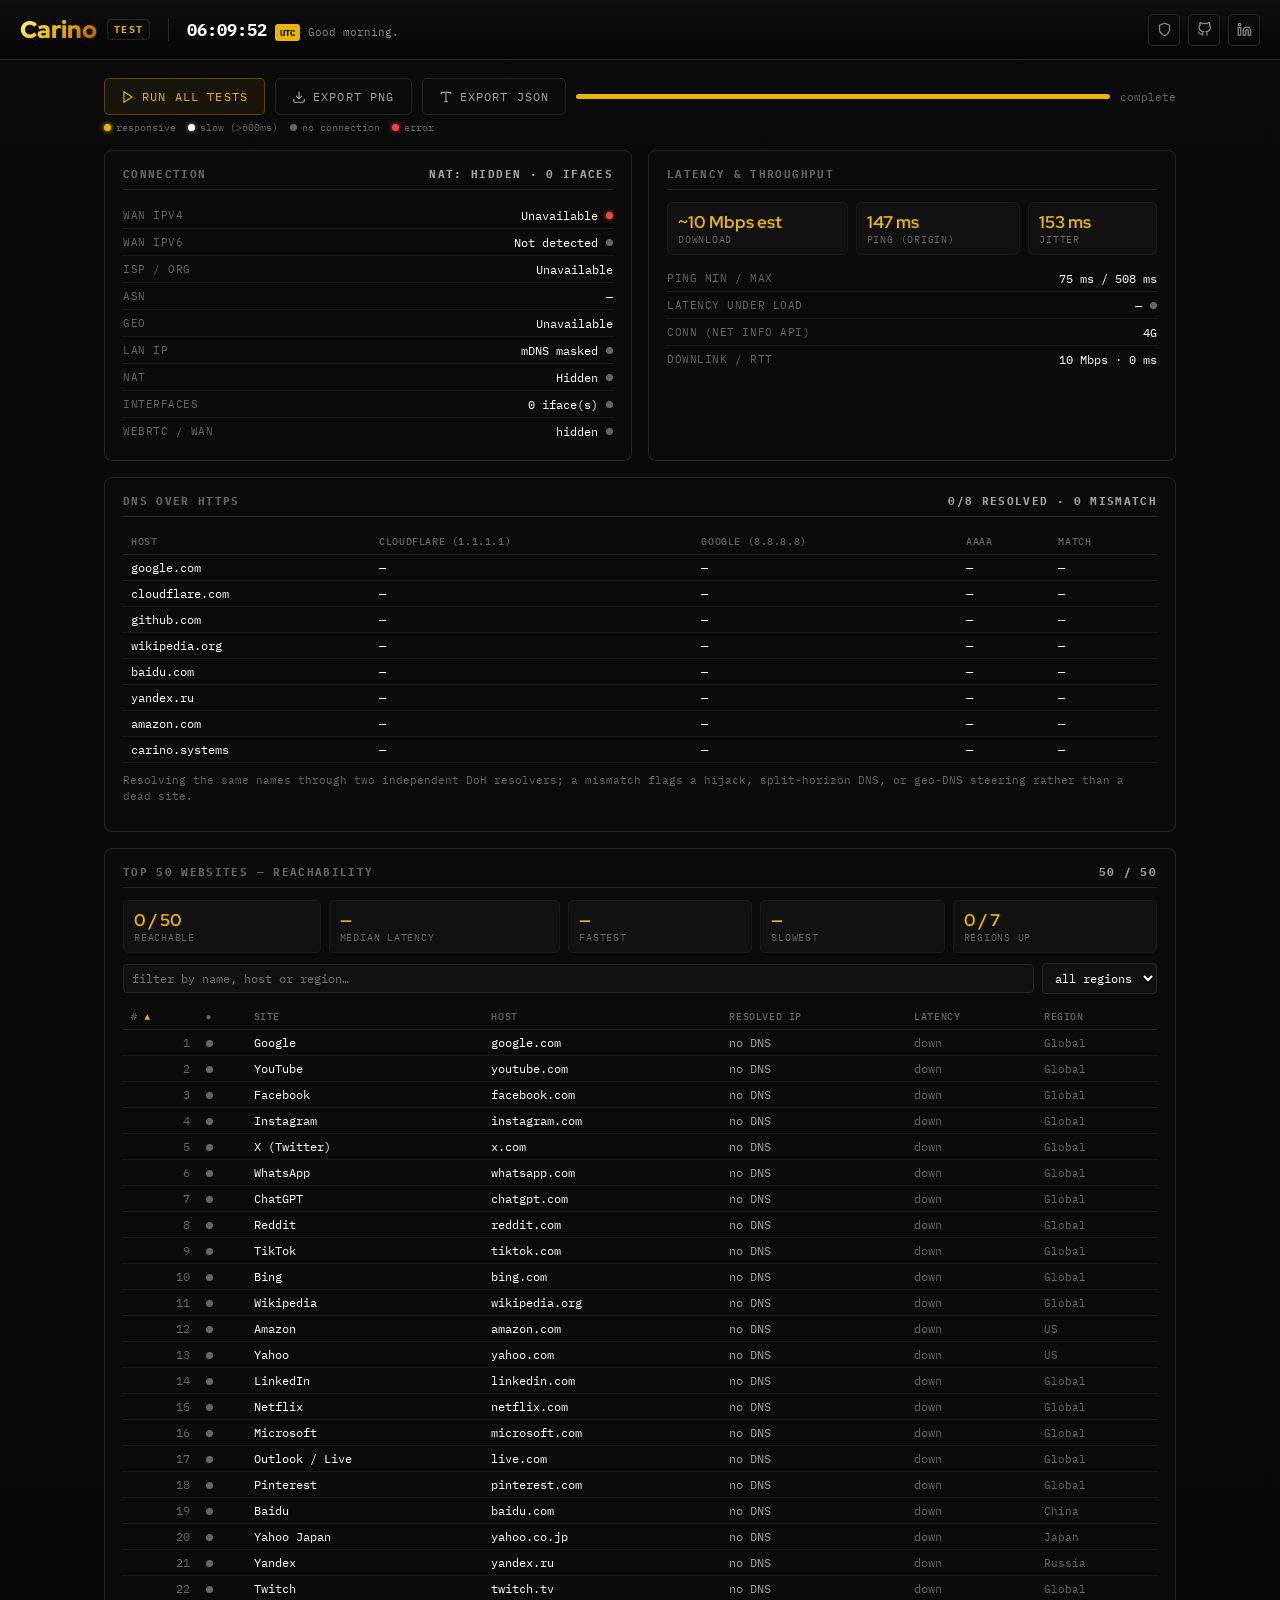
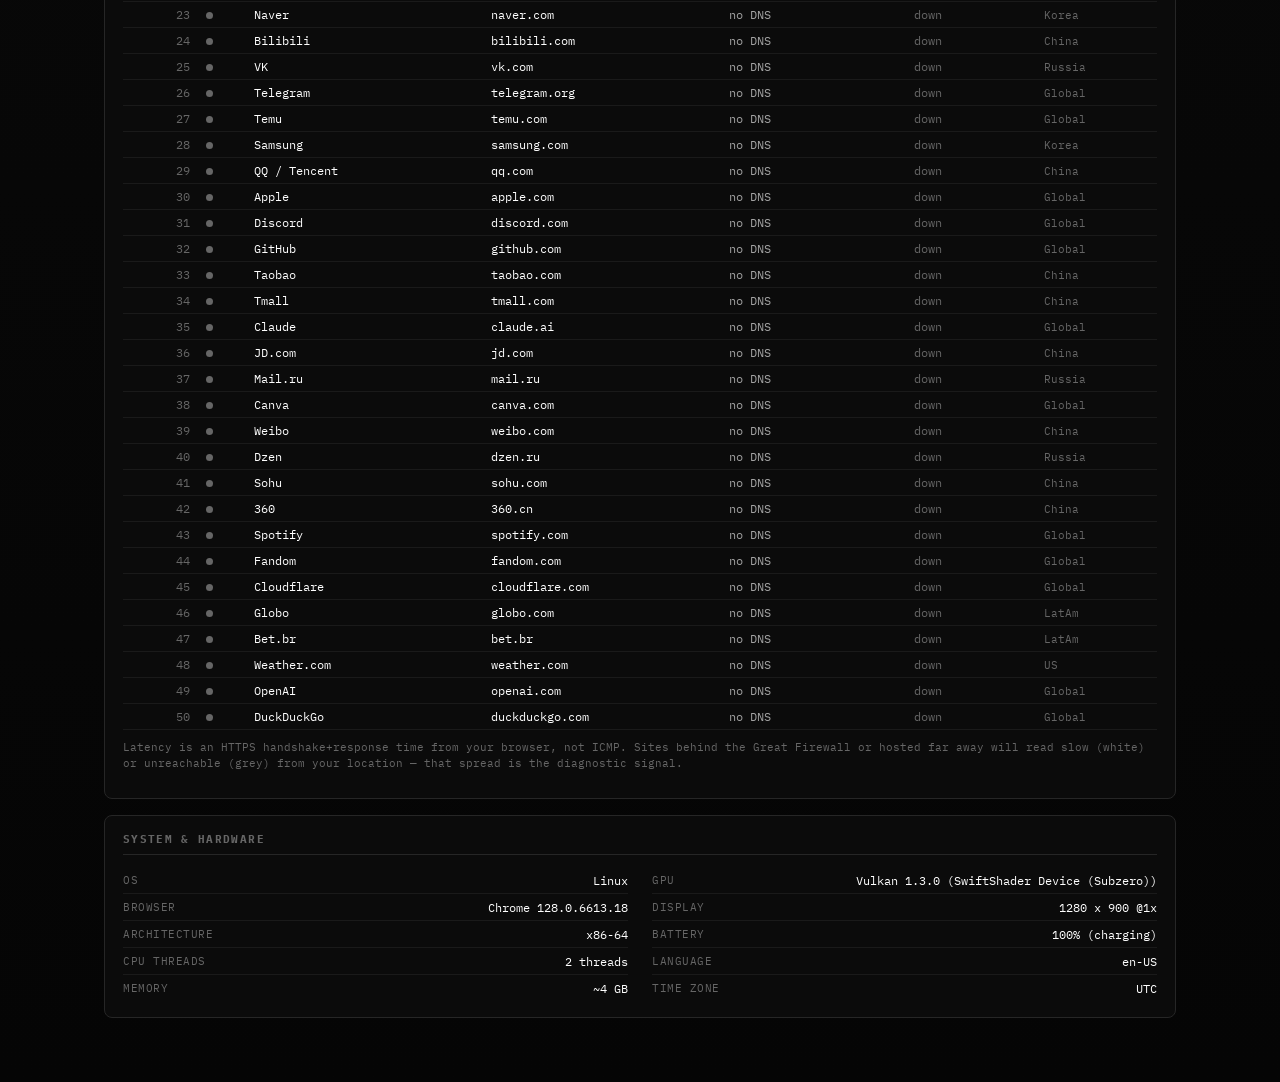
==== index.html @ f19a5f96 "Add the site baseline: search metadata, robots, sitemap, 404 page Generated by Carino-Systems/baseli" ====
<!DOCTYPE html>
<html lang="en">
<head>
  <meta charset="UTF-8" />
  <meta name="viewport" content="width=device-width, initial-scale=1.0" />
  <link rel="icon" href="logo.webp" />
  <title>Carino Test — Complete Diagnostics</title>
  <!-- carino:head — generated by Carino-Systems/baseline/apply.py from sites.json; edit there, not here -->
  <meta name="description" content="Carino Test — a complete in-browser network and system diagnostics suite: WAN/LAN, NAT and WebRTC topology, DNS-over-HTTPS, latency, speed, and a live reachability sweep of the top 50 websites in the world.">
  <link rel="canonical" href="https://test.carino.systems/">
  <meta property="og:type" content="website">
  <meta property="og:site_name" content="Carino Systems">
  <meta property="og:title" content="Carino Test">
  <meta property="og:description" content="Carino Test — a complete in-browser network and system diagnostics suite: WAN/LAN, NAT and WebRTC topology, DNS-over-HTTPS, latency, speed, and a live reachability sweep of the top 50 websites in the world.">
  <meta property="og:url" content="https://test.carino.systems/">
  <meta property="og:image" content="https://test.carino.systems/logo.webp">
  <script type="application/ld+json">{"@context": "https://schema.org", "@type": "WebApplication", "name": "Carino Test", "url": "https://test.carino.systems/", "description": "Carino Test — a complete in-browser network and system diagnostics suite: WAN/LAN, NAT and WebRTC topology, DNS-over-HTTPS, latency, speed, and a live reachability sweep of the top 50 websites in the world.", "operatingSystem": "Any (runs in a web browser)", "isAccessibleForFree": true, "author": {"@type": "Person", "name": "Miguel Cariño", "url": "https://carino.systems/"}}</script>
  <!-- /carino:head -->
  <link rel="stylesheet" href="fonts/carino-fonts.css" />
  <link rel="stylesheet" href="assets/css/test.css" />
</head>
<body>

  <header class="hero">
    <div class="controls">
      <button class="btn primary" id="runAll">
        <svg viewBox="0 0 24 24" fill="none" stroke="currentColor" stroke-width="2"><polygon points="5 3 19 12 5 21 5 3"/></svg>
        Run all tests
      </button>
      <button class="btn" id="exportPng">
        <svg viewBox="0 0 24 24" fill="none" stroke="currentColor" stroke-width="2"><path d="M21 15v4a2 2 0 0 1-2 2H5a2 2 0 0 1-2-2v-4"/><path d="M7 10l5 5 5-5"/><path d="M12 15V3"/></svg>
        Export PNG
      </button>
      <button class="btn" id="exportJson">
        <svg viewBox="0 0 24 24" fill="none" stroke="currentColor" stroke-width="2"><path d="M4 7V4h16v3"/><path d="M9 20h6"/><path d="M12 4v16"/></svg>
        Export JSON
      </button>
      <div class="progress-wrap">
        <div class="progress"><i id="overallProgress"></i></div>
        <span class="progress-label" id="overallStatus">idle</span>
      </div>
    </div>
    <div class="legend" aria-hidden="true">
      <span><i class="dot success"></i> responsive</span>
      <span><i class="dot slow"></i> slow (&gt;600ms)</span>
      <span><i class="dot unknown"></i> no connection</span>
      <span><i class="dot fail"></i> error</span>
    </div>
  </header>

  <main class="grid">

    <!-- CONNECTION -->
    <section class="panel" id="panelConnection">
      <h2>Connection <span class="h2-extra" id="connExtra"></span></h2>
      <div class="kv"><span class="k">WAN IPv4</span><span class="v group"><span id="wan4">…</span><i class="dot unknown" id="dot-wan4"></i></span></div>
      <div class="kv"><span class="k">WAN IPv6</span><span class="v group"><span id="wan6">…</span><i class="dot unknown" id="dot-wan6"></i></span></div>
      <div class="kv"><span class="k">ISP / Org</span><span class="v" id="isp">…</span></div>
      <div class="kv"><span class="k">ASN</span><span class="v" id="asn">…</span></div>
      <div class="kv"><span class="k">Geo</span><span class="v" id="geo">…</span></div>
      <div class="kv"><span class="k">LAN IP</span><span class="v group"><span id="lanip">…</span><i class="dot unknown" id="dot-lan"></i></span></div>
      <div class="kv"><span class="k">NAT</span><span class="v group"><span id="natType">…</span><i class="dot unknown" id="dot-nat"></i></span></div>
      <div class="kv"><span class="k">Interfaces</span><span class="v group"><span id="ifaces">…</span><i class="dot unknown" id="dot-ifaces"></i></span></div>
      <div class="kv"><span class="k">WebRTC / WAN</span><span class="v group"><span id="rtcLeak">…</span><i class="dot unknown" id="dot-leak"></i></span></div>
    </section>

    <!-- LATENCY + SPEED -->
    <section class="panel" id="panelSpeed">
      <h2>Latency &amp; Throughput</h2>
      <div class="stats">
        <div class="stat"><div class="n" id="dlSpeed">—</div><div class="l">Download</div></div>
        <div class="stat"><div class="n" id="pingPage">—</div><div class="l">Ping (origin)</div></div>
        <div class="stat"><div class="n" id="pingJitter">—</div><div class="l">Jitter</div></div>
      </div>
      <div class="kv"><span class="k">Ping min / max</span><span class="v" id="pingMinMax">…</span></div>
      <div class="kv"><span class="k">Latency under load</span><span class="v group"><span id="speedLatencyLoad">…</span><i class="dot unknown" id="dot-speed"></i></span></div>
      <div class="kv"><span class="k">Conn (Net Info API)</span><span class="v" id="connType">…</span></div>
      <div class="kv"><span class="k">Downlink / RTT</span><span class="v" id="connDownlinkRtt">…</span></div>
    </section>

    <!-- DNS -->
    <section class="panel wide" id="panelDns">
      <h2>DNS over HTTPS <span class="h2-extra" id="dnsSummary"></span></h2>
      <div class="table-scroll">
        <table class="reach">
          <thead><tr><th>Host</th><th>Cloudflare (1.1.1.1)</th><th>Google (8.8.8.8)</th><th>AAAA</th><th>Match</th></tr></thead>
          <tbody id="dnsList"></tbody>
        </table>
      </div>
      <p class="note">Resolving the same names through two independent DoH resolvers; a mismatch flags a hijack, split-horizon DNS, or geo-DNS steering rather than a dead site.</p>
    </section>

    <!-- REACHABILITY: TOP 50 -->
    <section class="panel wide" id="panelReach">
      <h2>Top 50 Websites — Reachability <span class="h2-extra" id="reachCount">0 / 50</span></h2>
      <div class="stats">
        <div class="stat"><div class="n" id="reachUp">—</div><div class="l">Reachable</div></div>
        <div class="stat"><div class="n" id="reachMedian">—</div><div class="l">Median latency</div></div>
        <div class="stat"><div class="n" id="reachMin">—</div><div class="l">Fastest</div></div>
        <div class="stat"><div class="n" id="reachMax">—</div><div class="l">Slowest</div></div>
        <div class="stat"><div class="n" id="reachRegions">—</div><div class="l">Regions up</div></div>
      </div>
      <div class="reach-toolbar">
        <input type="search" id="reachSearch" placeholder="filter by name, host or region…" autocomplete="off" />
        <select id="reachRegionFilter"><option value="">all regions</option></select>
      </div>
      <div class="table-scroll">
        <table class="reach" id="reachTable">
          <thead><tr>
            <th data-sort="rank" class="sort-asc">#</th>
            <th data-sort="status">●</th>
            <th data-sort="name">Site</th>
            <th data-sort="host">Host</th>
            <th data-sort="ip">Resolved IP</th>
            <th data-sort="ms">Latency</th>
            <th data-sort="region">Region</th>
          </tr></thead>
          <tbody id="reachTableBody"></tbody>
        </table>
      </div>
      <p class="note">Latency is an HTTPS handshake+response time from your browser, not ICMP. Sites behind the Great Firewall or hosted far away will read slow (white) or unreachable (grey) from your location — that spread is the diagnostic signal.</p>
    </section>

    <!-- SYSTEM -->
    <section class="panel wide" id="panelSystem">
      <h2>System &amp; Hardware</h2>
      <div class="grid" style="grid-template-columns: repeat(auto-fit, minmax(220px, 1fr)); gap: 0 24px; max-width: none; margin: 0; padding: 0;">
        <div>
          <div class="kv"><span class="k">OS</span><span class="v" id="sysOS">…</span></div>
          <div class="kv"><span class="k">Browser</span><span class="v" id="sysBrowser">…</span></div>
          <div class="kv"><span class="k">Architecture</span><span class="v" id="sysArch">…</span></div>
          <div class="kv"><span class="k">CPU threads</span><span class="v" id="sysCpu">…</span></div>
          <div class="kv"><span class="k">Memory</span><span class="v" id="sysRam">…</span></div>
        </div>
        <div>
          <div class="kv"><span class="k">GPU</span><span class="v" id="sysGpu">…</span></div>
          <div class="kv"><span class="k">Display</span><span class="v" id="sysScreen">…</span></div>
          <div class="kv"><span class="k">Battery</span><span class="v" id="sysBattery">…</span></div>
          <div class="kv"><span class="k">Language</span><span class="v" id="sysLang">…</span></div>
          <div class="kv"><span class="k">Time zone</span><span class="v" id="sysTz">…</span></div>
        </div>
      </div>
    </section>

  </main>

  <script src="carino-navbar.js" data-app="Test" defer></script>
  <script type="module" src="assets/js/app.js"></script>
</body>
</html>
---- fonts/carino-fonts.css ----
/* Carino brand fonts — self-hosted (IBM Plex Mono/Sans + Red Hat Display), latin + latin-ext.
   Generated from upstream OFL sources; replaces the Google Fonts <link>. */
/* latin-ext */
@font-face {
  font-family: 'IBM Plex Mono';
  font-style: normal;
  font-weight: 400;
  font-display: swap;
  src: url(./IBMPlexMono-400-latin-ext.woff2) format('woff2');
  unicode-range: U+0100-02BA, U+02BD-02C5, U+02C7-02CC, U+02CE-02D7, U+02DD-02FF, U+0304, U+0308, U+0329, U+1D00-1DBF, U+1E00-1E9F, U+1EF2-1EFF, U+2020, U+20A0-20AB, U+20AD-20C0, U+2113, U+2C60-2C7F, U+A720-A7FF;
}
/* latin */
@font-face {
  font-family: 'IBM Plex Mono';
  font-style: normal;
  font-weight: 400;
  font-display: swap;
  src: url(./IBMPlexMono-400-latin.woff2) format('woff2');
  unicode-range: U+0000-00FF, U+0131, U+0152-0153, U+02BB-02BC, U+02C6, U+02DA, U+02DC, U+0304, U+0308, U+0329, U+2000-206F, U+20AC, U+2122, U+2191, U+2193, U+2212, U+2215, U+FEFF, U+FFFD;
}
/* latin-ext */
@font-face {
  font-family: 'IBM Plex Mono';
  font-style: normal;
  font-weight: 500;
  font-display: swap;
  src: url(./IBMPlexMono-500-latin-ext.woff2) format('woff2');
  unicode-range: U+0100-02BA, U+02BD-02C5, U+02C7-02CC, U+02CE-02D7, U+02DD-02FF, U+0304, U+0308, U+0329, U+1D00-1DBF, U+1E00-1E9F, U+1EF2-1EFF, U+2020, U+20A0-20AB, U+20AD-20C0, U+2113, U+2C60-2C7F, U+A720-A7FF;
}
/* latin */
@font-face {
  font-family: 'IBM Plex Mono';
  font-style: normal;
  font-weight: 500;
  font-display: swap;
  src: url(./IBMPlexMono-500-latin.woff2) format('woff2');
  unicode-range: U+0000-00FF, U+0131, U+0152-0153, U+02BB-02BC, U+02C6, U+02DA, U+02DC, U+0304, U+0308, U+0329, U+2000-206F, U+20AC, U+2122, U+2191, U+2193, U+2212, U+2215, U+FEFF, U+FFFD;
}
/* latin-ext */
@font-face {
  font-family: 'IBM Plex Mono';
  font-style: normal;
  font-weight: 600;
  font-display: swap;
  src: url(./IBMPlexMono-600-latin-ext.woff2) format('woff2');
  unicode-range: U+0100-02BA, U+02BD-02C5, U+02C7-02CC, U+02CE-02D7, U+02DD-02FF, U+0304, U+0308, U+0329, U+1D00-1DBF, U+1E00-1E9F, U+1EF2-1EFF, U+2020, U+20A0-20AB, U+20AD-20C0, U+2113, U+2C60-2C7F, U+A720-A7FF;
}
/* latin */
@font-face {
  font-family: 'IBM Plex Mono';
  font-style: normal;
  font-weight: 600;
  font-display: swap;
  src: url(./IBMPlexMono-600-latin.woff2) format('woff2');
  unicode-range: U+0000-00FF, U+0131, U+0152-0153, U+02BB-02BC, U+02C6, U+02DA, U+02DC, U+0304, U+0308, U+0329, U+2000-206F, U+20AC, U+2122, U+2191, U+2193, U+2212, U+2215, U+FEFF, U+FFFD;
}
/* latin-ext */
@font-face {
  font-family: 'IBM Plex Mono';
  font-style: normal;
  font-weight: 700;
  font-display: swap;
  src: url(./IBMPlexMono-700-latin-ext.woff2) format('woff2');
  unicode-range: U+0100-02BA, U+02BD-02C5, U+02C7-02CC, U+02CE-02D7, U+02DD-02FF, U+0304, U+0308, U+0329, U+1D00-1DBF, U+1E00-1E9F, U+1EF2-1EFF, U+2020, U+20A0-20AB, U+20AD-20C0, U+2113, U+2C60-2C7F, U+A720-A7FF;
}
/* latin */
@font-face {
  font-family: 'IBM Plex Mono';
  font-style: normal;
  font-weight: 700;
  font-display: swap;
  src: url(./IBMPlexMono-700-latin.woff2) format('woff2');
  unicode-range: U+0000-00FF, U+0131, U+0152-0153, U+02BB-02BC, U+02C6, U+02DA, U+02DC, U+0304, U+0308, U+0329, U+2000-206F, U+20AC, U+2122, U+2191, U+2193, U+2212, U+2215, U+FEFF, U+FFFD;
}
/* latin-ext */
@font-face {
  font-family: 'IBM Plex Sans';
  font-style: normal;
  font-weight: 300;
  font-stretch: 100%;
  font-display: swap;
  src: url(./IBMPlexSans-300-latin-ext.woff2) format('woff2');
  unicode-range: U+0100-02BA, U+02BD-02C5, U+02C7-02CC, U+02CE-02D7, U+02DD-02FF, U+0304, U+0308, U+0329, U+1D00-1DBF, U+1E00-1E9F, U+1EF2-1EFF, U+2020, U+20A0-20AB, U+20AD-20C0, U+2113, U+2C60-2C7F, U+A720-A7FF;
}
/* latin */
@font-face {
  font-family: 'IBM Plex Sans';
  font-style: normal;
  font-weight: 300;
  font-stretch: 100%;
  font-display: swap;
  src: url(./IBMPlexSans-300-latin.woff2) format('woff2');
  unicode-range: U+0000-00FF, U+0131, U+0152-0153, U+02BB-02BC, U+02C6, U+02DA, U+02DC, U+0304, U+0308, U+0329, U+2000-206F, U+20AC, U+2122, U+2191, U+2193, U+2212, U+2215, U+FEFF, U+FFFD;
}
/* latin-ext */
@font-face {
  font-family: 'IBM Plex Sans';
  font-style: normal;
  font-weight: 400;
  font-stretch: 100%;
  font-display: swap;
  src: url(./IBMPlexSans-400-latin-ext.woff2) format('woff2');
  unicode-range: U+0100-02BA, U+02BD-02C5, U+02C7-02CC, U+02CE-02D7, U+02DD-02FF, U+0304, U+0308, U+0329, U+1D00-1DBF, U+1E00-1E9F, U+1EF2-1EFF, U+2020, U+20A0-20AB, U+20AD-20C0, U+2113, U+2C60-2C7F, U+A720-A7FF;
}
/* latin */
@font-face {
  font-family: 'IBM Plex Sans';
  font-style: normal;
  font-weight: 400;
  font-stretch: 100%;
  font-display: swap;
  src: url(./IBMPlexSans-400-latin.woff2) format('woff2');
  unicode-range: U+0000-00FF, U+0131, U+0152-0153, U+02BB-02BC, U+02C6, U+02DA, U+02DC, U+0304, U+0308, U+0329, U+2000-206F, U+20AC, U+2122, U+2191, U+2193, U+2212, U+2215, U+FEFF, U+FFFD;
}
/* latin-ext */
@font-face {
  font-family: 'IBM Plex Sans';
  font-style: normal;
  font-weight: 500;
  font-stretch: 100%;
  font-display: swap;
  src: url(./IBMPlexSans-500-latin-ext.woff2) format('woff2');
  unicode-range: U+0100-02BA, U+02BD-02C5, U+02C7-02CC, U+02CE-02D7, U+02DD-02FF, U+0304, U+0308, U+0329, U+1D00-1DBF, U+1E00-1E9F, U+1EF2-1EFF, U+2020, U+20A0-20AB, U+20AD-20C0, U+2113, U+2C60-2C7F, U+A720-A7FF;
}
/* latin */
@font-face {
  font-family: 'IBM Plex Sans';
  font-style: normal;
  font-weight: 500;
  font-stretch: 100%;
  font-display: swap;
  src: url(./IBMPlexSans-500-latin.woff2) format('woff2');
  unicode-range: U+0000-00FF, U+0131, U+0152-0153, U+02BB-02BC, U+02C6, U+02DA, U+02DC, U+0304, U+0308, U+0329, U+2000-206F, U+20AC, U+2122, U+2191, U+2193, U+2212, U+2215, U+FEFF, U+FFFD;
}
/* latin-ext */
@font-face {
  font-family: 'IBM Plex Sans';
  font-style: normal;
  font-weight: 600;
  font-stretch: 100%;
  font-display: swap;
  src: url(./IBMPlexSans-600-latin-ext.woff2) format('woff2');
  unicode-range: U+0100-02BA, U+02BD-02C5, U+02C7-02CC, U+02CE-02D7, U+02DD-02FF, U+0304, U+0308, U+0329, U+1D00-1DBF, U+1E00-1E9F, U+1EF2-1EFF, U+2020, U+20A0-20AB, U+20AD-20C0, U+2113, U+2C60-2C7F, U+A720-A7FF;
}
/* latin */
@font-face {
  font-family: 'IBM Plex Sans';
  font-style: normal;
  font-weight: 600;
  font-stretch: 100%;
  font-display: swap;
  src: url(./IBMPlexSans-600-latin.woff2) format('woff2');
  unicode-range: U+0000-00FF, U+0131, U+0152-0153, U+02BB-02BC, U+02C6, U+02DA, U+02DC, U+0304, U+0308, U+0329, U+2000-206F, U+20AC, U+2122, U+2191, U+2193, U+2212, U+2215, U+FEFF, U+FFFD;
}
/* latin-ext */
@font-face {
  font-family: 'IBM Plex Sans';
  font-style: normal;
  font-weight: 700;
  font-stretch: 100%;
  font-display: swap;
  src: url(./IBMPlexSans-700-latin-ext.woff2) format('woff2');
  unicode-range: U+0100-02BA, U+02BD-02C5, U+02C7-02CC, U+02CE-02D7, U+02DD-02FF, U+0304, U+0308, U+0329, U+1D00-1DBF, U+1E00-1E9F, U+1EF2-1EFF, U+2020, U+20A0-20AB, U+20AD-20C0, U+2113, U+2C60-2C7F, U+A720-A7FF;
}
/* latin */
@font-face {
  font-family: 'IBM Plex Sans';
  font-style: normal;
  font-weight: 700;
  font-stretch: 100%;
  font-display: swap;
  src: url(./IBMPlexSans-700-latin.woff2) format('woff2');
  unicode-range: U+0000-00FF, U+0131, U+0152-0153, U+02BB-02BC, U+02C6, U+02DA, U+02DC, U+0304, U+0308, U+0329, U+2000-206F, U+20AC, U+2122, U+2191, U+2193, U+2212, U+2215, U+FEFF, U+FFFD;
}
/* latin-ext */
@font-face {
  font-family: 'Red Hat Display';
  font-style: normal;
  font-weight: 400;
  font-display: swap;
  src: url(./RedHatDisplay-400-latin-ext.woff2) format('woff2');
  unicode-range: U+0100-02BA, U+02BD-02C5, U+02C7-02CC, U+02CE-02D7, U+02DD-02FF, U+0304, U+0308, U+0329, U+1D00-1DBF, U+1E00-1E9F, U+1EF2-1EFF, U+2020, U+20A0-20AB, U+20AD-20C0, U+2113, U+2C60-2C7F, U+A720-A7FF;
}
/* latin */
@font-face {
  font-family: 'Red Hat Display';
  font-style: normal;
  font-weight: 400;
  font-display: swap;
  src: url(./RedHatDisplay-400-latin.woff2) format('woff2');
  unicode-range: U+0000-00FF, U+0131, U+0152-0153, U+02BB-02BC, U+02C6, U+02DA, U+02DC, U+0304, U+0308, U+0329, U+2000-206F, U+20AC, U+2122, U+2191, U+2193, U+2212, U+2215, U+FEFF, U+FFFD;
}
/* latin-ext */
@font-face {
  font-family: 'Red Hat Display';
  font-style: normal;
  font-weight: 500;
  font-display: swap;
  src: url(./RedHatDisplay-500-latin-ext.woff2) format('woff2');
  unicode-range: U+0100-02BA, U+02BD-02C5, U+02C7-02CC, U+02CE-02D7, U+02DD-02FF, U+0304, U+0308, U+0329, U+1D00-1DBF, U+1E00-1E9F, U+1EF2-1EFF, U+2020, U+20A0-20AB, U+20AD-20C0, U+2113, U+2C60-2C7F, U+A720-A7FF;
}
/* latin */
@font-face {
  font-family: 'Red Hat Display';
  font-style: normal;
  font-weight: 500;
  font-display: swap;
  src: url(./RedHatDisplay-500-latin.woff2) format('woff2');
  unicode-range: U+0000-00FF, U+0131, U+0152-0153, U+02BB-02BC, U+02C6, U+02DA, U+02DC, U+0304, U+0308, U+0329, U+2000-206F, U+20AC, U+2122, U+2191, U+2193, U+2212, U+2215, U+FEFF, U+FFFD;
}
/* latin-ext */
@font-face {
  font-family: 'Red Hat Display';
  font-style: normal;
  font-weight: 700;
  font-display: swap;
  src: url(./RedHatDisplay-700-latin-ext.woff2) format('woff2');
  unicode-range: U+0100-02BA, U+02BD-02C5, U+02C7-02CC, U+02CE-02D7, U+02DD-02FF, U+0304, U+0308, U+0329, U+1D00-1DBF, U+1E00-1E9F, U+1EF2-1EFF, U+2020, U+20A0-20AB, U+20AD-20C0, U+2113, U+2C60-2C7F, U+A720-A7FF;
}
/* latin */
@font-face {
  font-family: 'Red Hat Display';
  font-style: normal;
  font-weight: 700;
  font-display: swap;
  src: url(./RedHatDisplay-700-latin.woff2) format('woff2');
  unicode-range: U+0000-00FF, U+0131, U+0152-0153, U+02BB-02BC, U+02C6, U+02DA, U+02DC, U+0304, U+0308, U+0329, U+2000-206F, U+20AC, U+2122, U+2191, U+2193, U+2212, U+2215, U+FEFF, U+FFFD;
}
/* latin-ext */
@font-face {
  font-family: 'Red Hat Display';
  font-style: normal;
  font-weight: 800;
  font-display: swap;
  src: url(./RedHatDisplay-800-latin-ext.woff2) format('woff2');
  unicode-range: U+0100-02BA, U+02BD-02C5, U+02C7-02CC, U+02CE-02D7, U+02DD-02FF, U+0304, U+0308, U+0329, U+1D00-1DBF, U+1E00-1E9F, U+1EF2-1EFF, U+2020, U+20A0-20AB, U+20AD-20C0, U+2113, U+2C60-2C7F, U+A720-A7FF;
}
/* latin */
@font-face {
  font-family: 'Red Hat Display';
  font-style: normal;
  font-weight: 800;
  font-display: swap;
  src: url(./RedHatDisplay-800-latin.woff2) format('woff2');
  unicode-range: U+0000-00FF, U+0131, U+0152-0153, U+02BB-02BC, U+02C6, U+02DA, U+02DC, U+0304, U+0308, U+0329, U+2000-206F, U+20AC, U+2122, U+2191, U+2193, U+2212, U+2215, U+FEFF, U+FFFD;
}
/* latin-ext */
@font-face {
  font-family: 'Red Hat Display';
  font-style: normal;
  font-weight: 900;
  font-display: swap;
  src: url(./RedHatDisplay-900-latin-ext.woff2) format('woff2');
  unicode-range: U+0100-02BA, U+02BD-02C5, U+02C7-02CC, U+02CE-02D7, U+02DD-02FF, U+0304, U+0308, U+0329, U+1D00-1DBF, U+1E00-1E9F, U+1EF2-1EFF, U+2020, U+20A0-20AB, U+20AD-20C0, U+2113, U+2C60-2C7F, U+A720-A7FF;
}
/* latin */
@font-face {
  font-family: 'Red Hat Display';
  font-style: normal;
  font-weight: 900;
  font-display: swap;
  src: url(./RedHatDisplay-900-latin.woff2) format('woff2');
  unicode-range: U+0000-00FF, U+0131, U+0152-0153, U+02BB-02BC, U+02C6, U+02DA, U+02DC, U+0304, U+0308, U+0329, U+2000-206F, U+20AC, U+2122, U+2191, U+2193, U+2212, U+2215, U+FEFF, U+FFFD;
}
---- assets/css/test.css ----
/* Carino Test — complete network & system diagnostics. Matches the Carino
   Systems fleet: near-black surfaces, sharp gold accent, Plex Mono / Red Hat. */
:root {
  --bg:            #050505;
  --bg-card:       #0b0b0b;
  --bg-elev:       #111111;
  --accent:        #eab308;
  --accent-faint:  rgba(234,179,8,0.06);
  --accent-glow:   rgba(234,179,8,0.15);
  --accent-dim:    rgba(234,179,8,0.30);
  --border:        #262626;
  --border-soft:   #1a1a1a;
  --text:          #ffffff;
  --text-sec:      #a3a3a3;
  --text-muted:    #666666;
  --err:           #ef4444;
  --ok:            #eab308;
  --mono: 'IBM Plex Mono', ui-monospace, monospace;
  --sans: 'IBM Plex Sans', system-ui, sans-serif;
  --disp: 'Red Hat Display', var(--sans);
}

* { box-sizing: border-box; }
html { scroll-behavior: smooth; }
body {
  margin: 0; background:
    radial-gradient(1100px 480px at 50% -10%, rgba(234,179,8,0.07) 0%, transparent 60%),
    linear-gradient(180deg, #0b0b0b 0%, #050505 100%);
  color: var(--text); font-family: var(--sans);
  -webkit-font-smoothing: antialiased; min-height: 100vh;
}

/* ---- controls / progress (branding comes from the shared navbar) -------- */
.hero { max-width: 1120px; margin: 0 auto; padding: 18px 24px 8px; }
.controls { display: flex; flex-wrap: wrap; gap: 10px; align-items: center; margin: 0 0 6px; }
.btn {
  display: inline-flex; align-items: center; gap: 7px; cursor: pointer;
  background: transparent; border: 1px solid var(--border); color: var(--text-sec);
  font-family: var(--mono); font-size: 0.72rem; text-transform: uppercase; letter-spacing: 0.1em;
  padding: 10px 16px; border-radius: 5px; transition: 0.18s; text-decoration: none;
}
.btn:hover { border-color: var(--accent); color: var(--accent); }
.btn svg { width: 14px; height: 14px; }
.btn.primary { border-color: var(--accent-dim); color: var(--accent); background: var(--accent-faint); }
.btn.primary:hover { background: var(--accent-glow); }
.btn:disabled { opacity: 0.5; cursor: default; border-color: var(--border); color: var(--text-muted); }

.progress-wrap { flex: 1 1 200px; min-width: 160px; display: flex; align-items: center; gap: 10px; }
.progress { flex: 1; height: 5px; background: var(--border-soft); border-radius: 3px; overflow: hidden; }
.progress > i { display: block; height: 100%; width: 0; background: var(--accent);
  transition: width 0.3s ease; }
.progress-label { font-family: var(--mono); font-size: 0.68rem; color: var(--text-muted); white-space: nowrap; }

/* ---- panel grid -------------------------------------------------------- */
.grid { max-width: 1120px; margin: 8px auto 64px; padding: 0 24px;
  display: grid; grid-template-columns: repeat(2, 1fr); gap: 16px; }
.panel { background: var(--bg-card); border: 1px solid var(--border); border-radius: 8px;
  padding: 16px 18px; min-width: 0; }
.panel.wide { grid-column: 1 / -1; }
.panel h2 { font-family: var(--mono); font-size: 0.7rem; text-transform: uppercase; letter-spacing: 0.12em;
  color: var(--text-muted); margin: 0 0 12px; padding-bottom: 8px; border-bottom: 1px solid var(--border);
  display: flex; align-items: center; justify-content: space-between; }
.panel h2 .h2-extra { color: var(--text-sec); font-size: 0.66rem; }

/* key/value rows */
.kv { display: flex; align-items: center; justify-content: space-between; gap: 12px;
  padding: 5px 0; font-family: var(--mono); font-size: 0.78rem; border-bottom: 1px solid var(--border-soft); }
.kv:last-child { border-bottom: none; }
.kv .k { color: var(--text-muted); text-transform: uppercase; letter-spacing: 0.05em; font-size: 0.68rem; flex-shrink: 0; }
.kv .v { color: var(--text); text-align: right; min-width: 0; overflow: hidden; text-overflow: ellipsis; white-space: nowrap; }
.kv .v.group { display: flex; align-items: center; gap: 8px; justify-content: flex-end; }
.kv .v.bad { color: var(--err); }
.kv .v.dim { color: var(--text-sec); }

/* stat chips */
.stats { display: flex; flex-wrap: wrap; gap: 8px; margin-bottom: 10px; }
.stat { flex: 1 1 auto; background: var(--bg-elev); border: 1px solid var(--border-soft); border-radius: 5px;
  padding: 8px 10px; min-width: 76px; }
.stat .n { font-family: var(--disp); font-weight: 700; font-size: 1.05rem; color: var(--accent); }
.stat .l { font-family: var(--mono); font-size: 0.6rem; text-transform: uppercase; letter-spacing: 0.08em; color: var(--text-muted); }

/* ---- status dot -------------------------------------------------------- */
.dot { width: 7px; height: 7px; border-radius: 50%; display: inline-block; flex-shrink: 0; background: var(--text-muted); }
.dot.success  { background: var(--accent); box-shadow: 0 0 5px var(--accent); }   /* reachable & responsive */
.dot.slow     { background: #ffffff; box-shadow: 0 0 5px rgba(255,255,255,0.6); } /* reachable but slow */
.dot.fail     { background: var(--err); box-shadow: 0 0 5px var(--err); }
.dot.unknown  { background: var(--text-muted); }                                  /* no connection */
.dot.scanning { background: #a3a3a3; animation: pulse 1s infinite; }
@keyframes pulse { 0%,100% { opacity: 1; } 50% { opacity: 0.3; } }

.legend { display: flex; flex-wrap: wrap; gap: 12px; font-family: var(--mono); font-size: 0.64rem; color: var(--text-muted); }
.legend span { display: inline-flex; align-items: center; gap: 5px; }

/* ---- reachability table (top 50) -------------------------------------- */
.reach-toolbar { display: flex; flex-wrap: wrap; gap: 8px; align-items: center; margin-bottom: 10px; }
.reach-toolbar input, .reach-toolbar select {
  background: var(--bg-elev); border: 1px solid var(--border); color: var(--text); border-radius: 4px;
  font-family: var(--mono); font-size: 0.72rem; padding: 6px 8px; }
.reach-toolbar input { flex: 1 1 160px; min-width: 120px; }
.reach-toolbar input:focus, .reach-toolbar select:focus { outline: none; border-color: var(--accent-dim); }

.table-scroll { overflow-x: auto; }
table.reach { width: 100%; border-collapse: collapse; font-family: var(--mono); font-size: 0.74rem; }
table.reach th { text-align: left; color: var(--text-muted); font-weight: 500; text-transform: uppercase;
  letter-spacing: 0.06em; font-size: 0.62rem; padding: 6px 8px; border-bottom: 1px solid var(--border);
  cursor: pointer; white-space: nowrap; user-select: none; position: sticky; top: 0; background: var(--bg-card); }
table.reach th.sort-asc::after  { content: ' ▲'; color: var(--accent); }
table.reach th.sort-desc::after { content: ' ▼'; color: var(--accent); }
table.reach td { padding: 5px 8px; border-bottom: 1px solid var(--border-soft); white-space: nowrap;
  overflow: hidden; text-overflow: ellipsis; max-width: 220px; }
table.reach td.num { color: var(--text-muted); text-align: right; }
table.reach td.ip { color: var(--text-sec); }
table.reach td.lat.slow { color: #ffffff; }
table.reach td.lat.down { color: var(--text-muted); }
table.reach td.bad { color: var(--err); }
table.reach td.region { color: var(--text-muted); font-size: 0.66rem; }
table.reach tr:hover td { background: rgba(255,255,255,0.02); }
.hidden { display: none !important; }

.note { color: var(--text-muted); font-family: var(--mono); font-size: 0.66rem; line-height: 1.5; margin-top: 10px; }

/* ---- responsive -------------------------------------------------------- */
@media (max-width: 760px) {
  .grid { grid-template-columns: 1fr; gap: 12px; padding: 0 14px; }
  .hero { padding: 14px 14px 8px; }
  .controls .btn { flex: 1 1 auto; justify-content: center; }
  table.reach td { max-width: 130px; }
}
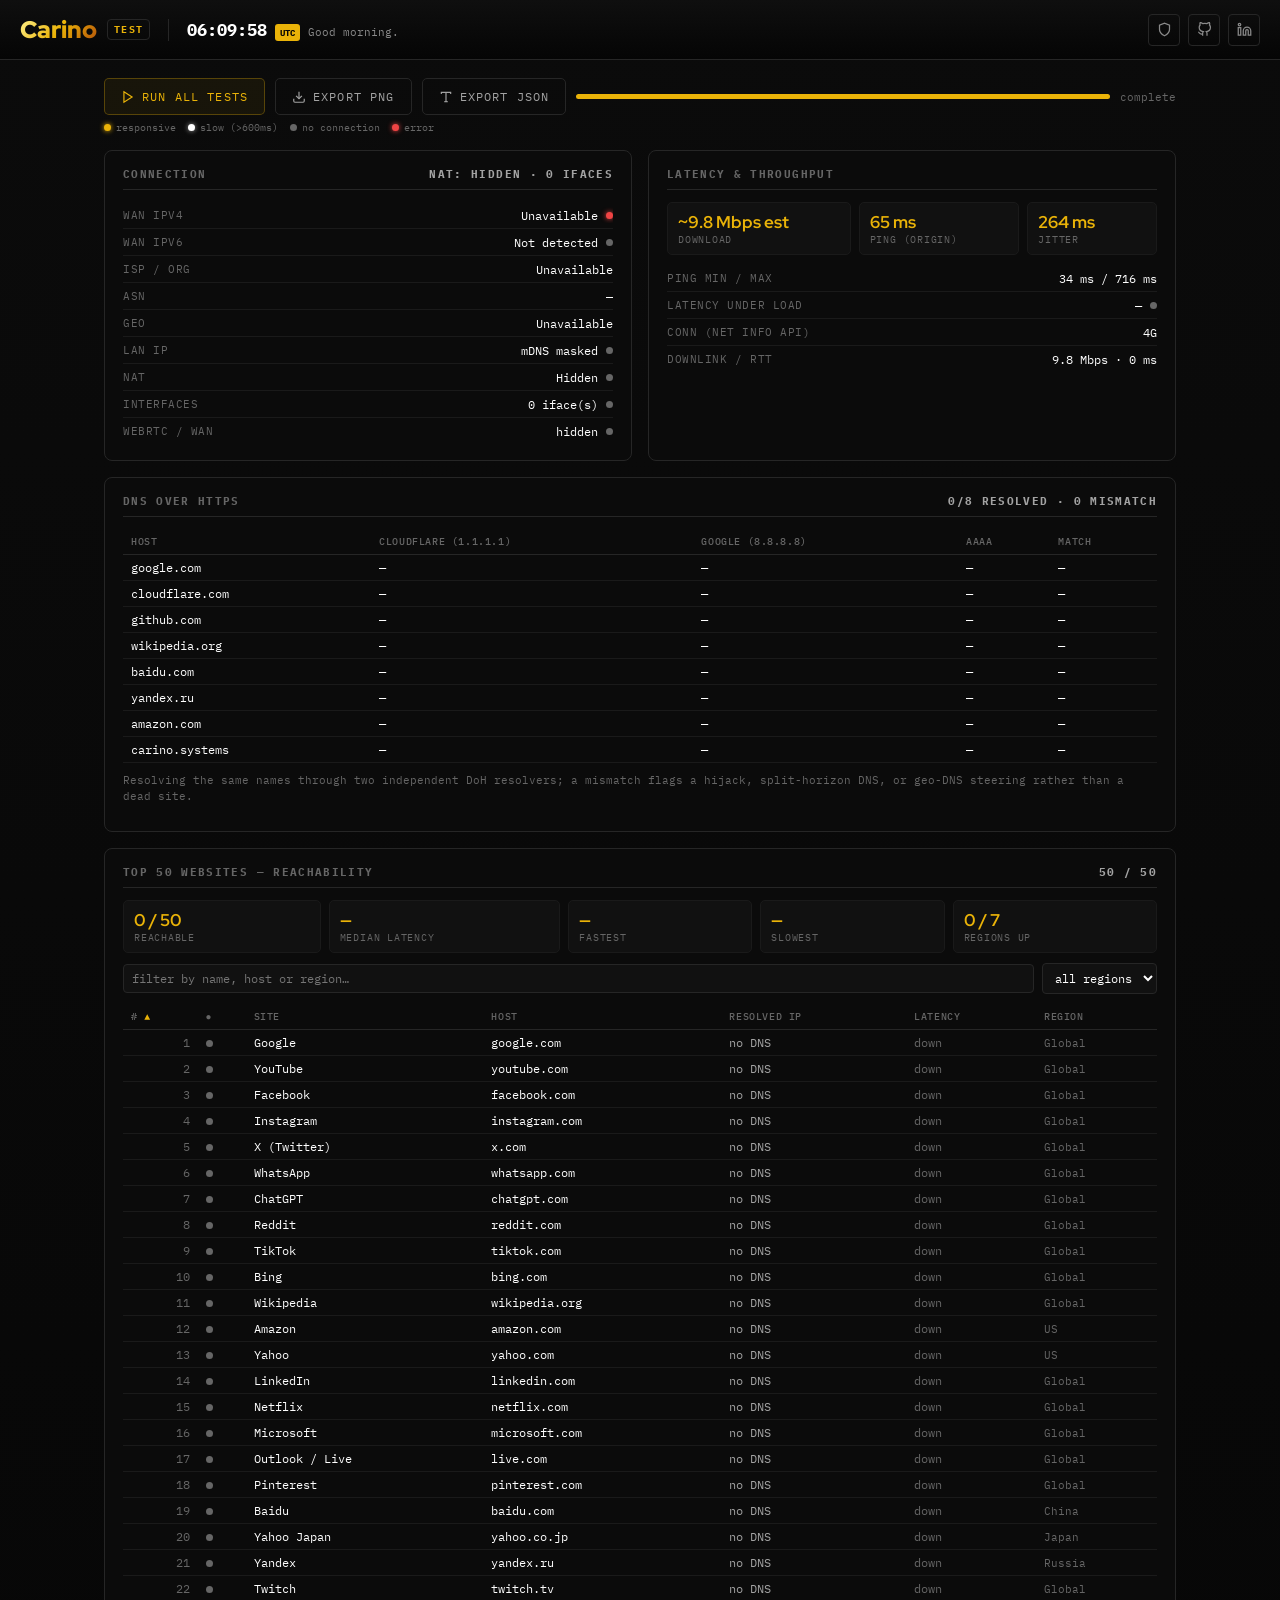
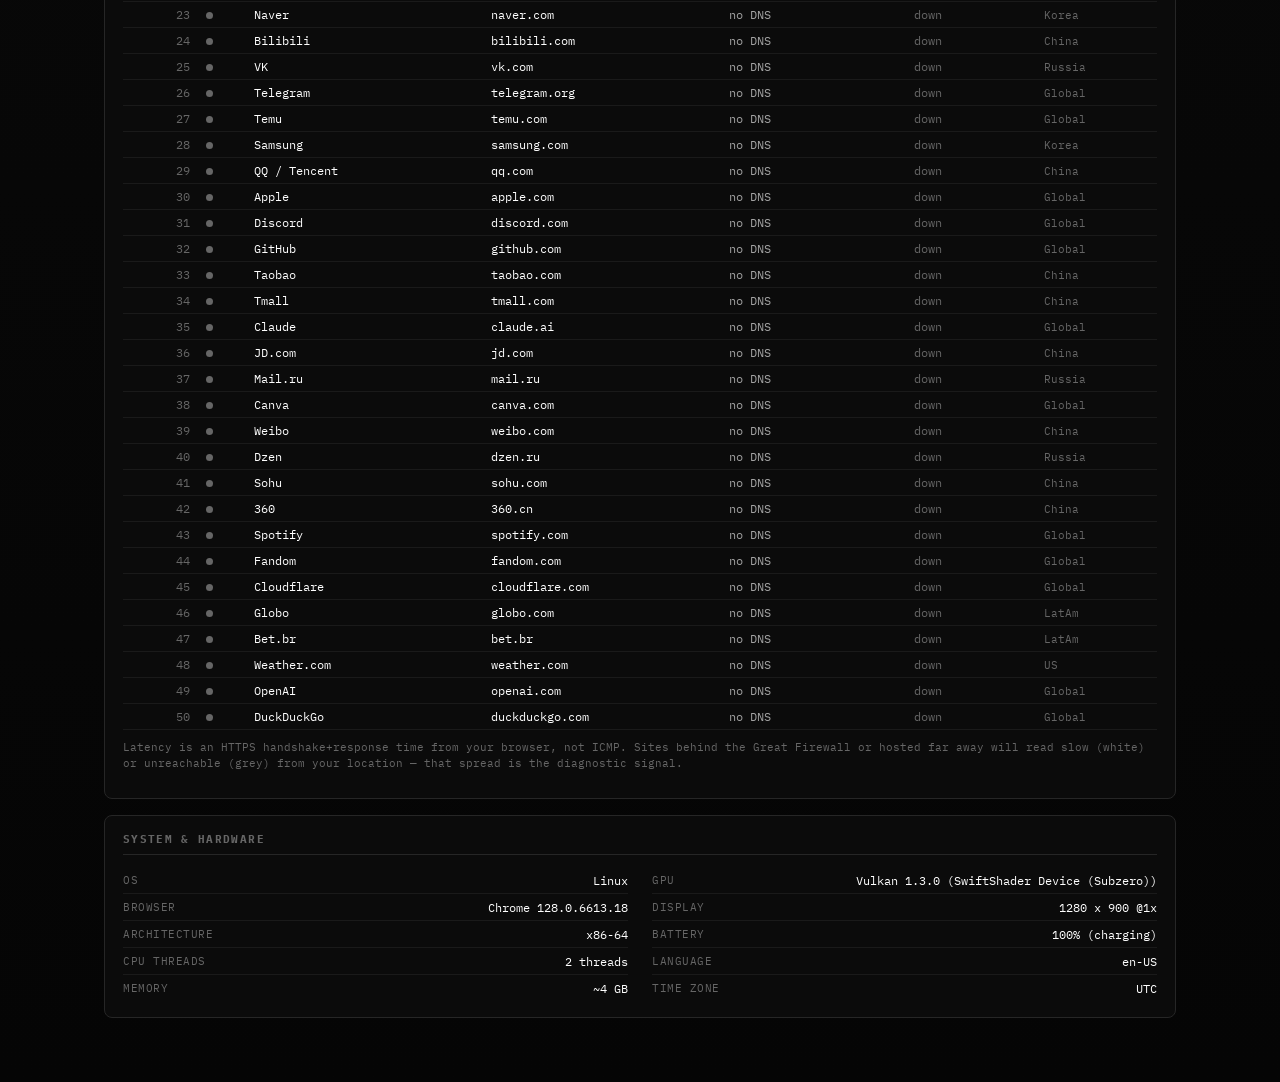
==== commit ef430045: "Title the page for what people search for" ====
--- a/index.html
+++ b/index.html
@@ -4,7 +4,7 @@
   <meta charset="UTF-8" />
   <meta name="viewport" content="width=device-width, initial-scale=1.0" />
   <link rel="icon" href="logo.webp" />
-  <title>Carino Test — Complete Diagnostics</title>
+  <title>Network Test — Speed, DNS, NAT &amp; WebRTC Diagnostics | Carino Test</title>
   <!-- carino:head — generated by Carino-Systems/baseline/apply.py from sites.json; edit there, not here -->
   <meta name="description" content="Carino Test — a complete in-browser network and system diagnostics suite: WAN/LAN, NAT and WebRTC topology, DNS-over-HTTPS, latency, speed, and a live reachability sweep of the top 50 websites in the world.">
   <link rel="canonical" href="https://test.carino.systems/">
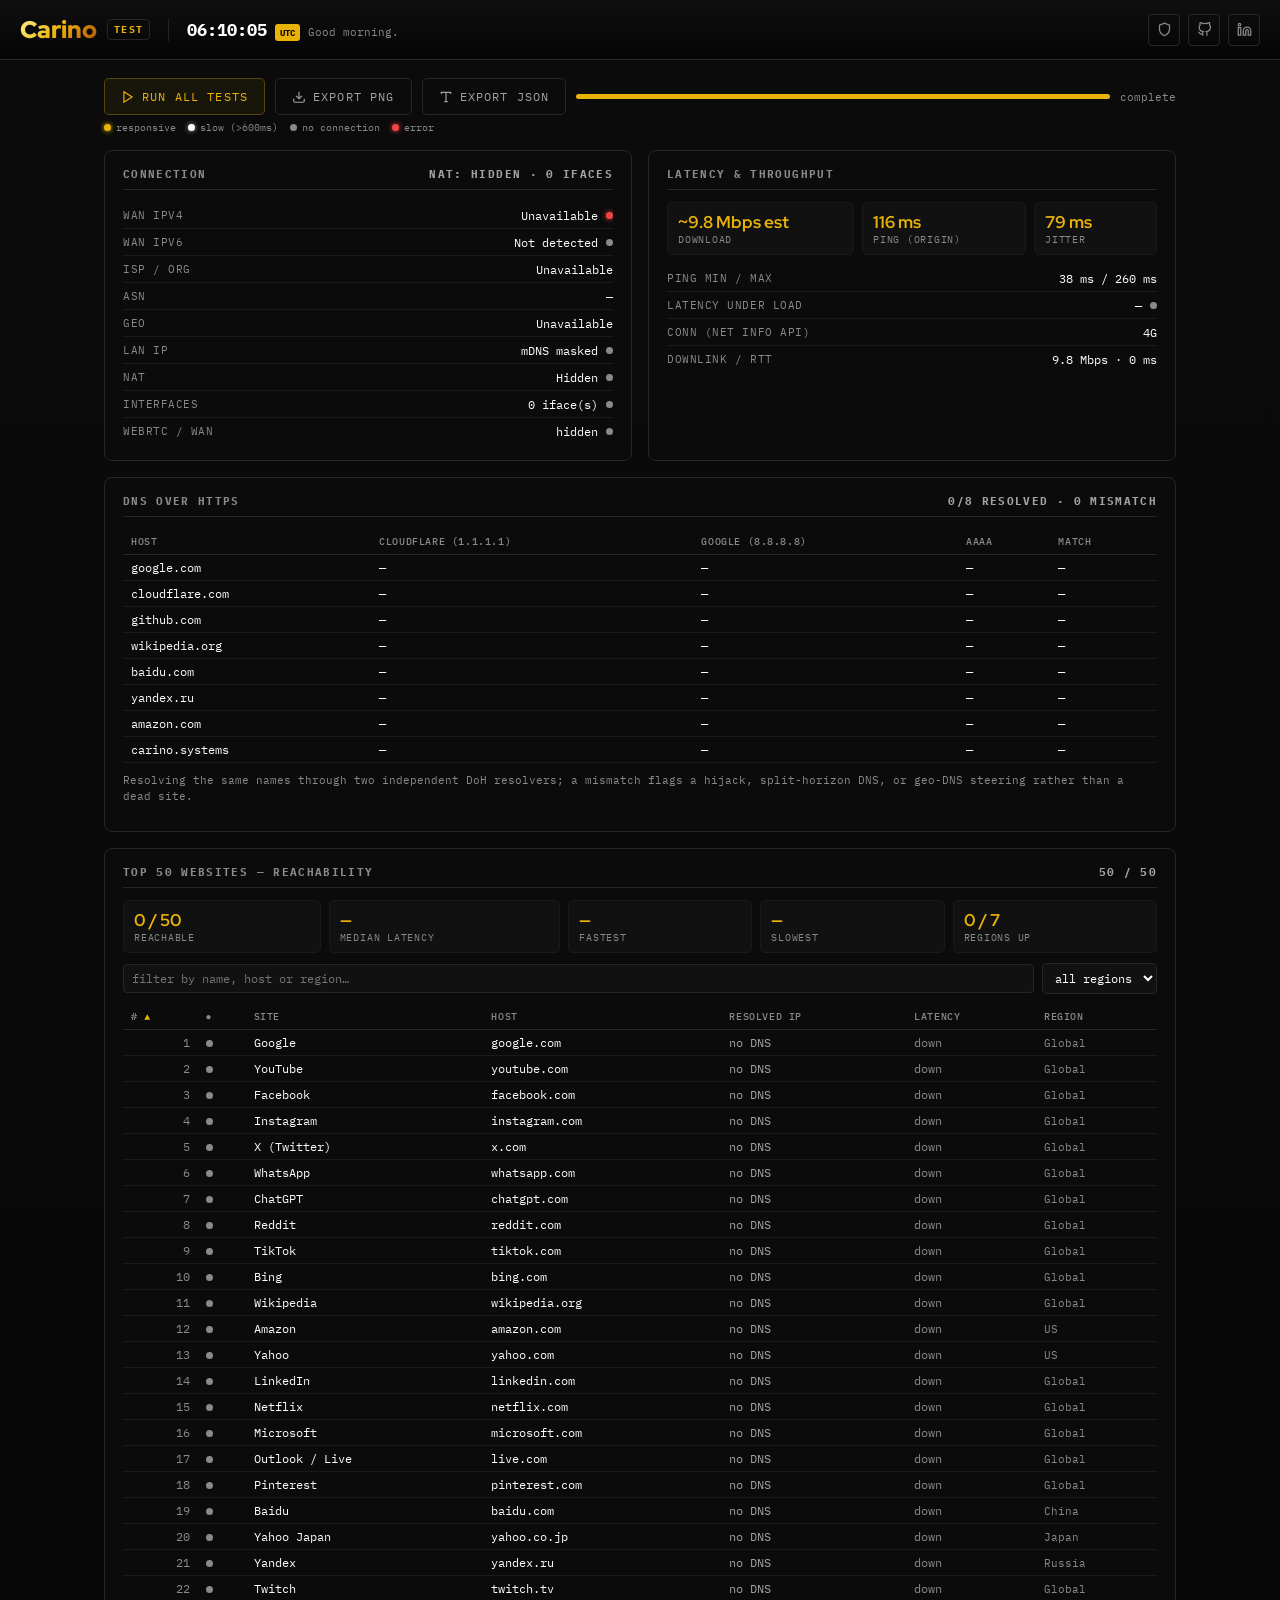
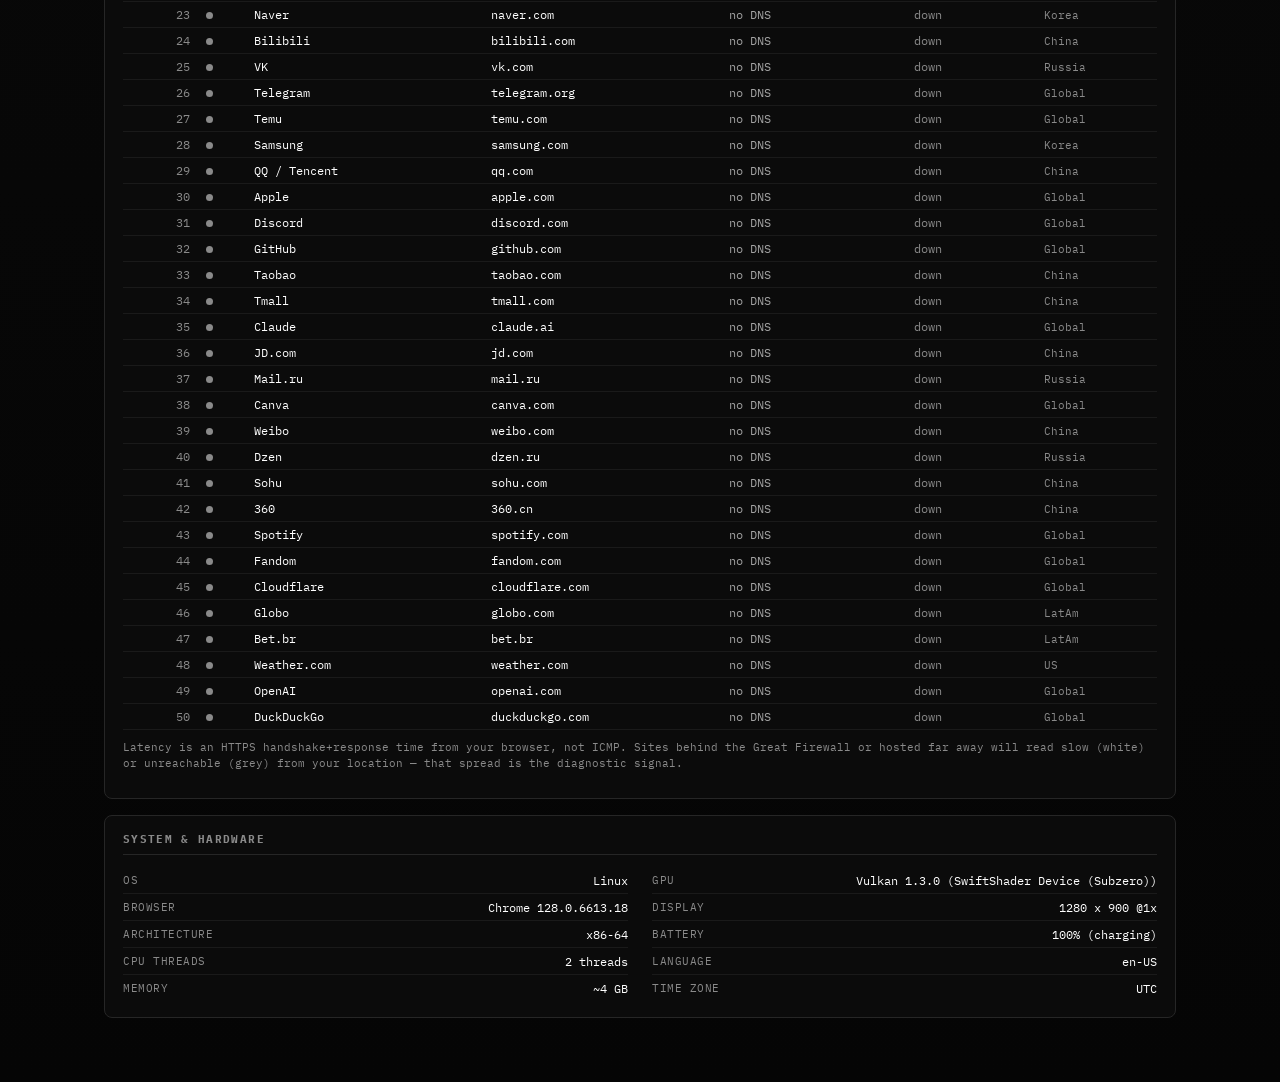
==== commit e25e32ae: "Add a share preview and search language versions, and raise text contrast" ====
--- a/index.html
+++ b/index.html
@@ -13,7 +13,11 @@
   <meta property="og:title" content="Carino Test">
   <meta property="og:description" content="Carino Test — a complete in-browser network and system diagnostics suite: WAN/LAN, NAT and WebRTC topology, DNS-over-HTTPS, latency, speed, and a live reachability sweep of the top 50 websites in the world.">
   <meta property="og:url" content="https://test.carino.systems/">
-  <meta property="og:image" content="https://test.carino.systems/logo.webp">
+  <meta property="og:image" content="https://test.carino.systems/og.jpg">
+  <meta property="og:image:width" content="1200">
+  <meta property="og:image:height" content="630">
+  <meta property="og:image:alt" content="Carino Test">
+  <meta name="twitter:card" content="summary_large_image">
   <script type="application/ld+json">{"@context": "https://schema.org", "@type": "WebApplication", "name": "Carino Test", "url": "https://test.carino.systems/", "description": "Carino Test — a complete in-browser network and system diagnostics suite: WAN/LAN, NAT and WebRTC topology, DNS-over-HTTPS, latency, speed, and a live reachability sweep of the top 50 websites in the world.", "operatingSystem": "Any (runs in a web browser)", "isAccessibleForFree": true, "author": {"@type": "Person", "name": "Miguel Cariño", "url": "https://carino.systems/"}}</script>
   <!-- /carino:head -->
   <link rel="stylesheet" href="fonts/carino-fonts.css" />
@@ -102,7 +106,7 @@
       </div>
       <div class="reach-toolbar">
         <input type="search" id="reachSearch" placeholder="filter by name, host or region…" autocomplete="off" />
-        <select id="reachRegionFilter"><option value="">all regions</option></select>
+        <select id="reachRegionFilter" aria-label="Filter by region"><option value="">all regions</option></select>
       </div>
       <div class="table-scroll">
         <table class="reach" id="reachTable">
--- a/assets/css/test.css
+++ b/assets/css/test.css
@@ -12,7 +12,7 @@
   --border-soft:   #1a1a1a;
   --text:          #ffffff;
   --text-sec:      #a3a3a3;
-  --text-muted:    #666666;
+  --text-muted:    #8a8a8a;
   --err:           #ef4444;
   --ok:            #eab308;
   --mono: 'IBM Plex Mono', ui-monospace, monospace;
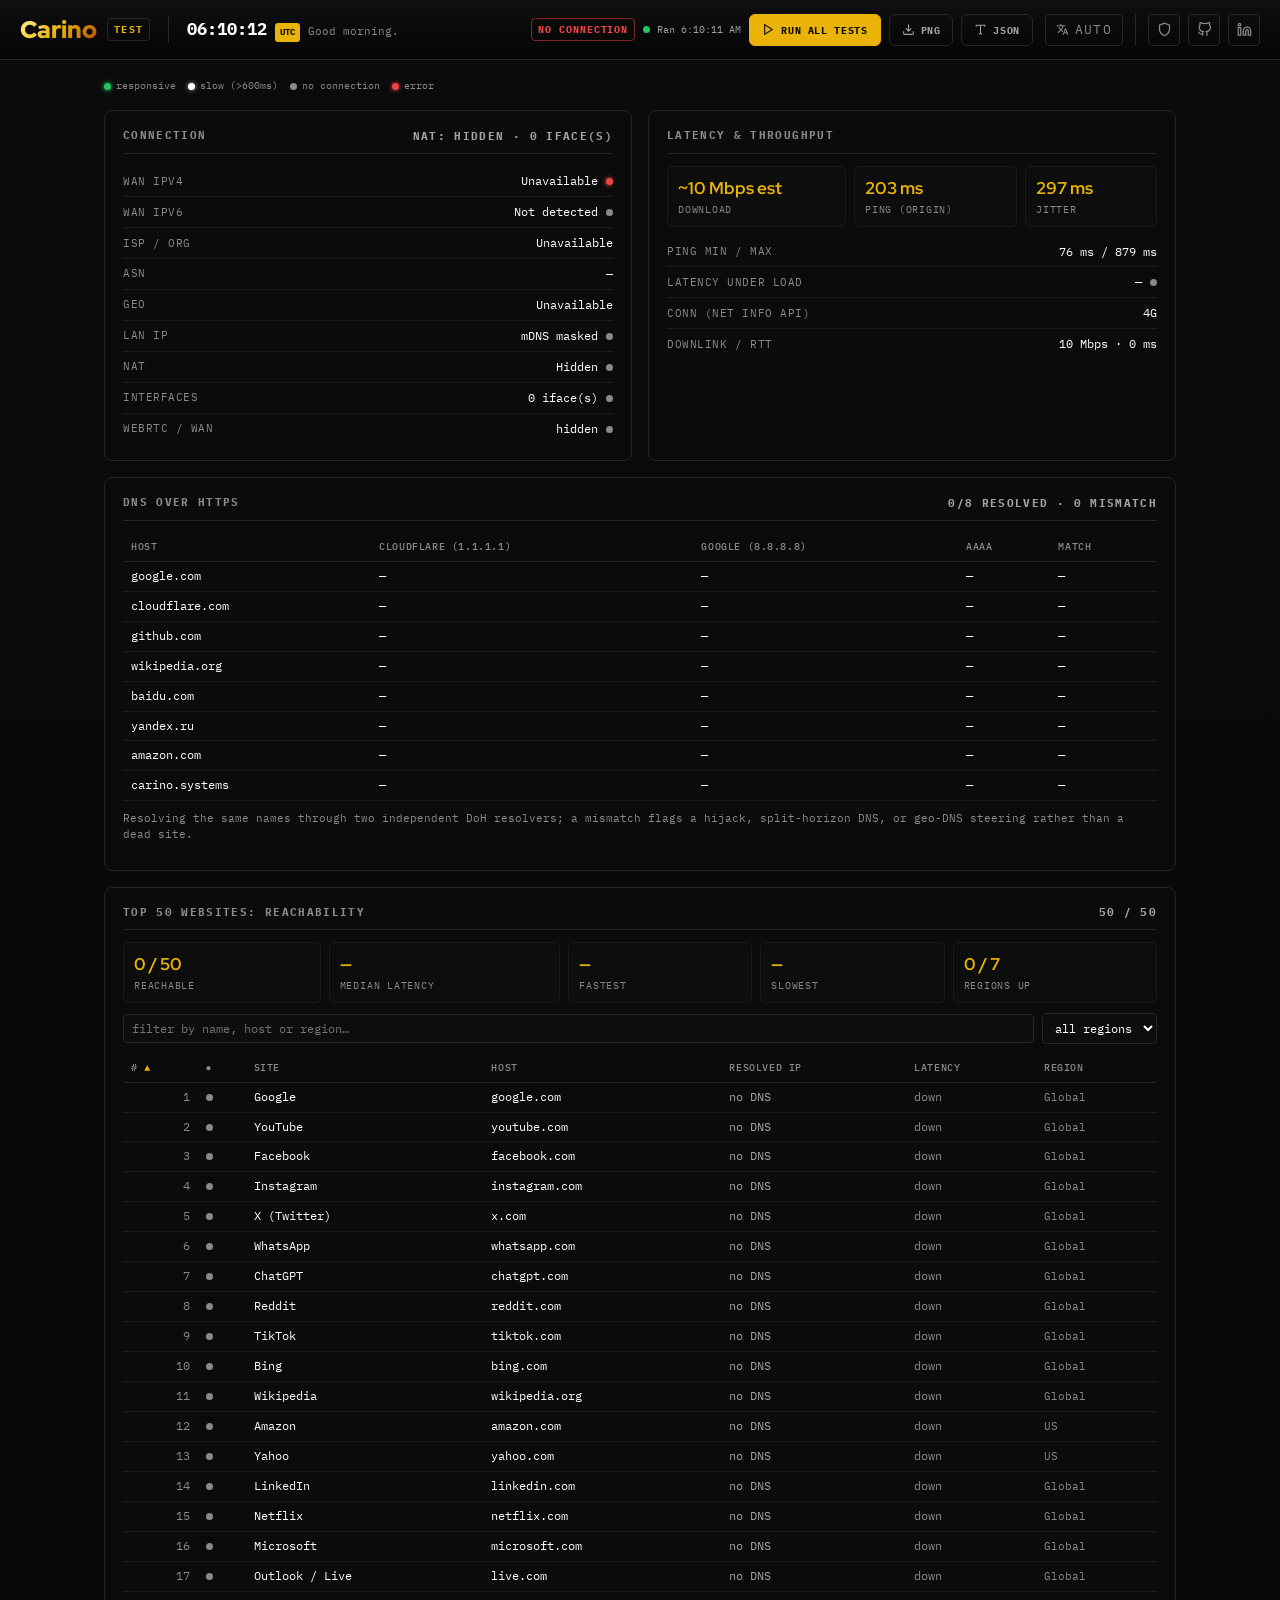
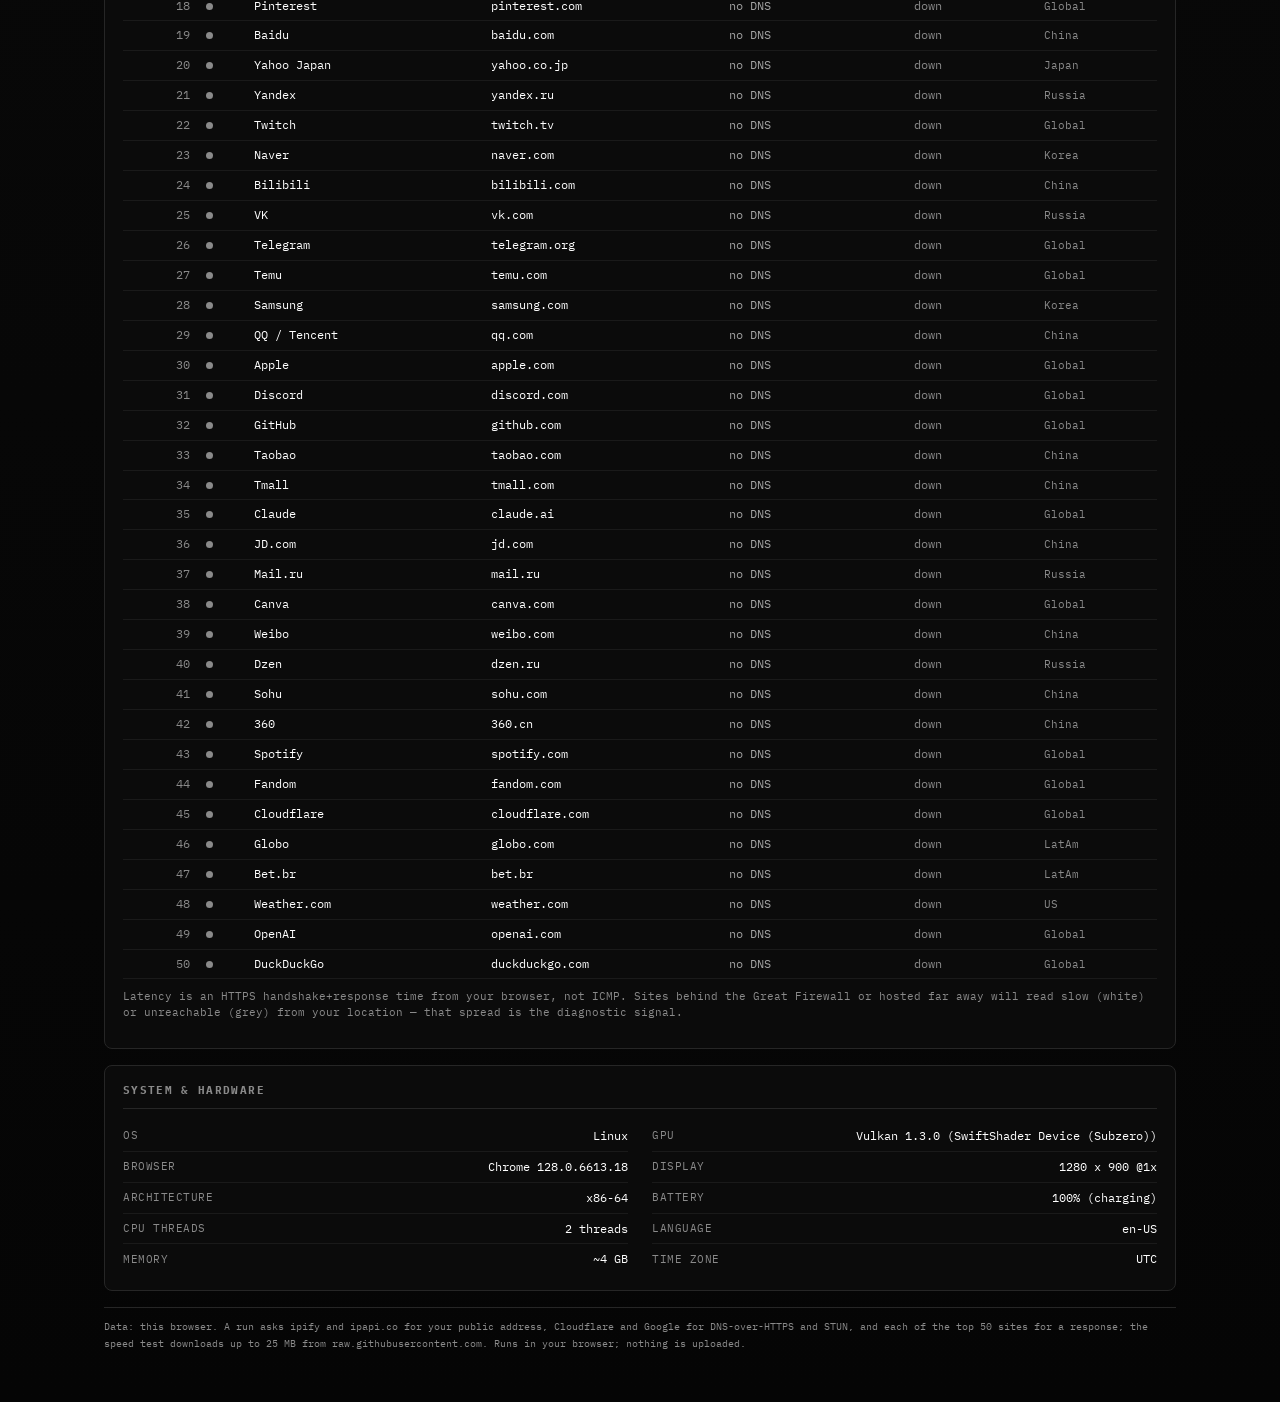
==== commit ae31dedb: "Name every service the tests contact and add translations The source line names ipify, ipapi.co, Clo" ====
--- a/index.html
+++ b/index.html
@@ -21,134 +21,140 @@
   <script type="application/ld+json">{"@context": "https://schema.org", "@type": "WebApplication", "name": "Carino Test", "url": "https://test.carino.systems/", "description": "Carino Test — a complete in-browser network and system diagnostics suite: WAN/LAN, NAT and WebRTC topology, DNS-over-HTTPS, latency, speed, and a live reachability sweep of the top 50 websites in the world.", "operatingSystem": "Any (runs in a web browser)", "isAccessibleForFree": true, "author": {"@type": "Person", "name": "Miguel Cariño", "url": "https://carino.systems/"}}</script>
   <!-- /carino:head -->
   <link rel="stylesheet" href="fonts/carino-fonts.css" />
+  <link rel="stylesheet" href="carino-ui.css" />
   <link rel="stylesheet" href="assets/css/test.css" />
 </head>
 <body>
 
-  <header class="hero">
-    <div class="controls">
-      <button class="btn primary" id="runAll">
-        <svg viewBox="0 0 24 24" fill="none" stroke="currentColor" stroke-width="2"><polygon points="5 3 19 12 5 21 5 3"/></svg>
-        Run all tests
-      </button>
-      <button class="btn" id="exportPng">
-        <svg viewBox="0 0 24 24" fill="none" stroke="currentColor" stroke-width="2"><path d="M21 15v4a2 2 0 0 1-2 2H5a2 2 0 0 1-2-2v-4"/><path d="M7 10l5 5 5-5"/><path d="M12 15V3"/></svg>
-        Export PNG
-      </button>
-      <button class="btn" id="exportJson">
-        <svg viewBox="0 0 24 24" fill="none" stroke="currentColor" stroke-width="2"><path d="M4 7V4h16v3"/><path d="M9 20h6"/><path d="M12 4v16"/></svg>
-        Export JSON
-      </button>
-      <div class="progress-wrap">
-        <div class="progress"><i id="overallProgress"></i></div>
-        <span class="progress-label" id="overallStatus">idle</span>
-      </div>
-    </div>
-    <div class="legend" aria-hidden="true">
-      <span><i class="dot success"></i> responsive</span>
-      <span><i class="dot slow"></i> slow (&gt;600ms)</span>
-      <span><i class="dot unknown"></i> no connection</span>
-      <span><i class="dot fail"></i> error</span>
-    </div>
-  </header>
+  <!-- Navbar controls; carino-navbar.js moves this block into the shared bar.
+       Source first, then when the numbers were taken, then the one main action. -->
+  <div class="t-actions" data-carino-actions>
+    <span class="live-chip" id="srcChip" data-priority="2" title="Every reading is taken by this browser">Not run yet</span>
+    <span class="fresh paused" id="runStamp"></span>
+    <span class="t-progress" id="progressWrap" hidden><i id="overallProgress"></i></span>
+    <button class="cs-btn primary" id="runAll" data-priority="1">
+      <svg viewBox="0 0 24 24" fill="none" stroke="currentColor" stroke-width="2" aria-hidden="true"><polygon points="5 3 19 12 5 21 5 3"/></svg>
+      <span data-i18n>Run all tests</span>
+    </button>
+    <button class="cs-btn" id="exportPng" title="Save the results as an image">
+      <svg viewBox="0 0 24 24" fill="none" stroke="currentColor" stroke-width="2" aria-hidden="true"><path d="M21 15v4a2 2 0 0 1-2 2H5a2 2 0 0 1-2-2v-4"/><path d="M7 10l5 5 5-5"/><path d="M12 15V3"/></svg>
+      PNG
+    </button>
+    <button class="cs-btn" id="exportJson" title="Save the results as JSON">
+      <svg viewBox="0 0 24 24" fill="none" stroke="currentColor" stroke-width="2" aria-hidden="true"><path d="M4 7V4h16v3"/><path d="M9 20h6"/><path d="M12 4v16"/></svg>
+      JSON
+    </button>
+  </div>
 
   <main class="grid">
 
+    <div class="legend" aria-hidden="true">
+      <span><i class="sdot success"></i> <span data-i18n>responsive</span></span>
+      <span><i class="sdot slow"></i> <span data-i18n>slow (&gt;600ms)</span></span>
+      <span><i class="sdot unknown"></i> <span data-i18n>no connection</span></span>
+      <span><i class="sdot fail"></i> <span data-i18n>error</span></span>
+    </div>
+
     <!-- CONNECTION -->
     <section class="panel" id="panelConnection">
-      <h2>Connection <span class="h2-extra" id="connExtra"></span></h2>
-      <div class="kv"><span class="k">WAN IPv4</span><span class="v group"><span id="wan4">…</span><i class="dot unknown" id="dot-wan4"></i></span></div>
-      <div class="kv"><span class="k">WAN IPv6</span><span class="v group"><span id="wan6">…</span><i class="dot unknown" id="dot-wan6"></i></span></div>
-      <div class="kv"><span class="k">ISP / Org</span><span class="v" id="isp">…</span></div>
+      <h2><span data-i18n>Connection</span> <span class="h2-extra" id="connExtra"></span></h2>
+      <div class="kv"><span class="k">WAN IPv4</span><span class="v group"><span id="wan4">…</span><i class="sdot unknown" id="dot-wan4"></i></span></div>
+      <div class="kv"><span class="k">WAN IPv6</span><span class="v group"><span id="wan6">…</span><i class="sdot unknown" id="dot-wan6"></i></span></div>
+      <div class="kv"><span class="k" data-i18n>ISP / Org</span><span class="v" id="isp">…</span></div>
       <div class="kv"><span class="k">ASN</span><span class="v" id="asn">…</span></div>
-      <div class="kv"><span class="k">Geo</span><span class="v" id="geo">…</span></div>
-      <div class="kv"><span class="k">LAN IP</span><span class="v group"><span id="lanip">…</span><i class="dot unknown" id="dot-lan"></i></span></div>
-      <div class="kv"><span class="k">NAT</span><span class="v group"><span id="natType">…</span><i class="dot unknown" id="dot-nat"></i></span></div>
-      <div class="kv"><span class="k">Interfaces</span><span class="v group"><span id="ifaces">…</span><i class="dot unknown" id="dot-ifaces"></i></span></div>
-      <div class="kv"><span class="k">WebRTC / WAN</span><span class="v group"><span id="rtcLeak">…</span><i class="dot unknown" id="dot-leak"></i></span></div>
+      <div class="kv"><span class="k" data-i18n>Geo</span><span class="v" id="geo">…</span></div>
+      <div class="kv"><span class="k" data-i18n>LAN IP</span><span class="v group"><span id="lanip">…</span><i class="sdot unknown" id="dot-lan"></i></span></div>
+      <div class="kv"><span class="k">NAT</span><span class="v group"><span id="natType">…</span><i class="sdot unknown" id="dot-nat"></i></span></div>
+      <div class="kv"><span class="k" data-i18n>Interfaces</span><span class="v group"><span id="ifaces">…</span><i class="sdot unknown" id="dot-ifaces"></i></span></div>
+      <div class="kv"><span class="k">WebRTC / WAN</span><span class="v group"><span id="rtcLeak">…</span><i class="sdot unknown" id="dot-leak"></i></span></div>
     </section>
 
     <!-- LATENCY + SPEED -->
     <section class="panel" id="panelSpeed">
-      <h2>Latency &amp; Throughput</h2>
+      <h2 data-i18n>Latency &amp; Throughput</h2>
+      <p class="alert warn" id="saverNote" hidden data-i18n>Data saver is on, so the speed test (up to 25 MB) did not run on its own. Press Run all tests to include it.</p>
       <div class="stats">
-        <div class="stat"><div class="n" id="dlSpeed">—</div><div class="l">Download</div></div>
-        <div class="stat"><div class="n" id="pingPage">—</div><div class="l">Ping (origin)</div></div>
-        <div class="stat"><div class="n" id="pingJitter">—</div><div class="l">Jitter</div></div>
+        <div class="stat"><div class="n" id="dlSpeed">—</div><div class="l" data-i18n>Download</div></div>
+        <div class="stat"><div class="n" id="pingPage">—</div><div class="l" data-i18n>Ping (origin)</div></div>
+        <div class="stat"><div class="n" id="pingJitter">—</div><div class="l" data-i18n>Jitter</div></div>
       </div>
-      <div class="kv"><span class="k">Ping min / max</span><span class="v" id="pingMinMax">…</span></div>
-      <div class="kv"><span class="k">Latency under load</span><span class="v group"><span id="speedLatencyLoad">…</span><i class="dot unknown" id="dot-speed"></i></span></div>
-      <div class="kv"><span class="k">Conn (Net Info API)</span><span class="v" id="connType">…</span></div>
-      <div class="kv"><span class="k">Downlink / RTT</span><span class="v" id="connDownlinkRtt">…</span></div>
+      <div class="kv"><span class="k" data-i18n>Ping min / max</span><span class="v" id="pingMinMax">…</span></div>
+      <div class="kv"><span class="k" data-i18n>Latency under load</span><span class="v group"><span id="speedLatencyLoad">…</span><i class="sdot unknown" id="dot-speed"></i></span></div>
+      <div class="kv"><span class="k" data-i18n>Conn (Net Info API)</span><span class="v" id="connType">…</span></div>
+      <div class="kv"><span class="k" data-i18n>Downlink / RTT</span><span class="v" id="connDownlinkRtt">…</span></div>
     </section>
 
     <!-- DNS -->
     <section class="panel wide" id="panelDns">
-      <h2>DNS over HTTPS <span class="h2-extra" id="dnsSummary"></span></h2>
+      <h2><span data-i18n>DNS over HTTPS</span> <span class="h2-extra" id="dnsSummary"></span></h2>
       <div class="table-scroll">
         <table class="reach">
-          <thead><tr><th>Host</th><th>Cloudflare (1.1.1.1)</th><th>Google (8.8.8.8)</th><th>AAAA</th><th>Match</th></tr></thead>
+          <thead><tr><th data-i18n>Host</th><th>Cloudflare (1.1.1.1)</th><th>Google (8.8.8.8)</th><th>AAAA</th><th data-i18n>Match</th></tr></thead>
           <tbody id="dnsList"></tbody>
         </table>
       </div>
-      <p class="note">Resolving the same names through two independent DoH resolvers; a mismatch flags a hijack, split-horizon DNS, or geo-DNS steering rather than a dead site.</p>
+      <p class="note" data-i18n>Resolving the same names through two independent DoH resolvers; a mismatch flags a hijack, split-horizon DNS, or geo-DNS steering rather than a dead site.</p>
     </section>
 
     <!-- REACHABILITY: TOP 50 -->
     <section class="panel wide" id="panelReach">
-      <h2>Top 50 Websites — Reachability <span class="h2-extra" id="reachCount">0 / 50</span></h2>
+      <h2><span data-i18n>Top 50 websites: reachability</span> <span class="h2-extra" id="reachCount">0 / 50</span></h2>
       <div class="stats">
-        <div class="stat"><div class="n" id="reachUp">—</div><div class="l">Reachable</div></div>
-        <div class="stat"><div class="n" id="reachMedian">—</div><div class="l">Median latency</div></div>
-        <div class="stat"><div class="n" id="reachMin">—</div><div class="l">Fastest</div></div>
-        <div class="stat"><div class="n" id="reachMax">—</div><div class="l">Slowest</div></div>
-        <div class="stat"><div class="n" id="reachRegions">—</div><div class="l">Regions up</div></div>
+        <div class="stat"><div class="n" id="reachUp">—</div><div class="l" data-i18n>Reachable</div></div>
+        <div class="stat"><div class="n" id="reachMedian">—</div><div class="l" data-i18n>Median latency</div></div>
+        <div class="stat"><div class="n" id="reachMin">—</div><div class="l" data-i18n>Fastest</div></div>
+        <div class="stat"><div class="n" id="reachMax">—</div><div class="l" data-i18n>Slowest</div></div>
+        <div class="stat"><div class="n" id="reachRegions">—</div><div class="l" data-i18n>Regions up</div></div>
       </div>
       <div class="reach-toolbar">
         <input type="search" id="reachSearch" placeholder="filter by name, host or region…" autocomplete="off" />
-        <select id="reachRegionFilter" aria-label="Filter by region"><option value="">all regions</option></select>
+        <select id="reachRegionFilter" aria-label="Filter by region"><option value="" data-i18n>all regions</option></select>
       </div>
       <div class="table-scroll">
         <table class="reach" id="reachTable">
           <thead><tr>
             <th data-sort="rank" class="sort-asc">#</th>
             <th data-sort="status">●</th>
-            <th data-sort="name">Site</th>
-            <th data-sort="host">Host</th>
-            <th data-sort="ip">Resolved IP</th>
-            <th data-sort="ms">Latency</th>
-            <th data-sort="region">Region</th>
+            <th data-sort="name" data-i18n>Site</th>
+            <th data-sort="host" data-i18n>Host</th>
+            <th data-sort="ip" data-i18n>Resolved IP</th>
+            <th data-sort="ms" data-i18n>Latency</th>
+            <th data-sort="region" data-i18n>Region</th>
           </tr></thead>
           <tbody id="reachTableBody"></tbody>
         </table>
       </div>
-      <p class="note">Latency is an HTTPS handshake+response time from your browser, not ICMP. Sites behind the Great Firewall or hosted far away will read slow (white) or unreachable (grey) from your location — that spread is the diagnostic signal.</p>
+      <p class="note" data-i18n>Latency is an HTTPS handshake+response time from your browser, not ICMP. Sites behind the Great Firewall or hosted far away will read slow (white) or unreachable (grey) from your location — that spread is the diagnostic signal.</p>
     </section>
 
     <!-- SYSTEM -->
     <section class="panel wide" id="panelSystem">
-      <h2>System &amp; Hardware</h2>
+      <h2 data-i18n>System &amp; Hardware</h2>
       <div class="grid" style="grid-template-columns: repeat(auto-fit, minmax(220px, 1fr)); gap: 0 24px; max-width: none; margin: 0; padding: 0;">
         <div>
-          <div class="kv"><span class="k">OS</span><span class="v" id="sysOS">…</span></div>
-          <div class="kv"><span class="k">Browser</span><span class="v" id="sysBrowser">…</span></div>
-          <div class="kv"><span class="k">Architecture</span><span class="v" id="sysArch">…</span></div>
-          <div class="kv"><span class="k">CPU threads</span><span class="v" id="sysCpu">…</span></div>
-          <div class="kv"><span class="k">Memory</span><span class="v" id="sysRam">…</span></div>
+          <div class="kv"><span class="k" data-i18n>OS</span><span class="v" id="sysOS">…</span></div>
+          <div class="kv"><span class="k" data-i18n>Browser</span><span class="v" id="sysBrowser">…</span></div>
+          <div class="kv"><span class="k" data-i18n>Architecture</span><span class="v" id="sysArch">…</span></div>
+          <div class="kv"><span class="k" data-i18n>CPU threads</span><span class="v" id="sysCpu">…</span></div>
+          <div class="kv"><span class="k" data-i18n>Memory</span><span class="v" id="sysRam">…</span></div>
         </div>
         <div>
-          <div class="kv"><span class="k">GPU</span><span class="v" id="sysGpu">…</span></div>
-          <div class="kv"><span class="k">Display</span><span class="v" id="sysScreen">…</span></div>
-          <div class="kv"><span class="k">Battery</span><span class="v" id="sysBattery">…</span></div>
-          <div class="kv"><span class="k">Language</span><span class="v" id="sysLang">…</span></div>
-          <div class="kv"><span class="k">Time zone</span><span class="v" id="sysTz">…</span></div>
+          <div class="kv"><span class="k" data-i18n>GPU</span><span class="v" id="sysGpu">…</span></div>
+          <div class="kv"><span class="k" data-i18n>Display</span><span class="v" id="sysScreen">…</span></div>
+          <div class="kv"><span class="k" data-i18n>Battery</span><span class="v" id="sysBattery">…</span></div>
+          <div class="kv"><span class="k" data-i18n>Language</span><span class="v" id="sysLang">…</span></div>
+          <div class="kv"><span class="k" data-i18n>Time zone</span><span class="v" id="sysTz">…</span></div>
         </div>
       </div>
     </section>
 
   </main>
 
+  <p class="data-foot" data-i18n>Data: this browser. A run asks ipify and ipapi.co for your public address, Cloudflare and Google for DNS-over-HTTPS and STUN, and each of the top 50 sites for a response; the speed test downloads up to 25 MB from raw.githubusercontent.com. Runs in your browser; nothing is uploaded.</p>
+
   <script src="carino-navbar.js" data-app="Test" defer></script>
+  <script src="carino-lang.js" defer></script>
+  <script src="i18n.js" defer></script>
   <script type="module" src="assets/js/app.js"></script>
 </body>
 </html>
--- a/carino-ui.css
+++ b/carino-ui.css
@@ -0,0 +1,763 @@
+/* ============================================================
+   carino-ui.css — the shared Carino UI: design tokens, base and every
+   production component. Canonical copy: Branding/carino-ui.css.
+   Carino-Systems/propagate.sh copies it byte-for-byte into each site, the
+   same way it copies carino-navbar.js; a site opts in by linking it BEFORE
+   its own stylesheet. Sites may add new tokens (--kind-*, --cat-*) but never
+   redefine one declared here. Documented at https://branding.carino.systems/
+   ============================================================ */
+    /* ============================================================
+       Carino Branding — the canonical design tokens & components.
+       This file IS the reference: view-source, or use the per-section
+       Copy buttons to lift a snippet into another project.
+       Hosted at branding.carino.systems. Tokens mirror
+       Carino-Systems/index.html :root.
+       ============================================================ */
+    :root {
+      --bg:            #050505;   /* near-black page background        */
+      --bg-elev:       #0d0d0d;   /* elevated surface (inputs, code)   */
+      --bg-card:       #0b0b0b;   /* card / panel background           */
+      --accent:        #eab308;   /* Sharp Gold — the one accent       */
+      --accent-faint:  rgba(234,179,8,0.05);
+      --accent-glow:   rgba(234,179,8,0.15);
+      --accent-dim:    rgba(234,179,8,0.30);
+      --border:        #262626;   /* hairline borders                  */
+      --border-hv:     #eab308;   /* border on hover/focus             */
+      --text:          #ffffff;   /* primary text                      */
+      --text-sec:      #a3a3a3;   /* secondary text                    */
+      --text-muted:    #8a8a8a;   /* muted / labels                    */
+      --ok:            #22c55e;
+      --warn:          #eab308;
+      --err:           #ef4444;
+      --info:          #38bdf8;   /* informational; the fourth toast state, previously a magic number */
+      --stage-grad:    radial-gradient(1200px 520px at 50% -12%, rgba(234,179,8,0.08) 0%, transparent 60%), linear-gradient(180deg,#0b0b0b 0%,#050505 100%);
+      --gold-text:     linear-gradient(130deg,#fef08a 0%,#eab308 50%,#b45309 100%);
+      --sans: 'IBM Plex Sans', system-ui, -apple-system, sans-serif;
+      --mono: 'IBM Plex Mono', ui-monospace, SFMono-Regular, Menlo, monospace;
+      --display: 'Red Hat Display', var(--sans);
+      --radius: 10px;
+      --nav-h: 60px;     /* carino-navbar.js height; it scrolls with the page */
+      /* Breakpoints (media queries cannot read a token, so these are the rule):
+         900px and below, a workspace settings rail becomes a drawer;
+         640px and below, the phone layout. Nothing else. */
+
+      /* ---- type scale ----------------------------------------------
+         Thirteen named steps and nothing in between: size text with a
+         token, never a raw value. --fs-micro is the legibility floor —
+         no UI text below it, ever. Display sizes are fluid (clamp), so
+         heroes never overflow a laptop. Body base stays 15–16px.
+         (Decorative glyphs — watermark numerals, emoji, SVG-canvas
+         labels — may size freely; the scale governs readable text.)
+         px equivalents assume the 16px root. */
+      --fs-micro:   0.6rem;    /*  9.6px  tiny tags, fine print, table meta   */
+      --fs-label:   0.65rem;   /* 10.4px  mono uppercase labels, chips        */
+      --fs-btn:     0.7rem;    /* 11.2px  buttons, tabs, kickers, nav         */
+      --fs-sm:      0.8rem;    /* 12.8px  dense UI text, tables, alerts, code */
+      --fs-mono:    0.85rem;   /* 13.6px  mono data, ledes in mono            */
+      --fs-sec:     0.9rem;    /* 14.4px  secondary prose                     */
+      --fs-body:    1rem;      /* 16px    primary reading text                */
+      --fs-lg:      1.05rem;   /* 16.8px  emphasised body, card titles        */
+      --fs-h3:      1.2rem;    /* 19.2px  card / panel headings               */
+      --fs-h2:      1.5rem;    /* 24px    section headings                    */
+      --fs-h1:      1.9rem;    /* 30.4px  page headings                       */
+      --fs-display: 2.4rem;    /* 38.4px  display text, the wordmark          */
+      --fs-hero:    clamp(2.6rem, 7vw, 4.6rem);  /* landing hero — always fluid */
+    }
+
+    * { box-sizing: border-box; }
+
+    /* Slim scrollbars in every engine — the cross-browser recipe projects copy.
+       ::-webkit-scrollbar covers Chromium + WebKit; Firefox has no pseudo-element,
+       only these two inherited properties, so setting them on :root cascades to
+       every scroll container. Keep both — neither engine reads the other's. */
+    :root { scrollbar-width: thin; scrollbar-color: #3a3a3a transparent; }
+    ::-webkit-scrollbar { width: 8px; height: 8px; }
+    ::-webkit-scrollbar-track { background: transparent; }
+    ::-webkit-scrollbar-thumb { background: #3a3a3a; border-radius: 6px; }
+    ::-webkit-scrollbar-thumb:hover { background: var(--accent-dim); }
+    body {
+      margin: 0; background: var(--bg); color: var(--text);
+      font-family: var(--sans); font-size: 15px; line-height: 1.6;
+      -webkit-font-smoothing: antialiased;
+    }
+    a { color: var(--accent); }
+    /* Components below set display:flex/grid; the hidden attribute still wins. */
+    [hidden] { display: none !important; }
+    code, .mono { font-family: var(--mono); }
+    /* ============ 3. typography ============ */
+    .t-hero { font-family: var(--display); font-weight: 900; font-size: var(--fs-hero); text-transform: uppercase; line-height: 0.95; }
+    .t-display { font-family: var(--display); font-weight: 900; font-size: var(--fs-display); text-transform: uppercase; line-height: 1; }
+    .t-h1 { font-family: var(--display); font-weight: 900; font-size: var(--fs-h1); text-transform: uppercase; }
+    .t-h2 { font-family: var(--display); font-weight: 900; font-size: var(--fs-h2); text-transform: uppercase; }
+    .t-h3 { font-family: var(--display); font-weight: 900; font-size: var(--fs-h3); text-transform: uppercase; }
+    .t-lg { font-family: var(--sans); font-size: var(--fs-lg); font-weight: 700; color: var(--text); }
+    .t-body { font-family: var(--sans); font-size: var(--fs-body); color: var(--text); }
+    .t-sec { font-family: var(--sans); font-size: var(--fs-sec); color: var(--text-sec); }
+    .t-mono { font-family: var(--mono); font-size: var(--fs-mono); color: var(--text); }
+    .t-sm { font-family: var(--sans); font-size: var(--fs-sm); color: var(--text-sec); }
+    .t-btn-sample { font-family: var(--mono); font-size: var(--fs-btn); font-weight: 700; text-transform: uppercase; letter-spacing: 0.06em; color: var(--text-sec); }
+    .t-label { font-family: var(--mono); font-size: var(--fs-label); text-transform: uppercase; letter-spacing: 0.14em; color: var(--text-muted); }
+    .t-micro { font-family: var(--mono); font-size: var(--fs-micro); text-transform: uppercase; letter-spacing: 0.08em; color: var(--text-muted); }
+    .wordmark { font-family: var(--display); font-weight: 900; font-size: var(--fs-display); background: var(--gold-text); -webkit-background-clip: text; background-clip: text; -webkit-text-fill-color: transparent; }
+
+    /* ============ 4. buttons ============ */
+    .btn {
+      display: inline-flex; align-items: center; gap: 8px;
+      font-family: var(--mono); font-size: var(--fs-btn); font-weight: 700;
+      text-transform: uppercase; letter-spacing: 0.06em;
+      padding: 0 16px; height: 38px; border-radius: 6px; cursor: pointer;
+      border: 1px solid var(--border); background: transparent; color: var(--text-sec);
+      transition: 0.18s; text-decoration: none;
+    }
+    .btn:hover { border-color: var(--accent); color: var(--accent); background: var(--accent-faint); }
+    .btn-primary { background: var(--accent); border-color: var(--accent); color: #050505; }
+    .btn-primary:hover { background: #fbbf24; color: #050505; box-shadow: 0 4px 16px var(--accent-glow); }
+    .btn-ghost { border-color: transparent; }
+    .btn-ghost:hover { border-color: var(--border); background: transparent; color: var(--text); }
+    .btn:disabled, .btn.disabled { opacity: 0.35; pointer-events: none; }
+
+    /* toggle / segmented buttons (module & template style) */
+    .toggle-btn {
+      font-family: var(--mono); font-size: var(--fs-btn); text-transform: uppercase; letter-spacing: 0.05em;
+      padding: 8px 14px; border-radius: 4px; cursor: pointer; transition: 0.18s;
+      border: 1px solid var(--border); background: transparent; color: var(--text-sec);
+    }
+    .toggle-btn:hover { border-color: var(--accent); color: var(--accent); background: var(--accent-faint); }
+    .toggle-btn.active { background: var(--accent); border-color: var(--accent); color: #050505; font-weight: 700; }
+
+    /* ============ 5. tabs ============ */
+    .tabbar { display: flex; gap: 4px; border-bottom: 1px solid var(--border); }
+    .tabbtn {
+      font-family: var(--mono); font-size: var(--fs-btn); text-transform: uppercase; letter-spacing: 0.06em;
+      padding: 10px 16px; cursor: pointer; color: var(--text-sec); background: transparent;
+      border: none; border-bottom: 2px solid transparent; margin-bottom: -1px; transition: 0.15s;
+    }
+    .tabbtn:hover { color: var(--text); }
+    .tabbtn.active { color: var(--accent); border-bottom-color: var(--accent); }
+    .tabpane { padding: 18px 2px 2px; color: var(--text-sec); font-size: var(--fs-sec); }
+
+    /* ============ 6. forms ============ */
+    .field { display: flex; flex-direction: column; gap: 6px; min-width: 220px; }
+    .field label { font-family: var(--mono); font-size: var(--fs-micro); text-transform: uppercase; letter-spacing: 0.1em; color: var(--text-muted); }
+    .input, .select, .textarea {
+      background: var(--bg-elev); border: 1px solid var(--border); border-radius: 6px;
+      color: var(--text); font-family: var(--mono); font-size: var(--fs-sm);
+      padding: 9px 11px; width: 100%; transition: 0.15s;
+    }
+    .input:focus, .select:focus, .textarea:focus { outline: none; border-color: var(--accent); box-shadow: 0 0 0 3px var(--accent-faint); }
+    .textarea { resize: vertical; min-height: 84px; line-height: 1.5; }
+    .select option { background: #111; }
+    .check { display: inline-flex; align-items: center; gap: 8px; font-family: var(--mono); font-size: var(--fs-btn); text-transform: uppercase; color: var(--text-sec); cursor: pointer; }
+    .check input { accent-color: var(--accent); width: 15px; height: 15px; }
+    /* switch */
+    .switch { position: relative; width: 42px; height: 22px; flex-shrink: 0; }
+    .switch input { opacity: 0; width: 0; height: 0; }
+    .switch .track { position: absolute; inset: 0; background: var(--bg-elev); border: 1px solid var(--border); border-radius: 999px; transition: 0.2s; }
+    .switch .track::before { content: ""; position: absolute; width: 16px; height: 16px; left: 2px; top: 2px; background: var(--text-muted); border-radius: 50%; transition: 0.2s; }
+    .switch input:checked + .track { background: var(--accent-faint); border-color: var(--accent); }
+    .switch input:checked + .track::before { transform: translateX(20px); background: var(--accent); }
+
+    /* ============ 7. alerts ============ */
+    .alert { border: 1px solid; border-radius: 8px; padding: 12px 14px; font-family: var(--mono); font-size: var(--fs-sm); line-height: 1.5; margin-bottom: 10px; }
+    .alert:last-child { margin-bottom: 0; }
+    .alert.ok   { color: #86efac; background: rgba(34,197,94,0.08);  border-color: rgba(34,197,94,0.5); }
+    .alert.warn { color: #fcd34d; background: rgba(234,179,8,0.08);  border-color: rgba(234,179,8,0.45); }
+    .alert.err  { color: #fca5a5; background: rgba(239,68,68,0.08);  border-color: rgba(239,68,68,0.5); }
+    .alert.info { color: #bae6fd; background: color-mix(in srgb, var(--info) 8%, transparent); border-color: color-mix(in srgb, var(--info) 50%, transparent); }
+    .alert code { background: #1a1a1a; padding: 1px 5px; border-radius: 3px; color: #fde68a; }
+    .alert b { color: #fde68a; }
+
+    /* ============ 8. badges & chips ============ */
+    .chip-tag { font-family: var(--mono); font-size: var(--fs-micro); font-weight: 700; letter-spacing: 0.14em; text-transform: uppercase; color: var(--accent); border: 1px solid var(--border); border-radius: 4px; padding: 3px 6px; text-decoration: none; }
+    /* split-brand: in the navbar the chip is an <a href="./"> (app reload) next
+       to the wordmark's <a href="https://carino.systems/"> (hub) */
+    a.chip-tag { transition: 0.2s; }
+    a.chip-tag:hover { border-color: var(--accent); background: var(--accent-glow); }
+    .chip-tz { font-family: var(--mono); font-size: var(--fs-micro); font-weight: 700; color: #050505; background: var(--accent); padding: 2px 5px; border-radius: 3px; }
+    .pill { font-family: var(--mono); font-size: var(--fs-micro); text-transform: uppercase; letter-spacing: 0.05em; border-radius: 999px; padding: 3px 10px; border: 1px solid; }
+    .pill.ok  { color: var(--ok);  border-color: rgba(34,197,94,0.4);  background: rgba(34,197,94,0.08); }
+    .pill.warn{ color: var(--warn);border-color: rgba(234,179,8,0.4);  background: rgba(234,179,8,0.08); }
+    .pill.err { color: var(--err); border-color: rgba(239,68,68,0.4);  background: rgba(239,68,68,0.08); }
+    .dot { display: inline-flex; align-items: center; gap: 7px; font-family: var(--mono); font-size: var(--fs-btn); color: var(--text-sec); }
+    .dot::before { content: ""; width: 8px; height: 8px; border-radius: 50%; background: var(--accent); box-shadow: 0 0 8px var(--accent); }
+    .dot.live::before { animation: pulse 1.6s infinite; }
+    @keyframes pulse { 0%,100% { opacity: 1; } 50% { opacity: 0.35; } }
+    /* AI Bloat Certified: a two-part seal for the top of a project page. Gold half with the
+       rosette, dark half with the verdict; one gold hairline around both. */
+    .cert-badge { display: inline-flex; align-items: stretch; vertical-align: middle; font-family: var(--mono); font-size: var(--fs-label); font-weight: 700; letter-spacing: 0.12em; text-transform: uppercase; line-height: 1; border: 1px solid var(--accent); border-radius: 5px; overflow: hidden; white-space: nowrap; box-shadow: 0 0 14px var(--accent-glow); }
+    .cert-badge .cert-l { display: inline-flex; align-items: center; gap: 6px; padding: 5px 8px 5px 5px; background: var(--accent); color: #050505; }
+    .cert-badge .cert-r { display: inline-flex; align-items: center; padding: 5px 9px; background: var(--bg-card); color: var(--accent); }
+    .cert-badge .cert-seal { width: 15px; height: 15px; flex: none; }
+    .cert-badge .cert-rosette { fill: #050505; }
+    .cert-badge .cert-check { fill: none; stroke: var(--accent); stroke-width: 1.9; stroke-linecap: round; stroke-linejoin: round; }
+
+    /* ============ 9. cards ============ */
+    .card {
+      display: flex; flex-direction: column; background: var(--bg-card);
+      border: 1px solid var(--border); padding: 22px; border-radius: 12px; transition: 0.22s;
+    }
+    .card:hover { border-color: var(--accent); background: linear-gradient(145deg,#17120a 0%,#0b0b0b 100%); transform: translateY(-4px); box-shadow: 0 14px 28px rgba(0,0,0,0.6), 0 0 22px var(--accent-glow); }
+    .c-title { font-size: var(--fs-lg); font-weight: 700; margin-bottom: 6px; }
+    .c-desc { font-size: var(--fs-mono); color: var(--text-sec); line-height: 1.6; flex: 1; }
+    .c-link { margin-top: 16px; font-family: var(--mono); font-size: var(--fs-btn); text-transform: uppercase; letter-spacing: 0.1em; font-weight: 700; color: var(--accent); }
+    .card-grid { display: grid; grid-template-columns: repeat(auto-fill, minmax(220px,1fr)); gap: 14px; }
+    .panel-header { display: flex; justify-content: space-between; align-items: flex-end; border-bottom: 1px solid var(--border); padding-bottom: 14px; }
+    .panel-title { font-family: var(--display); font-weight: 900; font-size: var(--fs-h1); text-transform: uppercase; letter-spacing: 1px; }
+    .panel-desc { font-family: var(--mono); font-size: var(--fs-sm); color: var(--text-sec); margin-top: 6px; }
+    .panel-num { font-family: var(--display); font-weight: 900; font-size: 3.2rem; line-height: 0.8; color: rgba(234,179,8,0.12); user-select: none; }
+
+    /* ============ 10. dropdown / diagnostics ============ */
+    .diag-wrap { position: relative; display: inline-block; }
+    .diag-toggle {
+      display: inline-flex; align-items: center; gap: 8px; cursor: pointer;
+      background: transparent; border: 1px solid var(--border); color: var(--text-sec);
+      font-family: var(--mono); font-size: var(--fs-btn); text-transform: uppercase; letter-spacing: 0.05em;
+      padding: 8px 12px; border-radius: 6px; transition: 0.18s;
+    }
+    .diag-toggle:hover, .diag-toggle.open { border-color: var(--accent); color: var(--accent); background: var(--accent-faint); }
+    .diag-dropdown {
+      position: absolute; top: calc(100% + 8px); right: 0; width: 260px;
+      background: var(--bg-card); border: 1px solid var(--accent-dim); border-radius: 8px;
+      padding: 14px; box-shadow: 0 18px 40px rgba(0,0,0,0.7); display: none; z-index: 20;
+    }
+    .diag-dropdown.open { display: block; }
+    .diag-section { font-family: var(--mono); font-size: var(--fs-micro); text-transform: uppercase; letter-spacing: 0.1em; color: var(--text-muted); opacity: 0.6; border-bottom: 1px solid var(--border); padding-bottom: 3px; margin: 4px 0 8px; }
+    .diag-row { display: flex; justify-content: space-between; font-family: var(--mono); font-size: var(--fs-btn); margin-bottom: 6px; }
+    .diag-lbl { color: var(--text-muted); text-transform: uppercase; letter-spacing: 0.05em; }
+    .diag-val { color: var(--text); }
+    /* Wrap two short readings in .diag-pair to put them on one line. Each half
+       keeps its natural width, so a long value or translation wraps the pair
+       back into full-width rows instead of truncating. */
+    .diag-pair { display: flex; flex-wrap: wrap; justify-content: space-between; column-gap: 20px; }
+    .diag-pair > .diag-row { flex: 0 1 auto; min-width: max-content; gap: 8px; }
+
+    /* ============ 11. table ============ */
+    table.data { width: 100%; border-collapse: collapse; font-family: var(--mono); font-size: var(--fs-sm); }
+    table.data th { text-align: left; color: var(--text-muted); text-transform: uppercase; letter-spacing: 0.06em; font-size: var(--fs-micro); font-weight: 700; padding: 8px 12px; border-bottom: 1px solid var(--border); }
+    table.data td { padding: 9px 12px; border-bottom: 1px solid var(--border); color: var(--text-sec); }
+    table.data tr:hover td { background: var(--accent-faint); color: var(--text); }
+
+    /* ============ 12. code ============ */
+    pre.code { background: var(--bg-elev); border: 1px solid var(--border); border-radius: 8px; padding: 16px; overflow-x: auto; font-family: var(--mono); font-size: var(--fs-sm); line-height: 1.6; color: #e0e0e0; margin: 0; }
+    pre.code .k { color: var(--accent); }
+    pre.code .c { color: var(--text-muted); }
+
+    /* ============ 13. loading ============ */
+    .spinner { width: 26px; height: 26px; border: 2px solid var(--border); border-top-color: var(--accent); border-radius: 50%; animation: spin 0.8s linear infinite; }
+    @keyframes spin { to { transform: rotate(360deg); } }
+    .progress { width: 260px; height: 6px; background: var(--bg-elev); border: 1px solid var(--border); border-radius: 999px; overflow: hidden; }
+    .progress > span { display: block; height: 100%; width: 62%; background: var(--accent); border-radius: 999px; box-shadow: 0 0 10px var(--accent-glow); }
+    .ekg { width: 180px; height: 44px; }
+    .ekg .trace { fill: none; stroke: var(--accent); stroke-width: 2; stroke-linecap: round; stroke-linejoin: round; filter: drop-shadow(0 0 4px var(--accent-glow)); stroke-dasharray: 320; stroke-dashoffset: 320; animation: ekg 1.8s linear infinite; }
+    @keyframes ekg { to { stroke-dashoffset: -320; } }
+
+
+    /* ============ 15. toast ============ */
+    .toast {
+      position: fixed; top: 76px; right: 20px; z-index: 9999;
+      display: inline-flex; align-items: center; gap: 10px;
+      font-family: var(--mono); font-size: var(--fs-sm); font-weight: 700;
+      padding: 11px 16px; border-radius: 8px; border: 1px solid;
+      box-shadow: 0 10px 30px rgba(0,0,0,0.55);
+      opacity: 0; transform: translateY(-10px); pointer-events: none; transition: 0.2s ease;
+    }
+    .toast.show { opacity: 1; transform: translateY(0); pointer-events: auto; }
+    .toast.ok   { color: #86efac; background: rgba(34,197,94,0.10); border-color: rgba(34,197,94,0.5); }
+    .toast.info { color: #bae6fd; background: color-mix(in srgb, var(--info) 10%, transparent); border-color: color-mix(in srgb, var(--info) 50%, transparent); }
+    .toast.warn { color: #fde68a; background: rgba(234,179,8,0.10); border-color: rgba(234,179,8,0.45); }
+    .toast.err  { color: #fca5a5; background: rgba(239,68,68,0.10); border-color: rgba(239,68,68,0.5); }
+
+    /* ============ 16. navbar action portal ============ */
+    /* carino-navbar.js relocates the real DOM node marked [data-carino-actions]
+       into the navbar's .cn-right (handlers and ids survive) and removes the
+       [data-carino-strip] wrapper. Controls riding in the bar follow this 32px
+       recipe — the compact sibling of .btn. */
+    .cs-btn {
+      display: inline-flex; align-items: center; gap: 6px; height: 32px; padding: 0 12px;
+      font-family: var(--mono); font-size: var(--fs-label); font-weight: 700;
+      text-transform: uppercase; letter-spacing: 0.06em; white-space: nowrap;
+      border: 1px solid var(--border); border-radius: 6px; background: transparent;
+      color: var(--text-sec); cursor: pointer; transition: 0.18s; text-decoration: none;
+    }
+    .cs-btn:hover { border-color: var(--accent); color: var(--accent); background: var(--accent-faint); }
+    .cs-btn:disabled, .cs-btn.disabled { opacity: 0.35; pointer-events: none; }
+    /* a toggle that is on (pause, a chosen view, sound) */
+    .cs-btn[aria-pressed="true"] { border-color: var(--accent); color: var(--accent); background: var(--accent-faint); }
+    /* the one filled control in the bar: a page's main action */
+    .cs-btn.primary { background: var(--accent); border-color: var(--accent); color: #050505; }
+    .cs-btn.primary:hover { background: #fbbf24; color: #050505; box-shadow: 0 4px 16px var(--accent-glow); }
+
+    /* ---- Export menu: every output of a tool behind one navbar button ----
+       <div class="cs-menu">
+         <button class="cs-btn" aria-haspopup="true" aria-expanded="false">Export ▾</button>
+         <div class="cs-menu-panel" role="menu" hidden>
+           <button class="cs-menu-item" role="menuitem">PDF <span class="cs-menu-note">printable</span></button>
+           <div class="cs-menu-div"></div> …
+         </div>
+       </div>
+       carino-ui.js opens and closes it. When the navbar folds the controls
+       into its ⋯ menu, the items show there directly. Reference: Topo. */
+    .cs-menu { position: relative; display: flex; }
+    .cs-caret { font-size: 0.6rem; opacity: 0.7; margin-left: 1px; }
+    .cs-menu-panel {
+      position: absolute; top: calc(100% + 6px); right: 0; z-index: 60; min-width: 210px; padding: 6px;
+      display: flex; flex-direction: column; gap: 1px;
+      background: var(--bg-card); border: 1px solid var(--border); border-radius: 8px; box-shadow: 0 12px 32px rgba(0,0,0,0.55);
+    }
+    .cs-menu-item {
+      display: flex; align-items: center; gap: 8px; width: 100%; padding: 7px 10px; border: none; border-radius: 5px;
+      background: transparent; color: var(--text-sec); font-family: var(--sans); font-size: var(--fs-sm);
+      text-align: left; white-space: nowrap; cursor: pointer; transition: 0.15s; text-decoration: none;
+    }
+    .cs-menu-item:hover, .cs-menu-item:focus-visible { background: var(--accent-faint); color: var(--accent); outline: none; }
+    .cs-menu-item.danger { color: #fca5a5; }
+    .cs-menu-item.danger:hover { background: rgba(239,68,68,0.08); color: var(--err); }
+    .cs-menu-item:disabled { opacity: 0.35; pointer-events: none; }
+    .cs-menu-note { margin-left: auto; padding-left: 14px; font-family: var(--mono); font-size: var(--fs-micro); color: var(--text-muted); }
+    .cs-menu-div { height: 1px; background: var(--border); margin: 4px; }
+    /* On a phone the panel hangs from the screen's right edge, not the
+       button's, so it never runs off the left side. */
+    @media (max-width: 640px) { .cs-menu-panel { position: fixed; top: calc(var(--nav-h) + 6px); right: 12px; } }
+    #carinoNav .cn-more-menu .cs-menu { flex-basis: 100%; }
+    #carinoNav .cn-more-menu .cs-menu > [aria-haspopup] { display: none; }
+    #carinoNav .cn-more-menu .cs-menu-panel, #carinoNav .cn-more-menu .cs-menu-panel[hidden] {
+      display: flex !important; position: static; min-width: 0; padding: 0; border: 0; box-shadow: none; background: transparent;
+    }
+
+    /* ============ 17. dropzone ============ */
+    .dropzone {
+      border: 2px dashed var(--border); border-radius: 10px; padding: 30px 18px;
+      text-align: center; cursor: pointer; background: var(--bg-elev);
+      color: var(--text-sec); font-size: var(--fs-sec); transition: 0.18s;
+    }
+    .dropzone strong { font-family: var(--mono); color: var(--accent); font-weight: 700; }
+    .dropzone:hover, .dropzone.dragover { border-color: var(--accent); background: var(--accent-faint); box-shadow: 0 0 24px var(--accent-glow); }
+    .dropzone.success { border-color: var(--ok); border-style: solid; }
+    .dz-icon { font-size: 1.6rem; margin-bottom: 8px; opacity: 0.8; }
+    .dz-hint { font-family: var(--mono); font-size: var(--fs-label); color: var(--text-muted); margin-top: 6px; text-transform: uppercase; letter-spacing: 0.08em; }
+
+    /* ============ 18. modal & scrim ============ */
+    /* Above the navbar (which sits at 2147483000 to stay over app content),
+       so a tall dialog's head is never hidden under it. */
+    .modal-scrim {
+      position: fixed; inset: 0; z-index: 2147483600; padding: 24px;
+      display: flex; align-items: center; justify-content: center;
+      background: rgba(0,0,0,0.65); -webkit-backdrop-filter: blur(6px); backdrop-filter: blur(6px);
+    }
+    .modal-scrim[hidden] { display: none; }
+    /* .modal on a native <dialog>: closed, it stays closed (.modal sets display). */
+    dialog.modal:not([open]) { display: none; }
+    dialog.modal { padding: 0; color: inherit; }
+    dialog.modal::backdrop { background: rgba(0,0,0,0.65); -webkit-backdrop-filter: blur(6px); backdrop-filter: blur(6px); }
+    .modal {
+      display: flex; flex-direction: column; width: 100%; max-width: 520px;
+      max-height: min(90vh, 640px); overflow: hidden;
+      background: var(--bg-card); border: 1px solid var(--border); border-radius: 14px;
+      box-shadow: 0 30px 80px rgba(0,0,0,0.75);
+    }
+    .modal-head { display: flex; align-items: center; gap: 12px; padding: 16px 18px; border-bottom: 1px solid var(--border); }
+    /* the title (or the block wrapping title + subtitle) takes the row, so ✕ sits at the end */
+    .modal-head > :first-child { flex: 1; min-width: 0; }
+    .modal-title { font-family: var(--display); font-weight: 900; font-size: var(--fs-lg); text-transform: uppercase; letter-spacing: 0.5px; flex: 1; }
+    .modal-sub { font-family: var(--mono); font-size: var(--fs-label); color: var(--text-muted); text-transform: uppercase; letter-spacing: 0.08em; }
+    .modal-x { border: none; background: transparent; color: var(--text-muted); font-size: var(--fs-lg); line-height: 1; cursor: pointer; padding: 4px 8px; border-radius: 6px; transition: 0.15s; }
+    .modal-x:hover { color: var(--accent); background: var(--accent-faint); }
+    .modal-body { padding: 18px; color: var(--text-sec); font-size: var(--fs-sec); overflow-y: auto; }
+    .modal-foot { display: flex; justify-content: flex-end; gap: 10px; padding: 14px 18px; border-top: 1px solid var(--border); }
+
+    /* copy button: the per-section Copy on the reference page and the
+       floating copy on a command block (.copy-btn.term-copy) */
+    .copy-btn {
+      flex-shrink: 0; display: inline-flex; align-items: center; gap: 6px;
+      font-family: var(--mono); font-size: var(--fs-micro); font-weight: 700;
+      text-transform: uppercase; letter-spacing: 0.08em;
+      padding: 7px 11px; border-radius: 6px; cursor: pointer; white-space: nowrap;
+      border: 1px solid var(--border); background: transparent; color: var(--text-sec); transition: 0.18s;
+    }
+    .copy-btn:hover { border-color: var(--accent); color: var(--accent); background: var(--accent-faint); }
+    .copy-btn.done { border-color: var(--ok); color: var(--ok); background: rgba(34,197,94,0.08); }
+    .copy-btn svg { width: 13px; height: 13px; }
+
+    /* ============ 19. command block ============ */
+    .terminal-wrapper { position: relative; }
+    .terminal { background: #000; border: 1px solid var(--border); border-radius: 12px; padding: 1.4rem 1.6rem; overflow-x: auto; }
+    .terminal code { display: block; font-family: var(--mono); font-size: var(--fs-sm); line-height: 1.7; color: var(--ok); white-space: pre; }
+    .terminal .prompt { color: var(--accent); user-select: none; }
+    .term-copy { position: absolute; top: 10px; right: 10px; background: rgba(5,5,5,0.85); }
+
+    /* ============ 21. key caps ============ */
+    .kbd {
+      display: inline-block; font-family: var(--mono); font-size: var(--fs-label); font-weight: 700;
+      color: var(--text-sec); background: var(--bg-elev);
+      border: 1px solid var(--border); border-bottom-width: 2px; border-radius: 4px; padding: 2px 7px;
+    }
+    .kbd.accent { color: var(--accent); border-color: var(--accent-dim); }
+    .kbd-legend { display: flex; flex-wrap: wrap; gap: 16px; align-items: center; font-family: var(--mono); font-size: var(--fs-btn); color: var(--text-muted); }
+    .kbd-legend .lbl { text-transform: uppercase; letter-spacing: 0.06em; }
+
+
+    /* ── Data Viz ──────────────────────────────────────────────────────────
+       Dashboard/monitoring primitives. Gains --ok, losses --err, gold stays the
+       brand/interactive accent. All figures use tabular-nums via .num.
+       Reference: Stocks (stocks.carino.systems). */
+    .num, .amount { font-variant-numeric: tabular-nums; }
+
+    .stat-tile { border: 1px solid var(--border); border-radius: 6px; background: var(--bg-card); padding: 8px 12px; min-width: 132px; }
+    .stat-tile .st-label { font-family: var(--mono); font-size: var(--fs-micro); letter-spacing: 0.08em; text-transform: uppercase; color: var(--text-muted); }
+    .stat-tile .st-value { font-family: var(--mono); font-size: var(--fs-lg); font-weight: 700; margin: 2px 0; }
+
+    /* signed change chip */
+    .delta { display: inline-flex; align-items: center; gap: 3px; font-family: var(--mono); font-size: var(--fs-btn); font-weight: 600; padding: 2px 6px; border-radius: 4px; white-space: nowrap; font-variant-numeric: tabular-nums; }
+    .delta.up { color: var(--ok); background: rgba(34,197,94,0.1); }
+    .delta.down { color: var(--err); background: rgba(239,68,68,0.1); }
+    .delta.flat { color: var(--text-muted); background: var(--border); }
+
+    /* dependency-free SVG sparkline; direction class tints line/area/dot */
+    .spark { width: 100%; height: 40px; display: block; }
+    .spark-line { stroke-width: 1.5; vector-effect: non-scaling-stroke; }
+    .spark-area { fill: currentColor; opacity: 0.08; }
+    .spark.up   .spark-line, .spark.up   .spark-dot { stroke: var(--ok);     fill: var(--ok); }
+    .spark.down .spark-line, .spark.down .spark-dot { stroke: var(--err);    fill: var(--err); }
+    .spark.flat .spark-line, .spark.flat .spark-dot { stroke: var(--accent); fill: var(--accent); }
+    .spark.up .spark-area { color: var(--ok); } .spark.down .spark-area { color: var(--err); } .spark.flat .spark-area { color: var(--accent); }
+    .spark-dot { stroke: none; }
+
+    /* low→high range bar with a current-value marker */
+    .rangebar { display: flex; align-items: center; gap: 8px; font-family: var(--mono); font-size: var(--fs-micro); color: var(--text-muted); font-variant-numeric: tabular-nums; }
+    .rangebar .rb-track { flex: 1; position: relative; height: 4px; background: var(--border); border-radius: 2px; }
+    .rangebar .rb-mark { position: absolute; top: -2px; width: 2px; height: 8px; background: var(--accent); border-radius: 1px; box-shadow: 0 0 6px var(--accent-glow); }
+
+    /* threshold rule row: switch + condition + remove */
+    .rule-row { display: flex; align-items: center; gap: 10px; padding: 8px 10px; border: 1px solid var(--border); border-radius: 5px; }
+    .rule-row .rule-cond { font-family: var(--mono); font-size: var(--fs-btn); color: var(--text-sec); flex: 1; }
+    /* scoped to .rule-row so it doesn't collide with the Forms toggle (§05 .switch/.track) */
+    .rule-row .switch { width: 34px; height: 18px; border-radius: 9px; background: var(--border); border: none; position: relative; cursor: pointer; flex-shrink: 0; transition: 0.15s; }
+    .rule-row .switch::after { content: ""; position: absolute; top: 2px; left: 2px; width: 14px; height: 14px; border-radius: 50%; background: var(--text-muted); transition: 0.15s; }
+    .rule-row .switch.on { background: var(--accent); } .rule-row .switch.on::after { left: 18px; background: #050505; }
+    .icon-mini { width: 24px; height: 24px; border: 1px solid var(--border); border-radius: 5px; background: transparent; color: var(--text-muted); cursor: pointer; font-size: var(--fs-btn); display: inline-flex; align-items: center; justify-content: center; transition: 0.15s; }
+    .icon-mini:hover { border-color: var(--accent); color: var(--accent); }
+
+    /* data-freshness chip (extends .dot.live semantics into a labelled pill) */
+    .live-chip { font-family: var(--mono); font-size: var(--fs-micro); font-weight: 700; letter-spacing: 0.1em; text-transform: uppercase; color: var(--text-muted); border: 1px solid var(--border); border-radius: 4px; padding: 3px 6px; white-space: nowrap; }
+    .live-chip.live { color: var(--ok); border-color: rgba(34,197,94,0.4); }
+
+    /* screenshot-safe privacy blur: toggle body.privacy-on to hide sensitive figures */
+    body.privacy-on .amount { filter: blur(6px); }
+    body.privacy-on .amount:hover { filter: none; }
+
+
+    /* ============ 24. finance / currency ============ */
+    /* Composite cards from Currency (currency.carino.systems); they reuse the
+       Data-Viz .spark micro-chart and .delta chip. Gold/green = the target
+       currency strengthening vs base, red = weakening. */
+    .fx-card { background: var(--bg-elev); border: 1px solid var(--border); border-radius: 7px; padding: 11px 12px; min-width: 200px; }
+    .fx-card .fx-top { display: flex; align-items: center; gap: 7px; }
+    .fx-card .fx-flag { font-size: var(--fs-lg); }
+    .fx-card .fx-pair { font-family: var(--mono); font-size: var(--fs-btn); color: var(--text); font-weight: 600; }
+    .fx-card .fx-name { font-family: var(--mono); font-size: var(--fs-micro); color: var(--text-muted); margin-left: auto; white-space: nowrap; overflow: hidden; text-overflow: ellipsis; }
+    .fx-card .fx-rate { font-family: var(--display); font-weight: 700; font-size: var(--fs-h3); margin: 6px 0 2px; }
+    .fx-card .fx-spark { height: 40px; margin: 4px 0 2px; }
+    .fx-card .fx-foot { display: flex; align-items: center; justify-content: space-between; }
+
+    .movers { display: flex; flex-wrap: wrap; gap: 8px; }
+    .mover { flex: 1 1 auto; min-width: 130px; background: var(--bg-elev); border: 1px solid var(--border); border-radius: 6px; padding: 8px 11px; }
+    .mover .mv-l { font-family: var(--mono); font-size: var(--fs-micro); text-transform: uppercase; letter-spacing: 0.08em; color: var(--text-muted); }
+    .mover .mv-v { font-family: var(--display); font-weight: 700; font-size: var(--fs-sec); margin-top: 2px; display: flex; align-items: baseline; gap: 6px; }
+    .mover .mv-code { color: var(--text); }
+    .mover .mv-pct { font-family: var(--mono); font-size: var(--fs-sm); }
+    .mv-pct.up { color: var(--ok); } .mv-pct.down { color: var(--err); } .mv-pct.flat { color: var(--text-muted); }
+
+    .news-feed { display: grid; grid-template-columns: repeat(auto-fill, minmax(240px, 1fr)); gap: 10px; }
+    .news-item { display: block; background: var(--bg-elev); border: 1px solid var(--border); border-left: 2px solid var(--border); border-radius: 6px; padding: 10px 12px; text-decoration: none; color: var(--text); transition: 0.15s; }
+    .news-item:hover { border-color: var(--accent-dim); border-left-color: var(--accent); }
+    .news-item.pos { border-left-color: var(--ok); } .news-item.neg { border-left-color: var(--err); }
+    .news-item .news-title { font-size: var(--fs-sm); line-height: 1.35; margin: 0 0 6px; }
+    .news-item .news-src { font-family: var(--mono); font-size: var(--fs-micro); color: var(--text-muted); display: flex; gap: 8px; justify-content: space-between; }
+    .news-item .news-tone { font-weight: 600; }
+
+    /* ============ utilities ============ */
+    .gold { color: var(--accent); }
+    /* shown only where the pointer is a finger (help's touch section) */
+    @media (pointer: fine) { .touch-only { display: none !important; } }
+    .sr-only { position: absolute; width: 1px; height: 1px; padding: 0; margin: -1px; overflow: hidden; clip: rect(0 0 0 0); white-space: nowrap; border: 0; }
+    button.chip-tag { background: transparent; cursor: pointer; transition: 0.2s; }
+    button.chip-tag:hover, button.chip-tag:focus-visible { border-color: var(--accent); background: var(--accent-glow); outline: none; }
+    .progress.fluid { width: 100%; }
+
+    /* ============ command block: room for the copy button ============
+       The floating Copy sat on top of the command on phones. Desktop
+       reserves the right edge; a phone gives the button its own band. */
+    .terminal-wrapper:has(.term-copy) .terminal { padding-right: 6.5rem; }
+    /* .band: commands long enough to scroll get the button's own band at
+       every width, so the text never slides under it. */
+    .terminal-wrapper.band:has(.term-copy) .terminal { padding: 3.1rem 1.1rem 1.1rem; }
+    @media (max-width: 640px) {
+      .terminal-wrapper:has(.term-copy) .terminal { padding: 3.1rem 1.1rem 1.1rem; }
+    }
+
+    /* ============ landing hero ============
+       The gold-C hero of every landing page (hub, Product, Reference,
+       Learning overview, a Suite's overview). Reference: dicom.carino.systems.
+       Top-anchored, and every size is `base + --tall × rate`: --tall is the
+       height a screen has beyond 900px, so a short screen keeps exactly the
+       base sizes and a tall one grows continuously, with no breakpoint jump. */
+    .landing-hero {
+      --tall: max(0px, 100vh - 900px);
+      padding: min(72px, calc(clamp(12px, 2.4vh, 46px) + var(--tall) * .07)) 0 clamp(10px, 2vh, 34px);
+      text-align: center;
+      background: radial-gradient(1100px 360px at 50% -12%, rgba(234,179,8,.10), transparent 70%);
+    }
+    .lh-wrap { width: min(1040px, 90%); margin: 0 auto; }
+    .lh-mark {
+      display: flex; flex-direction: column; align-items: center; justify-content: center;
+      gap: min(34px, calc(9px + var(--tall) * .05));
+      margin: 0 auto min(56px, calc(clamp(3px, .7vh, 12px) + var(--tall) * .11));
+    }
+    .lh-mark .mark { display: block; width: auto; height: min(136px, calc(clamp(19px, 3.5vh, 44px) + var(--tall) * .21)); }
+    /* optional decorative motif under the mark (dicom's EKG): aria-hidden,
+       5:1, gone on phones, still under reduced motion */
+    .lh-motif { display: block; width: auto; aspect-ratio: 5 / 1; overflow: visible; height: min(72px, calc(clamp(16px, 3vh, 38px) + var(--tall) * .10)); }
+    .landing-hero h1 {
+      font-family: var(--sans); font-weight: 800; line-height: 1.1; letter-spacing: -.01em; margin: 0 0 min(64px, calc(clamp(8px, 1.5vh, 16px) + var(--tall) * .11));
+      font-size: min(3.6rem, calc(clamp(1.6rem, 3.6vw + .4vh, 2.7rem) + var(--tall) * .035));
+    }
+    .lh-lede {
+      color: #d4d4d4; margin: 0 auto 10px;
+      max-width: min(820px, calc(660px + var(--tall) * .35));
+      font-size: min(1.32rem, calc(clamp(.92rem, .55rem + .5vh, 1.05rem) + var(--tall) * .012));
+    }
+    .lh-lede strong { color: var(--text); }
+    .lh-situations {
+      list-style: none; padding: 0; text-align: left; color: #cfcfcf;
+      max-width: min(720px, calc(600px + var(--tall) * .3));
+      font-size: min(1.08rem, calc(clamp(.86rem, .5rem + .45vh, .98rem) + var(--tall) * .008));
+      margin: 0 auto min(52px, calc(clamp(12px, 2.4vh, 26px) + var(--tall) * .07));
+    }
+    .lh-situations li { padding-left: 1.1em; position: relative; margin: .25em 0; }
+    .lh-situations li::before { content: "›"; color: var(--accent); position: absolute; left: 0; }
+    .lh-stats, .sys-line {
+      font-family: var(--mono); color: var(--text-muted); margin: 0 0 min(28px, calc(clamp(7px, 1.2vh, 14px) + var(--tall) * .035));
+      font-size: min(1rem, calc(.78rem + var(--tall) * .008));
+    }
+    .lh-actions { display: flex; flex-wrap: wrap; justify-content: center; gap: 10px; }
+    @media (max-width: 640px) {
+      .lh-motif { display: none; }
+      .lh-mark .mark { height: clamp(46px, 13vw, 78px); }
+    }
+
+    /* ============ short hero ============
+       A tool's empty state: it sits IN the work pane (never as a band above
+       it) and leaves as soon as there is work. Mark, a two-line claim with
+       the second line gold, a lede of two lines at most, one input target,
+       example chips, then the privacy line. .rail-head is the compact form
+       for tools that always open with content (Desk, Password, Aldis). */
+    .short-hero { display: flex; flex-direction: column; align-items: center; text-align: center; gap: 14px; max-width: 640px; margin: 0 auto; padding: 40px 16px; }
+    .short-hero .mark { width: 48px; height: 48px; display: block; }
+    .short-hero h1 { font-family: var(--sans); font-weight: 800; font-size: var(--fs-h1); line-height: 1.15; letter-spacing: -.01em; margin: 0; }
+    .sh-lede { color: var(--text-sec); font-size: var(--fs-sec); line-height: 1.55; max-width: 52ch; margin: 0; }
+    .sh-input { width: 100%; }
+    .short-hero.rail-head { flex-direction: row; align-items: center; text-align: left; gap: 12px; max-width: none; margin: 0; padding: 0 0 14px; border-bottom: 1px solid var(--border); }
+    .short-hero.rail-head .mark { width: 32px; height: 32px; flex: none; }
+    .short-hero.rail-head h1 { font-size: var(--fs-h3); }
+    .short-hero.rail-head .sh-lede { font-size: var(--fs-sm); }
+
+    /* example chips: the empty state's second door — "Try: …" */
+    .examples { display: flex; flex-wrap: wrap; align-items: center; justify-content: center; gap: 6px; }
+    .examples .ex-label { font-family: var(--mono); font-size: var(--fs-label); text-transform: uppercase; letter-spacing: 0.1em; color: var(--text-muted); margin-right: 2px; }
+
+    /* ============ privacy line ============
+       Required on Tool, Suite, Learning and Product pages. Canonical wording
+       (an i18n key, shared fleet-wide): "Runs in your browser. Nothing you add
+       here is uploaded." Any outside request is named in the same line as a
+       .pl-also clause — the line must be literally true. */
+    /* Block, not flex: a sentence and its .pl-also clause flow as one paragraph. */
+    .privacy-line { display: block; margin: 0; padding-left: 20px; text-indent: -20px; font-family: var(--mono); font-size: var(--fs-label); line-height: 1.55; color: var(--text-muted); text-align: left; }
+    /* Inline with a hanging indent, so the lock stays on the first line
+       whatever padding a page gives the line. */
+    .privacy-line::before {
+      content: ""; display: inline-block; width: 12px; height: 12px; margin-right: 8px; vertical-align: -1px; background: var(--ok);
+      -webkit-mask: url("data:image/svg+xml,%3Csvg xmlns='http://www.w3.org/2000/svg' viewBox='0 0 24 24' fill='none' stroke='black' stroke-width='2.4' stroke-linecap='round' stroke-linejoin='round'%3E%3Crect x='4' y='11' width='16' height='10' rx='2'/%3E%3Cpath d='M8 11V7a4 4 0 0 1 8 0v4'/%3E%3C/svg%3E") center / contain no-repeat;
+              mask: url("data:image/svg+xml,%3Csvg xmlns='http://www.w3.org/2000/svg' viewBox='0 0 24 24' fill='none' stroke='black' stroke-width='2.4' stroke-linecap='round' stroke-linejoin='round'%3E%3Crect x='4' y='11' width='16' height='10' rx='2'/%3E%3Cpath d='M8 11V7a4 4 0 0 1 8 0v4'/%3E%3C/svg%3E") center / contain no-repeat;
+    }
+    .privacy-line .pl-also { color: var(--text-sec); }
+    .short-hero .privacy-line { display: inline-block; text-align: left; }
+
+    /* ============ workspace shell ============
+       Tool chrome: a 340px settings rail on the LEFT, scrolling on its own,
+       beside a fluid pane. At 900px and below the rail becomes a drawer
+       opened by a [data-ws-toggle] button (carino-ui.js wires it). Use .col
+       for tools with three settings or fewer: one centred 900px column. */
+    .ws { display: flex; min-height: calc(100dvh - var(--nav-h)); background: var(--bg); }
+    .ws-rail {
+      width: 340px; flex: none; display: flex; flex-direction: column; gap: 14px; padding: 16px;
+      background: var(--bg-card); border-right: 1px solid var(--border); overflow-y: auto;
+    }
+    .ws-rail-foot { margin-top: auto; padding-top: 12px; border-top: 1px solid var(--border); }
+    .ws-rail .field { min-width: 0; }
+    .ws-pane { flex: 1; min-width: 0; overflow: auto; padding: 20px; }
+    .ws-toggle { display: none; }
+    .ws-scrim { display: none; }
+    .col { width: min(900px, 100%); margin: 0 auto; padding: 24px 16px 48px; display: flex; flex-direction: column; gap: 16px; }
+    @media (max-width: 900px) {
+      .ws-toggle { display: inline-flex; }
+      .ws-rail {
+        position: fixed; top: var(--nav-h); bottom: 0; left: 0; z-index: 1001; width: min(340px, 86vw);
+        transform: translateX(-100%); transition: transform 0.22s ease;
+      }
+      /* the shadow only while open: closed, it would bleed onto the page edge */
+      .ws.drawer-open .ws-rail { transform: none; box-shadow: 0 0 40px rgba(0,0,0,0.6); }
+      .ws.drawer-open .ws-scrim { display: block; position: fixed; inset: var(--nav-h) 0 0 0; z-index: 1000; background: rgba(0,0,0,0.55); }
+      .ws-pane { padding: 16px; }
+      /* .ws-stack: the rail stacks above the pane instead of becoming a
+         drawer — for suites whose files-in sits in the rail (dcm, Media). */
+      .ws.ws-stack { flex-direction: column; min-height: 0; }
+      .ws.ws-stack .ws-rail { position: static; transform: none; width: auto; box-shadow: none; border-right: 0; border-bottom: 1px solid var(--border); overflow: visible; }
+      .ws.ws-stack .ws-pane { overflow: visible; }
+      .ws.ws-stack .ws-toggle { display: none; }
+    }
+    @media (max-width: 900px) and (prefers-reduced-motion: reduce) { .ws-rail { transition: none; } }
+
+    /* ============ slice menu ============
+       A Suite's (and Learning's) module chooser. Overview: full slices that
+       widen on hover. .collapsed (or body.state-module): a 44px bar sticky at
+       the top of the page while a module is open. Phones stack the overview
+       and show the bar as labels only, equal width, scrolling sideways when
+       there are more than four. carino-ui.js has the #module router. */
+    .slice-menu { display: flex; min-height: 200px; border: 1px solid var(--border); border-radius: 10px; overflow: hidden; background: #060606; }
+    .slice-menu .slice {
+      flex: 1; min-width: 0; position: relative; display: flex; flex-direction: column; justify-content: flex-end; gap: 4px;
+      padding: 16px; border: 0; border-right: 1px solid var(--border); background: #060606; color: var(--text);
+      font: inherit; text-align: left; text-decoration: none; cursor: pointer; transition: 0.25s;
+    }
+    .slice-menu .slice:last-child { border-right: none; }
+    .slice-menu .slice::before { content: ""; position: absolute; inset: 0; background: radial-gradient(400px 180px at 50% 120%, var(--accent-glow) 0%, transparent 70%); opacity: 0; transition: 0.25s; pointer-events: none; }
+    .slice-menu .slice:hover, .slice-menu .slice:focus-visible { flex: 1.6; background: #0a0a0a; outline: none; }
+    .slice-menu .slice:hover::before, .slice-menu .slice:focus-visible::before { opacity: 1; }
+    .slice .s-num { font-family: var(--display); font-weight: 900; font-size: 1.8rem; line-height: 1; color: rgba(234,179,8,0.2); }
+    .slice .s-text { font-family: var(--display); font-weight: 900; text-transform: uppercase; font-size: var(--fs-sec); letter-spacing: 0.5px; }
+    .slice .s-blurb { font-size: var(--fs-sm); color: var(--text-sec); line-height: 1.45; }
+    .slice-menu.collapsed, body.state-module .slice-menu {
+      position: sticky; top: 0; z-index: 40; min-height: 0; height: 44px; border-radius: 0; border-width: 0 0 1px;
+    }
+    .slice-menu.collapsed .slice, body.state-module .slice-menu .slice { flex-direction: row; align-items: center; justify-content: center; gap: 10px; padding: 0 12px; }
+    .slice-menu.collapsed .slice:hover, body.state-module .slice-menu .slice:hover { flex: 1; }
+    .slice-menu.collapsed .s-num, body.state-module .slice-menu .s-num { font-size: var(--fs-body); color: rgba(234,179,8,0.35); }
+    .slice-menu.collapsed .s-text, body.state-module .slice-menu .s-text { font-size: var(--fs-btn); white-space: nowrap; overflow: hidden; text-overflow: ellipsis; }
+    .slice-menu.collapsed .s-blurb, body.state-module .slice-menu .s-blurb { display: none; }
+    .slice-menu .slice.active { background: #0a0a0a; box-shadow: inset 0 2px 0 var(--accent); }
+    .slice-menu .slice.active .s-text { color: var(--accent); }
+    @media (max-width: 640px) {
+      .slice-menu:not(.collapsed) { flex-direction: column; }
+      body.state-module .slice-menu { flex-direction: row; }
+      .slice-menu:not(.collapsed) .slice { flex: none; min-height: auto; border-right: none; border-bottom: 1px solid var(--border); }
+      body.state-module .slice-menu .slice { flex: 1 0 auto; min-height: 0; border-bottom: none; border-right: 1px solid var(--border); }
+      .slice-menu.collapsed, body.state-module .slice-menu { overflow-x: auto; scroll-snap-type: x mandatory; scrollbar-width: none; }
+      .slice-menu.collapsed .slice, body.state-module .slice-menu .slice,
+      .slice-menu.collapsed .slice:hover, body.state-module .slice-menu .slice:hover { flex: 1 0 25%; scroll-snap-align: start; padding: 0 8px; }
+      .slice-menu.collapsed .s-num, body.state-module .slice-menu .s-num { display: none; }
+    }
+    @media (prefers-reduced-motion: reduce) { .slice-menu .slice, .slice-menu .slice::before { transition: none; } .slice-menu .slice:hover { flex: 1; } }
+
+    /* ============ filter chips ============
+       A Reference page's first control: a sticky bar of facet chips, one
+       radio group per facet (click again to clear), a Clear chip once any is
+       on and the "N shown" count. One line that scrolls sideways on phones.
+       A search box never comes first; past ~300 entries a Find may follow
+       the chips. Reference: Law. */
+    .fchips {
+      position: sticky; top: 0; z-index: 50; display: flex; flex-wrap: wrap; align-items: center; gap: 7px;
+      padding: 10px 0; background: rgba(5,5,5,0.88); -webkit-backdrop-filter: blur(10px); backdrop-filter: blur(10px);
+      border-bottom: 1px solid var(--border); font-family: var(--mono); font-size: var(--fs-label);
+    }
+    .fchip-lbl { color: var(--text-muted); letter-spacing: 0.08em; text-transform: uppercase; font-size: var(--fs-micro); }
+    .fchip {
+      border: 1px solid var(--border); border-radius: 20px; padding: 4px 10px; background: transparent; color: var(--text-sec);
+      font-family: var(--mono); font-size: var(--fs-label); white-space: nowrap; cursor: pointer; transition: 0.15s;
+    }
+    .fchip:hover, .fchip:focus-visible { border-color: var(--accent); color: var(--accent); outline: none; }
+    .fchip.active, .fchip[aria-pressed="true"] { border-color: var(--accent); color: var(--accent); background: var(--accent-faint); }
+    .fchip.clear { border-style: dashed; }
+    /* a rule, not a "·": on a wrapping bar a glyph ends up orphaned at a line end */
+    .fchip-sep { width: 1px; height: 15px; background: var(--border); margin: 0 2px; flex: none; }
+    .fchips-count { margin-left: auto; color: var(--text-muted); white-space: nowrap; }
+    @media (max-width: 640px) {
+      .fchips { flex-wrap: nowrap; overflow-x: auto; scrollbar-width: none; }
+      .fchips::-webkit-scrollbar { display: none; }
+    }
+
+    /* ============ entry card + source line ============
+       The dense card of a Reference page: left-aligned, no lift on hover,
+       a two-line description, badges, and a source line at its foot. */
+    .card.entry { padding: 14px 16px; gap: 6px; border-radius: 10px; }
+    .card.entry:hover { transform: none; box-shadow: none; background: var(--bg-card); }
+    .e-title { font-weight: 700; font-size: var(--fs-lg); line-height: 1.3; }
+    .e-sub { font-family: var(--mono); font-size: var(--fs-label); color: var(--text-muted); }
+    .e-desc { font-size: var(--fs-sm); color: var(--text-sec); line-height: 1.5; display: -webkit-box; -webkit-line-clamp: 2; line-clamp: 2; -webkit-box-orient: vertical; overflow: hidden; }
+    .e-badges { display: flex; flex-wrap: wrap; gap: 5px; }
+    .card.entry .src-line { margin-top: auto; padding-top: 8px; border-top: 1px solid var(--border); }
+    /* "Source: domain ↗ · checked YYYY-MM" — every entry carries one */
+    .src-line { display: flex; flex-wrap: wrap; align-items: center; gap: 4px 8px; font-family: var(--mono); font-size: var(--fs-label); color: var(--text-muted); }
+    .src-line a { color: var(--text-sec); text-decoration: none; border-bottom: 1px solid var(--border); overflow-wrap: anywhere; }
+    .src-line a:hover { color: var(--accent); border-color: var(--accent); }
+    .src-line .src-date { white-space: nowrap; }
+    .pill.muted { color: var(--text-muted); border-color: var(--border); background: transparent; }
+
+    /* ============ live data: freshness ============
+       .live-chip is the source badge; each state looks different, and none
+       is silent. .fresh is the "Updated 15:49:13" stamp beside it, .is-stale
+       dims a panel still showing its last good copy. */
+    .live-chip.delayed, .live-chip.stale { color: var(--warn); border-color: rgba(234,179,8,0.45); }
+    .live-chip.err { color: var(--err); border-color: rgba(239,68,68,0.5); }
+    .live-chip.paused { color: var(--text-muted); border-style: dashed; }
+    .live-chip.sample { color: var(--info); border-color: color-mix(in srgb, var(--info) 50%, transparent); }
+    .fresh { display: inline-flex; align-items: center; gap: 7px; font-family: var(--mono); font-size: var(--fs-label); color: var(--text-sec); white-space: nowrap; font-variant-numeric: tabular-nums; }
+    .fresh::before { content: ""; width: 7px; height: 7px; border-radius: 50%; background: var(--ok); }
+    .fresh.stale::before { background: var(--warn); }
+    .fresh.err::before { background: var(--err); }
+    .fresh.paused::before { background: var(--text-muted); }
+    .is-stale .num, .is-stale .st-value, .is-stale .spark { opacity: 0.5; }
+    .stale-note { font-family: var(--mono); font-size: var(--fs-label); color: var(--warn); }
+    /* the one-line source footer of a Live page */
+    .data-foot { font-family: var(--mono); font-size: var(--fs-label); color: var(--text-muted); line-height: 1.6; padding: 10px 0; border-top: 1px solid var(--border); }
+
+    /* ============ lab ============
+       Learning's "something you try". Inline form sits in the page at the
+       stage it teaches; the step player walks an algorithm one step at a
+       time (Play · Step · Back · Reset · speed), keyboard Space and ←/→. */
+    .lab { border: 1px solid var(--accent-dim); border-radius: var(--radius); background: var(--bg-card); padding: 18px; display: flex; flex-direction: column; gap: 12px; }
+    .lab-kicker { font-family: var(--mono); font-size: var(--fs-label); text-transform: uppercase; letter-spacing: 0.14em; color: var(--accent); }
+    .lab h3 { font-family: var(--display); font-weight: 900; font-size: var(--fs-h3); text-transform: uppercase; margin: 0; }
+    .lab-blurb { color: var(--text-sec); font-size: var(--fs-sec); margin: 0; }
+    .lab-mount { min-height: 120px; border: 1px solid var(--border); border-radius: 8px; background: var(--bg-elev); padding: 14px; min-width: 0; overflow-x: auto; }
+    .step-player { display: flex; flex-direction: column; gap: 10px; }
+    .sp-controls { display: flex; flex-wrap: wrap; align-items: center; gap: 8px; }
+    .sp-count { margin-left: auto; font-family: var(--mono); font-size: var(--fs-sm); color: var(--text-sec); font-variant-numeric: tabular-nums; }
+    .sp-stage { border: 1px solid var(--border); border-radius: 8px; background: #000; padding: 14px; font-family: var(--mono); font-size: var(--fs-sm); color: var(--text); overflow-x: auto; }
+    .sp-stage .hot { color: var(--accent); }
+    /* overall progress for a course: "12 / 40 steps · 30%" */
+    .progress-pill { display: inline-flex; align-items: center; gap: 10px; font-family: var(--mono); font-size: var(--fs-label); color: var(--text-sec); border: 1px solid var(--border); border-radius: 999px; padding: 5px 12px; font-variant-numeric: tabular-nums; }
+    .progress-pill .progress { width: 90px; height: 5px; }
+
+    /* ============ footer ============
+       Hub, Reference, Learning and Product pages end in one. Links are
+       short and mono; the line below names licence and source honestly. */
+    .site-foot { border-top: 1px solid var(--border); padding: 18px 0 28px; display: flex; flex-direction: column; gap: 8px; font-family: var(--mono); font-size: var(--fs-label); color: var(--text-muted); }
+    .sf-links { display: flex; flex-wrap: wrap; gap: 6px 16px; }
+    .sf-links a { color: var(--text-sec); text-decoration: none; }
+    .sf-links a:hover { color: var(--accent); }
+    .sf-line { line-height: 1.6; }
+
+    /* ============ play stage ============
+       Games and ambient pieces: the body is a column, the navbar on top and
+       the stage taking every remaining pixel (never top:60px offsets). The
+       dock is the optional floating control bar. Help and pause use .modal. */
+    body.play-body { height: 100dvh; display: flex; flex-direction: column; overflow: hidden; }
+    .play-stage { flex: 1; min-height: 0; position: relative; overflow: hidden; background: var(--bg); }
+    .play-stage > canvas { display: block; width: 100%; height: 100%; }
+    .play-dock {
+      position: absolute; left: 50%; bottom: calc(14px + env(safe-area-inset-bottom, 0px)); transform: translateX(-50%); z-index: 20;
+      display: flex; flex-wrap: wrap; justify-content: center; align-items: center; gap: 6px; padding: 6px;
+      background: rgba(5,5,5,0.82); -webkit-backdrop-filter: blur(8px); backdrop-filter: blur(8px);
+      border: 1px solid var(--border); border-radius: 10px; max-width: calc(100% - 16px);
+    }
+    @media (max-width: 640px) { .play-dock { left: 8px; right: 8px; transform: none; } }
--- a/assets/css/test.css
+++ b/assets/css/test.css
@@ -1,23 +1,8 @@
 /* Carino Test — complete network & system diagnostics. Matches the Carino
    Systems fleet: near-black surfaces, sharp gold accent, Plex Mono / Red Hat. */
 :root {
-  --bg:            #050505;
-  --bg-card:       #0b0b0b;
-  --bg-elev:       #111111;
-  --accent:        #eab308;
-  --accent-faint:  rgba(234,179,8,0.06);
-  --accent-glow:   rgba(234,179,8,0.15);
-  --accent-dim:    rgba(234,179,8,0.30);
-  --border:        #262626;
+  /* Fleet tokens come from carino-ui.css; this is Test's own addition. */
   --border-soft:   #1a1a1a;
-  --text:          #ffffff;
-  --text-sec:      #a3a3a3;
-  --text-muted:    #8a8a8a;
-  --err:           #ef4444;
-  --ok:            #eab308;
-  --mono: 'IBM Plex Mono', ui-monospace, monospace;
-  --sans: 'IBM Plex Sans', system-ui, sans-serif;
-  --disp: 'Red Hat Display', var(--sans);
 }
 
 * { box-sizing: border-box; }
@@ -30,29 +15,16 @@
   -webkit-font-smoothing: antialiased; min-height: 100vh;
 }
 
-/* ---- controls / progress (branding comes from the shared navbar) -------- */
-.hero { max-width: 1120px; margin: 0 auto; padding: 18px 24px 8px; }
-.controls { display: flex; flex-wrap: wrap; gap: 10px; align-items: center; margin: 0 0 6px; }
-.btn {
-  display: inline-flex; align-items: center; gap: 7px; cursor: pointer;
-  background: transparent; border: 1px solid var(--border); color: var(--text-sec);
-  font-family: var(--mono); font-size: 0.72rem; text-transform: uppercase; letter-spacing: 0.1em;
-  padding: 10px 16px; border-radius: 5px; transition: 0.18s; text-decoration: none;
-}
-.btn:hover { border-color: var(--accent); color: var(--accent); }
-.btn svg { width: 14px; height: 14px; }
-.btn.primary { border-color: var(--accent-dim); color: var(--accent); background: var(--accent-faint); }
-.btn.primary:hover { background: var(--accent-glow); }
-.btn:disabled { opacity: 0.5; cursor: default; border-color: var(--border); color: var(--text-muted); }
-
-.progress-wrap { flex: 1 1 200px; min-width: 160px; display: flex; align-items: center; gap: 10px; }
-.progress { flex: 1; height: 5px; background: var(--border-soft); border-radius: 3px; overflow: hidden; }
-.progress > i { display: block; height: 100%; width: 0; background: var(--accent);
-  transition: width 0.3s ease; }
-.progress-label { font-family: var(--mono); font-size: 0.68rem; color: var(--text-muted); white-space: nowrap; }
+/* ---- navbar controls (moved into the shared navbar) ------------------- */
+.t-actions { display: flex; align-items: center; gap: 8px; }
+.t-actions .cs-btn svg { width: 13px; height: 13px; }
+.t-progress { width: 64px; height: 5px; background: var(--border-soft); border-radius: 3px; overflow: hidden; flex: none; }
+.t-progress[hidden] { display: none; }
+.t-progress > i { display: block; height: 100%; width: 0; background: var(--accent); transition: width 0.3s ease; }
+.fresh.stale { color: var(--warn); }
 
 /* ---- panel grid -------------------------------------------------------- */
-.grid { max-width: 1120px; margin: 8px auto 64px; padding: 0 24px;
+.grid { max-width: 1120px; margin: 18px auto 0; padding: 0 24px;
   display: grid; grid-template-columns: repeat(2, 1fr); gap: 16px; }
 .panel { background: var(--bg-card); border: 1px solid var(--border); border-radius: 8px;
   padding: 16px 18px; min-width: 0; }
@@ -76,19 +48,19 @@
 .stats { display: flex; flex-wrap: wrap; gap: 8px; margin-bottom: 10px; }
 .stat { flex: 1 1 auto; background: var(--bg-elev); border: 1px solid var(--border-soft); border-radius: 5px;
   padding: 8px 10px; min-width: 76px; }
-.stat .n { font-family: var(--disp); font-weight: 700; font-size: 1.05rem; color: var(--accent); }
+.stat .n { font-family: var(--display); font-weight: 700; font-size: 1.05rem; color: var(--accent); }
 .stat .l { font-family: var(--mono); font-size: 0.6rem; text-transform: uppercase; letter-spacing: 0.08em; color: var(--text-muted); }
 
 /* ---- status dot -------------------------------------------------------- */
-.dot { width: 7px; height: 7px; border-radius: 50%; display: inline-block; flex-shrink: 0; background: var(--text-muted); }
-.dot.success  { background: var(--accent); box-shadow: 0 0 5px var(--accent); }   /* reachable & responsive */
-.dot.slow     { background: #ffffff; box-shadow: 0 0 5px rgba(255,255,255,0.6); } /* reachable but slow */
-.dot.fail     { background: var(--err); box-shadow: 0 0 5px var(--err); }
-.dot.unknown  { background: var(--text-muted); }                                  /* no connection */
-.dot.scanning { background: #a3a3a3; animation: pulse 1s infinite; }
+.sdot { width: 7px; height: 7px; border-radius: 50%; display: inline-block; flex-shrink: 0; background: var(--text-muted); }
+.sdot.success  { background: var(--ok); box-shadow: 0 0 5px var(--ok); }   /* reachable & responsive */
+.sdot.slow     { background: #ffffff; box-shadow: 0 0 5px rgba(255,255,255,0.6); } /* reachable but slow */
+.sdot.fail     { background: var(--err); box-shadow: 0 0 5px var(--err); }
+.sdot.unknown  { background: var(--text-muted); }                                  /* no connection */
+.sdot.scanning { background: #a3a3a3; animation: pulse 1s infinite; }
 @keyframes pulse { 0%,100% { opacity: 1; } 50% { opacity: 0.3; } }
 
-.legend { display: flex; flex-wrap: wrap; gap: 12px; font-family: var(--mono); font-size: 0.64rem; color: var(--text-muted); }
+.legend { grid-column: 1 / -1; display: flex; flex-wrap: wrap; gap: 12px; font-family: var(--mono); font-size: 0.64rem; color: var(--text-muted); }
 .legend span { display: inline-flex; align-items: center; gap: 5px; }
 
 /* ---- reachability table (top 50) -------------------------------------- */
@@ -119,10 +91,14 @@
 
 .note { color: var(--text-muted); font-family: var(--mono); font-size: 0.66rem; line-height: 1.5; margin-top: 10px; }
 
+/* ---- source line + data saver --------------------------------------- */
+.data-foot { width: min(1072px, calc(100% - 48px)); margin: 16px auto 40px; }
+.panel .alert { margin: 0 0 10px; font-size: 0.7rem; }
+.panel .alert[hidden] { display: none; }
+
 /* ---- responsive -------------------------------------------------------- */
 @media (max-width: 760px) {
   .grid { grid-template-columns: 1fr; gap: 12px; padding: 0 14px; }
-  .hero { padding: 14px 14px 8px; }
-  .controls .btn { flex: 1 1 auto; justify-content: center; }
+  .data-foot { width: calc(100% - 28px); }
   table.reach td { max-width: 130px; }
 }
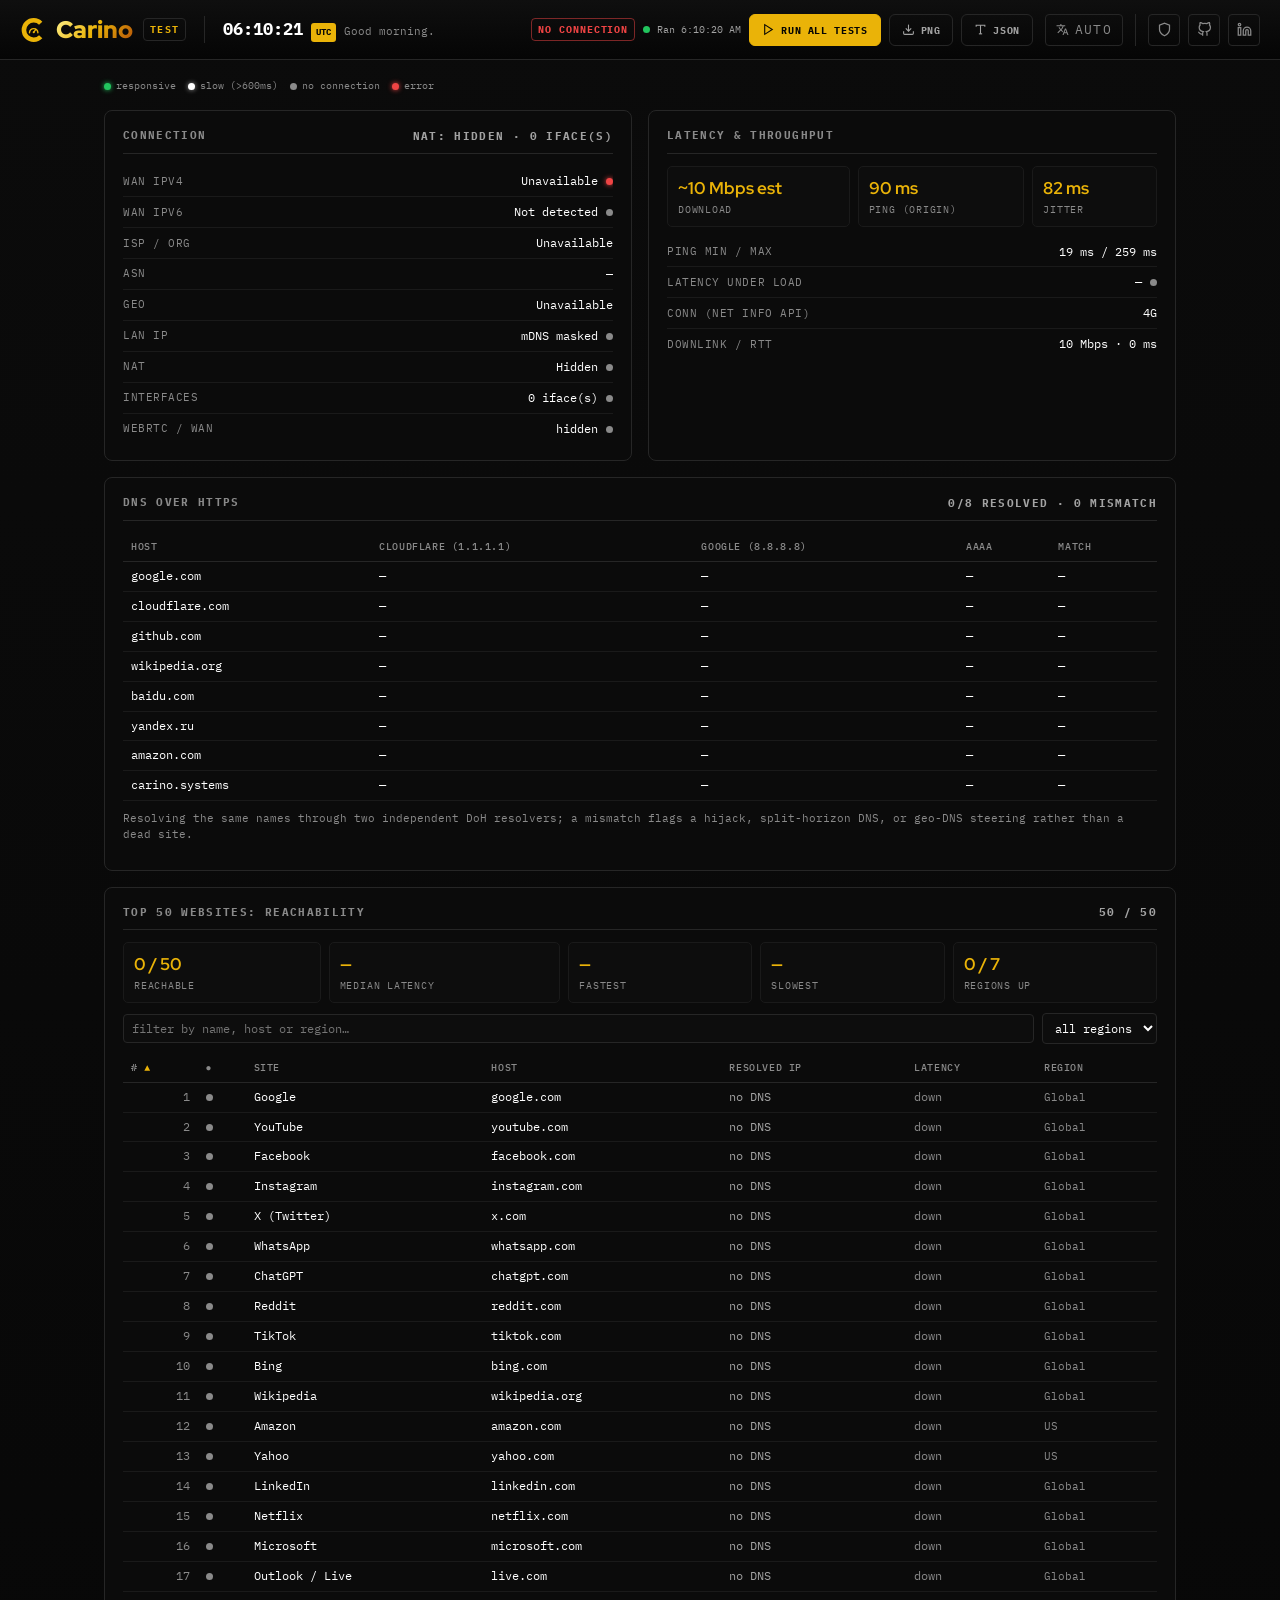
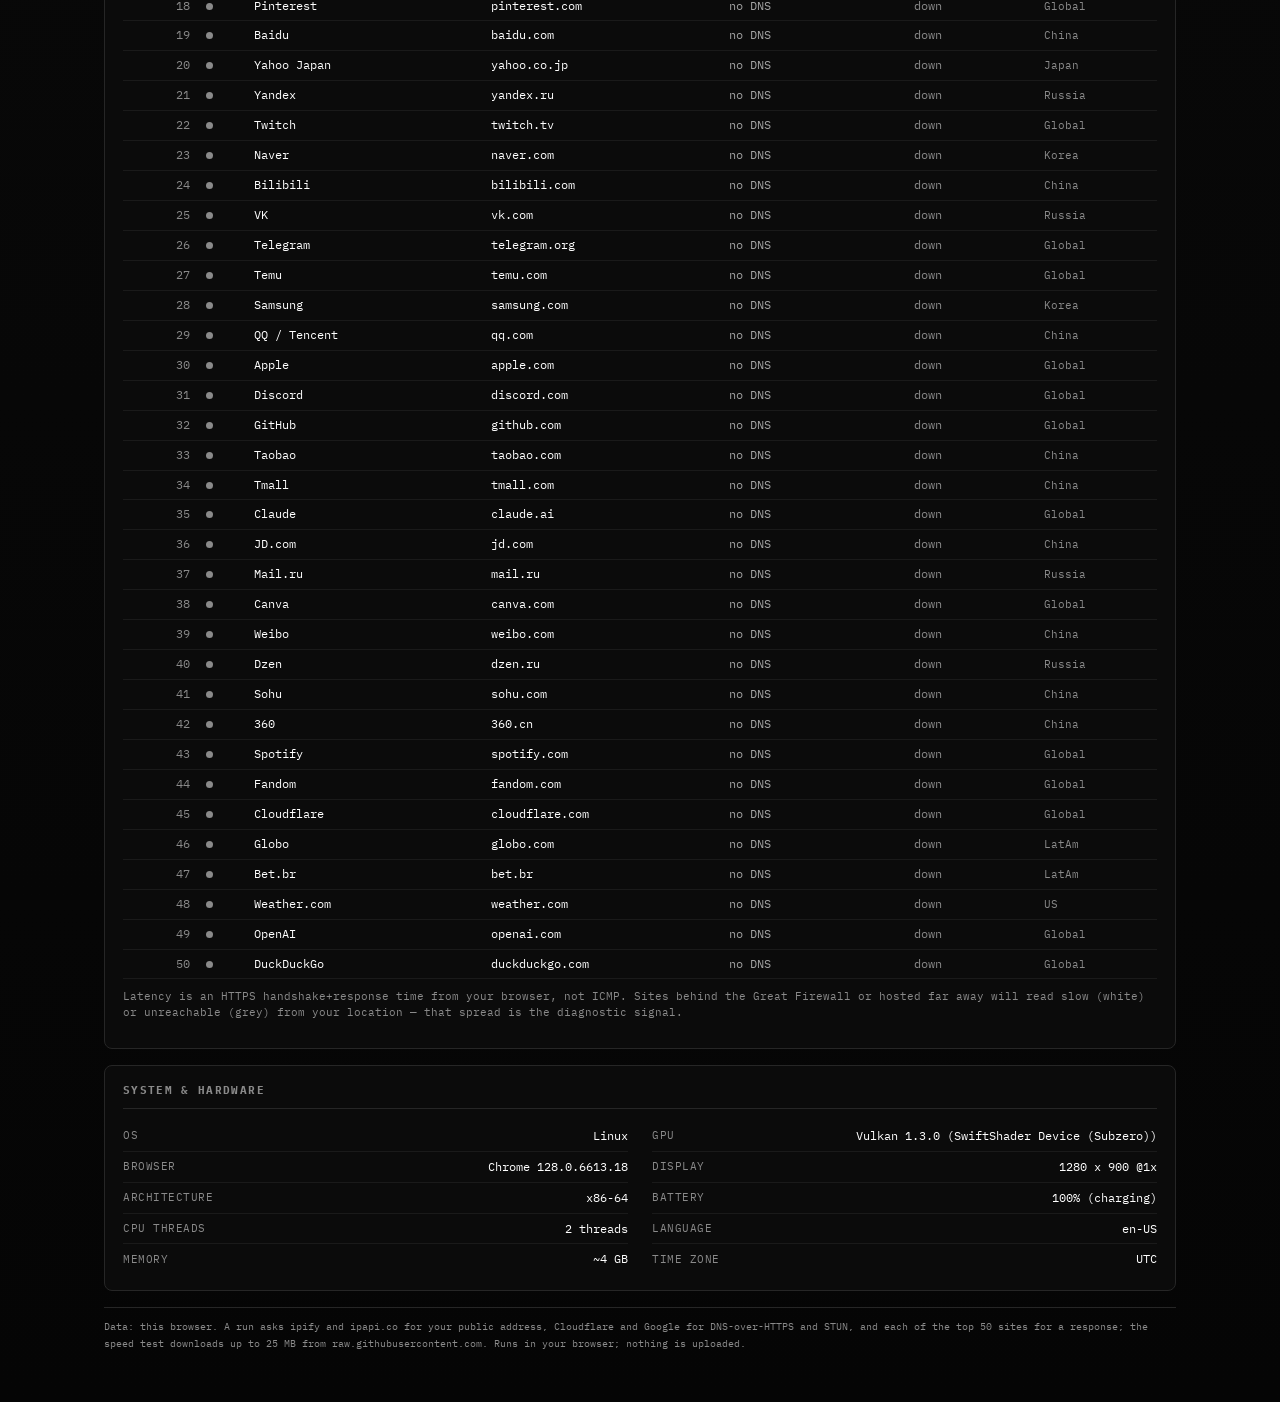
==== commit a8651d15: "Add the Colourful theme and its switch, and keep the navbar on screen" ====
--- a/index.html
+++ b/index.html
@@ -20,9 +20,41 @@
   <meta name="twitter:card" content="summary_large_image">
   <script type="application/ld+json">{"@context": "https://schema.org", "@type": "WebApplication", "name": "Carino Test", "url": "https://test.carino.systems/", "description": "Carino Test — a complete in-browser network and system diagnostics suite: WAN/LAN, NAT and WebRTC topology, DNS-over-HTTPS, latency, speed, and a live reachability sweep of the top 50 websites in the world.", "operatingSystem": "Any (runs in a web browser)", "isAccessibleForFree": true, "author": {"@type": "Person", "name": "Miguel Cariño", "url": "https://carino.systems/"}}</script>
   <!-- /carino:head -->
+  <!-- Theme before first paint, so neither theme flashes the other:
+       ?theme=gold|color (review links; not stored) > carino-theme cookie
+       (shared across *.carino.systems) > localStorage > Gold & Black. -->
+  <meta name="theme-color" content="#050505" id="carinoThemeColor">
+  <script>
+  (function () {
+    var d = document.documentElement, t = null;
+    function pick(v) { return v === 'gold' ? 'gold' : (v === 'color' || v === 'colour') ? 'color' : null; }
+    try { t = pick(new URLSearchParams(location.search).get('theme')); } catch (e) {}
+    if (!t) { try { var m = document.cookie.match(/(?:^|;\s*)carino-theme=([^;]*)/); if (m) t = pick(decodeURIComponent(m[1])); } catch (e) {} }
+    if (!t) { try { t = pick(localStorage.getItem('carino-theme')); } catch (e) {} }
+    t = t || 'gold';
+    d.setAttribute('data-carino-theme', t);
+    var dark = d.getAttribute('data-theme') !== 'light' && window.matchMedia && matchMedia('(prefers-color-scheme: dark)').matches;
+    var meta = document.getElementById('carinoThemeColor');
+    if (meta) meta.content = t === 'gold' ? '#050505' : (dark ? '#0e1420' : '#eef3fc');
+  })();
+  </script>
   <link rel="stylesheet" href="fonts/carino-fonts.css" />
   <link rel="stylesheet" href="carino-ui.css" />
   <link rel="stylesheet" href="assets/css/test.css" />
+  <!-- Colourful theme + the switch; nothing applies until data-carino-theme="color". -->
+  <link rel="stylesheet" href="carino-theme.css" />
+  <style>
+    /* Colourful: carino-theme.css remaps the tokens, so everything that reads
+       one follows; these are the values in assets/css/test.css written for
+       black. "Slow" is the brightest ink on black, so here it is the darkest. */
+    :root[data-carino-theme="color"] { --border-soft: var(--border); }
+    :root[data-carino-theme="color"] body { background: var(--bg); background-image: var(--stage-grad); }
+    :root[data-carino-theme="color"] .panel { box-shadow: var(--ct-shadow-1); }
+    :root[data-carino-theme="color"] .sdot.slow { background: var(--text); box-shadow: none; }
+    :root[data-carino-theme="color"] .sdot.success, :root[data-carino-theme="color"] .sdot.fail { box-shadow: none; }
+    :root[data-carino-theme="color"] table.reach td.lat.slow { color: var(--text); font-weight: 600; }
+    :root[data-carino-theme="color"] table.reach tr:hover td { background: var(--ct-hover); }
+  </style>
 </head>
 <body>
 
@@ -153,6 +185,7 @@
   <p class="data-foot" data-i18n>Data: this browser. A run asks ipify and ipapi.co for your public address, Cloudflare and Google for DNS-over-HTTPS and STUN, and each of the top 50 sites for a response; the speed test downloads up to 25 MB from raw.githubusercontent.com. Runs in your browser; nothing is uploaded.</p>
 
   <script src="carino-navbar.js" data-app="Test" defer></script>
+  <script src="carino-theme.js" data-mark="logo.svg" data-mark-color="logo-color.svg" defer></script>
   <script src="carino-lang.js" defer></script>
   <script src="i18n.js" defer></script>
   <script type="module" src="assets/js/app.js"></script>
--- a/carino-ui.css
+++ b/carino-ui.css
@@ -36,7 +36,7 @@
       --mono: 'IBM Plex Mono', ui-monospace, SFMono-Regular, Menlo, monospace;
       --display: 'Red Hat Display', var(--sans);
       --radius: 10px;
-      --nav-h: 60px;     /* carino-navbar.js height; it scrolls with the page */
+      --nav-h: 60px;     /* carino-navbar.js height; it stays on screen, so stick things under it */
       /* Breakpoints (media queries cannot read a token, so these are the rule):
          900px and below, a workspace settings rail becomes a drawer;
          640px and below, the phone layout. Nothing else. */
@@ -348,6 +348,8 @@
     /* .modal on a native <dialog>: closed, it stays closed (.modal sets display). */
     dialog.modal:not([open]) { display: none; }
     dialog.modal { padding: 0; color: inherit; }
+    /* keep the fleet's 16px side gutter on a phone (.modal's width replaces the UA margins) */
+    dialog.modal { max-width: min(520px, calc(100% - 32px)); }
     dialog.modal::backdrop { background: rgba(0,0,0,0.65); -webkit-backdrop-filter: blur(6px); backdrop-filter: blur(6px); }
     .modal {
       display: flex; flex-direction: column; width: 100%; max-width: 520px;
@@ -394,6 +396,10 @@
     .kbd.accent { color: var(--accent); border-color: var(--accent-dim); }
     .kbd-legend { display: flex; flex-wrap: wrap; gap: 16px; align-items: center; font-family: var(--mono); font-size: var(--fs-btn); color: var(--text-muted); }
     .kbd-legend .lbl { text-transform: uppercase; letter-spacing: 0.06em; }
+    /* help dialogs: keys beside what they do, as a <dl> */
+    .kbd-grid { display: grid; grid-template-columns: max-content 1fr; gap: 8px 14px; align-items: center; margin: 0; font-family: var(--mono); font-size: var(--fs-btn); color: var(--text-sec); }
+    .kbd-grid dt { white-space: nowrap; }
+    .kbd-grid dd { margin: 0; text-transform: uppercase; letter-spacing: 0.06em; }
 
 
     /* ── Data Viz ──────────────────────────────────────────────────────────
@@ -637,7 +643,7 @@
     .slice .s-text { font-family: var(--display); font-weight: 900; text-transform: uppercase; font-size: var(--fs-sec); letter-spacing: 0.5px; }
     .slice .s-blurb { font-size: var(--fs-sm); color: var(--text-sec); line-height: 1.45; }
     .slice-menu.collapsed, body.state-module .slice-menu {
-      position: sticky; top: 0; z-index: 40; min-height: 0; height: 44px; border-radius: 0; border-width: 0 0 1px;
+      position: sticky; top: var(--nav-h); z-index: 40; min-height: 0; height: 44px; border-radius: 0; border-width: 0 0 1px;
     }
     .slice-menu.collapsed .slice, body.state-module .slice-menu .slice { flex-direction: row; align-items: center; justify-content: center; gap: 10px; padding: 0 12px; }
     .slice-menu.collapsed .slice:hover, body.state-module .slice-menu .slice:hover { flex: 1; }
@@ -657,6 +663,25 @@
       .slice-menu.collapsed .s-num, body.state-module .slice-menu .s-num { display: none; }
     }
     @media (prefers-reduced-motion: reduce) { .slice-menu .slice, .slice-menu .slice::before { transition: none; } .slice-menu .slice:hover { flex: 1; } }
+    /* .grid: many modules (a course). The overview wraps into tiles instead of
+       one row of columns, and the open-module bar keeps each tab at its
+       natural width and scrolls sideways. Reference: Learn, Hash. */
+    .slice-menu.grid { flex-wrap: wrap; }
+    .slice-menu.grid:not(.collapsed) .slice { flex: 1 1 280px; min-width: 240px; justify-content: flex-start; gap: 8px; padding: 22px 20px; border-bottom: 1px solid var(--border); }
+    .slice-menu.grid:not(.collapsed) .slice:hover, .slice-menu.grid:not(.collapsed) .slice:focus-visible { flex: 1.12 1 280px; }
+    .slice-menu.grid:not(.collapsed) .s-text { font-size: var(--fs-h3); }
+    body.state-module .slice-menu.grid, .slice-menu.grid.collapsed { flex-wrap: nowrap; overflow-x: auto; scrollbar-width: none; }
+    @media (min-width: 641px) { body.state-module .slice-menu.grid .slice, .slice-menu.grid.collapsed .slice { flex: 0 0 auto; min-width: 110px; } }
+    @media (max-width: 640px) {
+      .slice-menu.grid:not(.collapsed) .slice, .slice-menu.grid:not(.collapsed) .slice:hover { flex: none; min-width: 0; padding: 18px 16px; }
+    }
+    /* a tile's own progress: "3 / 8" and a fluid .progress bar */
+    .slice .s-count { font-family: var(--mono); font-size: var(--fs-label); color: var(--text-muted); font-variant-numeric: tabular-nums; }
+    .slice.is-complete .s-count { color: var(--accent); }
+    .slice .s-prog { width: 100%; height: 5px; }
+    body.state-module .slice-menu .s-prog, .slice-menu.collapsed .s-prog,
+    body.state-module .slice-menu .s-count, .slice-menu.collapsed .s-count { display: none; }
+    .slice-menu.grid:not(.collapsed) .s-count { margin-top: auto; padding-top: 6px; }
 
     /* ============ filter chips ============
        A Reference page's first control: a sticky bar of facet chips, one
@@ -665,7 +690,7 @@
        A search box never comes first; past ~300 entries a Find may follow
        the chips. Reference: Law. */
     .fchips {
-      position: sticky; top: 0; z-index: 50; display: flex; flex-wrap: wrap; align-items: center; gap: 7px;
+      position: sticky; top: var(--nav-h); z-index: 50; display: flex; flex-wrap: wrap; align-items: center; gap: 7px;
       padding: 10px 0; background: rgba(5,5,5,0.88); -webkit-backdrop-filter: blur(10px); backdrop-filter: blur(10px);
       border-bottom: 1px solid var(--border); font-family: var(--mono); font-size: var(--fs-label);
     }
--- a/carino-theme.css
+++ b/carino-theme.css
@@ -0,0 +1,390 @@
+/* ============================================================
+   carino-theme.css — the Colourful theme and the theme switch.
+   Link it AFTER carino-ui.css (and after a site's own sheet); load
+   carino-theme.js for the switch. Nothing here applies until <html>
+   carries data-carino-theme="color", so a missing attribute (no JS, a
+   failed head script) is Gold & Black, the fleet default, untouched.
+
+     <html data-carino-theme="gold">    Gold & Black — carino-ui.css as is
+     <html data-carino-theme="color">   Colourful — light; a dark variant
+                                         follows prefers-color-scheme, and
+                                         <html data-theme="light"> opts out
+
+   Three layers:
+     1. carino-ui.css's own tokens remapped (--bg, --accent, --text …), so
+        every component that reads a token follows on its own.
+     2. --ct-* tokens that exist only in Colourful: the colour on a filled
+        accent, tonal fills, shadows, glass bars, the eight category colours
+        (.ct-cat-*: --c fill, --on text on it, --t tonal, --tt tonal text)
+        and the icon hues (.ct-hue-0..6: --ta light, --tb base).
+     3. Overrides for the values carino-ui.css hard-codes for black
+        (#050505 on gold, #000 wells, dark scrims, pale alert text), plus
+        the Branding page's own chrome from carino-branding.css.
+   The marks' gold ring stays gold in both themes; only pictograms change
+   (marks/<stem>-color.svg). Spec: SoftwareCatalog/docs/THEMES.md.
+   ============================================================ */
+
+/* ---------- 1 + 2. tokens: Colourful light ---------- */
+:root[data-carino-theme="color"] {
+  --bg:            #eef3fc;   /* a pale blue page under white cards */
+  --bg-elev:       #e3eaf6;   /* wells: inputs, code, sketches        */
+  --bg-card:       #ffffff;   /* cards and demo frames, on a hairline */
+  --accent:        #0b57d0;   /* the one interactive blue (6.4:1)     */
+  --accent-faint:  rgba(11,87,208,0.06);
+  --accent-glow:   rgba(11,87,208,0.14);
+  --accent-dim:    rgba(11,87,208,0.32);
+  --border:        #d2dcec;
+  --border-hv:     #0b57d0;
+  --text:          #1f1f1f;   /* 16.1:1 */
+  --text-sec:      #444746;   /*  9.4:1 */
+  --text-muted:    #5f6368;   /*  6.1:1 on white, 5.0:1 on --bg-elev */
+  --ok:            #137333;
+  --warn:          #9a5b00;
+  --err:           #c5221f;
+  --info:          #007b83;
+  --stage-grad:    radial-gradient(760px 340px at 18% -14%, rgba(66,133,244,0.16) 0%, transparent 70%),
+                   radial-gradient(640px 300px at 84% -10%, rgba(234,67,53,0.09) 0%, transparent 70%),
+                   radial-gradient(700px 260px at 50% 118%, rgba(52,168,83,0.08) 0%, transparent 70%),
+                   linear-gradient(180deg,#e7effc 0%,#eef3fc 100%);
+  /* the wordmark stays gold, deepened so it holds on white (>= 3.9:1) */
+  --gold-text:     linear-gradient(130deg,#c26a06 0%,#b45309 55%,#92400e 100%);
+
+  --ct-on-accent:     #ffffff;
+  --ct-accent-strong: #0842a0;            /* a filled accent under the pointer */
+  --ct-tonal:         #d3e3fd;
+  --ct-on-tonal:      #041e49;
+  --ct-hover:         rgba(68,71,70,0.08);
+  --ct-cover:         #e8eef9;            /* neutral surface an icon sits on */
+  --ct-glass:         rgba(238,243,252,0.88);
+  --ct-scrim:         rgba(32,33,36,0.32);
+  --ct-scroll:        #c4c7c5;
+  --ct-shadow-1:      0 1px 2px rgba(60,64,67,.16), 0 1px 3px 1px rgba(60,64,67,.08);
+  --ct-shadow-2:      0 1px 3px rgba(60,64,67,.22), 0 4px 10px 3px rgba(60,64,67,.12);
+  --ct-shadow-3:      0 8px 28px rgba(60,64,67,.24), 0 2px 6px rgba(60,64,67,.14);
+  /* the page title: the four mark colours, each deepened for white */
+  --ct-hero-text:     linear-gradient(90deg,#188038 0%,#1a73e8 33%,#d93025 70%,#e37400 100%);
+
+  /* the eight category strokes (--ct-blue … --ct-indigo) */
+  --ct-blue:   #1a73e8;  --ct-red:    #d93025;  --ct-amber: #e37400;
+  --ct-green:  #188038;  --ct-purple: #8430ce;  --ct-teal:  #00838f;
+  --ct-pink:   #c2185b;  --ct-indigo: #4f5bd5;
+  /* icon hues, light → base */
+  --ct-h0a: #5e97f6; --ct-h0b: #1a73e8;
+  --ct-h1a: #f07368; --ct-h1b: #d93025;
+  --ct-h2a: #fbc02d; --ct-h2b: #ea8600;
+  --ct-h3a: #4cc06b; --ct-h3b: #1e8e3e;
+  --ct-h4a: #b373f0; --ct-h4b: #8430ce;
+  --ct-h5a: #33c3d4; --ct-h5b: #00838f;
+  --ct-h6a: #f06aa8; --ct-h6b: #c2185b;
+
+  /* status surfaces (alerts, toasts): text / fill / hairline */
+  --ct-ok-fg:   #0d652d; --ct-ok-bg:   #e6f4ea; --ct-ok-line:   #a8dab5;
+  --ct-warn-fg: #8a4b00; --ct-warn-bg: #fef7e0; --ct-warn-line: #f6d47a;
+  --ct-err-fg:  #a50e0e; --ct-err-bg:  #fce8e6; --ct-err-line:  #f4b4ae;
+  --ct-info-fg: #00585e; --ct-info-bg: #e0f4f5; --ct-info-line: #93d5db;
+  --ct-inline-code: rgba(31,31,31,0.07);
+
+  /* command block: a light well, green output */
+  --ct-term-bg: #f6f8fc; --ct-term-ink: #137333;
+
+  /* the day/night map, redrawn for paper */
+  --ct-map-bg: #e8f0fe; --ct-map-ocean: #cfe0fa; --ct-map-land: #b9dcc2; --ct-map-coast: #8fc29e;
+  --ct-map-night: rgba(32,33,58,0.30); --ct-map-city: #ffffff; --ct-map-city-line: #5f6368;
+  --ct-map-label: #1f1f1f; --ct-map-halo: #ffffff;
+
+  color-scheme: light;
+}
+
+/* ---------- tokens: Colourful dark ---------- */
+@media (prefers-color-scheme: dark) {
+  :root[data-carino-theme="color"]:not([data-theme="light"]) {
+    --bg:            #0e1420;
+    --bg-elev:       #222c3d;
+    --bg-card:       #172031;
+    --accent:        #a8c7fa;
+    --accent-faint:  rgba(168,199,250,0.08);
+    --accent-glow:   rgba(168,199,250,0.16);
+    --accent-dim:    rgba(168,199,250,0.36);
+    --border:        #33415a;
+    --border-hv:     #a8c7fa;
+    --text:          #e3e3e3;
+    --text-sec:      #c4c7c5;
+    --text-muted:    #9aa0a6;   /* 5.4:1 on --bg-elev */
+    --ok:            #81c995;
+    --warn:          #fdd663;
+    --err:           #f28b82;
+    --info:          #78d9ec;
+    --stage-grad:    radial-gradient(760px 340px at 18% -14%, rgba(138,180,248,0.14) 0%, transparent 70%),
+                     radial-gradient(640px 300px at 84% -10%, rgba(242,139,130,0.08) 0%, transparent 70%),
+                     radial-gradient(700px 260px at 50% 118%, rgba(129,201,149,0.06) 0%, transparent 70%),
+                     linear-gradient(180deg,#121a28 0%,#0e1420 100%);
+    --gold-text:     linear-gradient(130deg,#fef08a 0%,#eab308 50%,#b45309 100%);
+
+    --ct-on-accent:     #062e6f;
+    --ct-accent-strong: #d3e3fd;
+    --ct-tonal:         #004a77;
+    --ct-on-tonal:      #c2e7ff;
+    --ct-hover:         rgba(227,227,227,0.08);
+    --ct-cover:         #131b28;
+    --ct-glass:         rgba(14,20,32,0.86);
+    --ct-scrim:         rgba(0,0,0,0.6);
+    --ct-scroll:        #5f6368;
+    --ct-shadow-1:      0 1px 2px rgba(0,0,0,.5);
+    --ct-shadow-2:      0 2px 6px 2px rgba(0,0,0,.45);
+    --ct-shadow-3:      0 12px 36px rgba(0,0,0,.6);
+    --ct-hero-text:     linear-gradient(90deg,#81c995 0%,#8ab4f8 33%,#f28b82 70%,#fdd663 100%);
+
+    --ct-blue:   #8ab4f8;  --ct-red:    #f28b82;  --ct-amber: #fdd663;
+    --ct-green:  #81c995;  --ct-purple: #c58af9;  --ct-teal:  #78d9ec;
+    --ct-pink:   #ff8bcb;  --ct-indigo: #aab2f5;
+
+    --ct-ok-fg:   #a8dab5; --ct-ok-bg:   rgba(129,201,149,0.12); --ct-ok-line:   rgba(129,201,149,0.42);
+    --ct-warn-fg: #fde293; --ct-warn-bg: rgba(253,214,99,0.10);  --ct-warn-line: rgba(253,214,99,0.40);
+    --ct-err-fg:  #f6aea9; --ct-err-bg:  rgba(242,139,130,0.12); --ct-err-line:  rgba(242,139,130,0.45);
+    --ct-info-fg: #a1e4f2; --ct-info-bg: rgba(120,217,236,0.10); --ct-info-line: rgba(120,217,236,0.42);
+    --ct-inline-code: rgba(227,227,227,0.10);
+
+    --ct-term-bg: #0e0e0f; --ct-term-ink: #81c995;
+
+    /* the fleet's own night palette, which already reads on dark */
+    --ct-map-bg: #0b1017; --ct-map-ocean: #2b3a4e; --ct-map-land: #57604a; --ct-map-coast: #6b7355;
+    --ct-map-night: rgba(4,8,20,0.78); --ct-map-city: #dce6f2; --ct-map-city-line: #101826;
+    --ct-map-label: #ffffff; --ct-map-halo: #0e1420;
+
+    color-scheme: dark;
+  }
+}
+
+/* ---------- category colours and icon hues (opt-in classes) ---------- */
+:root[data-carino-theme="color"] .ct-cat-blue   { --c: #1a73e8; --on: #fff;    --t: #e3edfd; --tt: #1958b7; }
+:root[data-carino-theme="color"] .ct-cat-red    { --c: #d93025; --on: #fff;    --t: #fce8e6; --tt: #a50e0e; }
+:root[data-carino-theme="color"] .ct-cat-amber  { --c: #f9ab00; --on: #1f1f1f; --t: #fef3d0; --tt: #8a4b00; }
+:root[data-carino-theme="color"] .ct-cat-green  { --c: #188038; --on: #fff;    --t: #e2f3e7; --tt: #0d652d; }
+:root[data-carino-theme="color"] .ct-cat-purple { --c: #8430ce; --on: #fff;    --t: #f1e6fc; --tt: #7024b5; }
+:root[data-carino-theme="color"] .ct-cat-teal   { --c: #00838f; --on: #fff;    --t: #ddf3f5; --tt: #005f66; }
+:root[data-carino-theme="color"] .ct-cat-pink   { --c: #c2185b; --on: #fff;    --t: #fce4ee; --tt: #a3134b; }
+:root[data-carino-theme="color"] .ct-cat-grey   { --c: #3c4043; --on: #fff;    --t: #eef0f2; --tt: #3c4043; }
+.ct-hue-0 { --ta: var(--ct-h0a); --tb: var(--ct-h0b); } .ct-hue-1 { --ta: var(--ct-h1a); --tb: var(--ct-h1b); }
+.ct-hue-2 { --ta: var(--ct-h2a); --tb: var(--ct-h2b); } .ct-hue-3 { --ta: var(--ct-h3a); --tb: var(--ct-h3b); }
+.ct-hue-4 { --ta: var(--ct-h4a); --tb: var(--ct-h4b); } .ct-hue-5 { --ta: var(--ct-h5a); --tb: var(--ct-h5b); }
+.ct-hue-6 { --ta: var(--ct-h6a); --tb: var(--ct-h6b); }
+@media (prefers-color-scheme: dark) {
+  :root[data-carino-theme="color"]:not([data-theme="light"]) .ct-cat-blue   { --c: #8ab4f8; --on: #0b1f45; --t: rgba(138,180,248,.15); --tt: #a8c7fa; }
+  :root[data-carino-theme="color"]:not([data-theme="light"]) .ct-cat-red    { --c: #f28b82; --on: #3b0907; --t: rgba(242,139,130,.15); --tt: #f6aea9; }
+  :root[data-carino-theme="color"]:not([data-theme="light"]) .ct-cat-amber  { --c: #fdd663; --on: #1f1f1f; --t: rgba(253,214,99,.14);  --tt: #fdd663; }
+  :root[data-carino-theme="color"]:not([data-theme="light"]) .ct-cat-green  { --c: #81c995; --on: #072711; --t: rgba(129,201,149,.15); --tt: #a8dab5; }
+  :root[data-carino-theme="color"]:not([data-theme="light"]) .ct-cat-purple { --c: #c58af9; --on: #2a0a4a; --t: rgba(197,138,249,.15); --tt: #d7aefb; }
+  :root[data-carino-theme="color"]:not([data-theme="light"]) .ct-cat-teal   { --c: #78d9ec; --on: #00363d; --t: rgba(120,217,236,.14); --tt: #a1e4f2; }
+  :root[data-carino-theme="color"]:not([data-theme="light"]) .ct-cat-pink   { --c: #ff8bcb; --on: #3e0021; --t: rgba(255,139,203,.14); --tt: #ffb0db; }
+  :root[data-carino-theme="color"]:not([data-theme="light"]) .ct-cat-grey   { --c: #e3e3e3; --on: #1f1f1f; --t: rgba(227,227,227,.09); --tt: #e3e3e3; }
+  /* on dark the lighter hue carries the icon */
+  :root[data-carino-theme="color"]:not([data-theme="light"]) [class*="ct-hue-"] { --tb: var(--ta); }
+}
+
+/* ============================================================
+   3. carino-ui.css components: the values it hard-codes for black
+   ============================================================ */
+:root[data-carino-theme="color"] { scrollbar-color: var(--ct-scroll) transparent; }
+:root[data-carino-theme="color"] ::-webkit-scrollbar-thumb { background: var(--ct-scroll); }
+
+/* filled accent: text and marks on it */
+:root[data-carino-theme="color"] .btn-primary,
+:root[data-carino-theme="color"] .cs-btn.primary,
+:root[data-carino-theme="color"] .toggle-btn.active,
+:root[data-carino-theme="color"] .chip-tz { color: var(--ct-on-accent); }
+:root[data-carino-theme="color"] .btn-primary:hover,
+:root[data-carino-theme="color"] .cs-btn.primary:hover { background: var(--ct-accent-strong); border-color: var(--ct-accent-strong); color: var(--ct-on-accent); box-shadow: var(--ct-shadow-1); }
+:root[data-carino-theme="color"] .icon-btn-demo:hover { color: var(--ct-on-accent); }
+:root[data-carino-theme="color"] .rule-row .switch.on::after { background: var(--ct-on-accent); }
+:root[data-carino-theme="color"] .select option { background: var(--bg-card); color: var(--text); }
+
+/* status: alerts, toasts, pills, source badges */
+:root[data-carino-theme="color"] .alert.ok,   :root[data-carino-theme="color"] .toast.ok   { color: var(--ct-ok-fg);   background: var(--ct-ok-bg);   border-color: var(--ct-ok-line); }
+:root[data-carino-theme="color"] .alert.warn, :root[data-carino-theme="color"] .toast.warn { color: var(--ct-warn-fg); background: var(--ct-warn-bg); border-color: var(--ct-warn-line); }
+:root[data-carino-theme="color"] .alert.err,  :root[data-carino-theme="color"] .toast.err  { color: var(--ct-err-fg);  background: var(--ct-err-bg);  border-color: var(--ct-err-line); }
+:root[data-carino-theme="color"] .alert.info, :root[data-carino-theme="color"] .toast.info { color: var(--ct-info-fg); background: var(--ct-info-bg); border-color: var(--ct-info-line); }
+:root[data-carino-theme="color"] .alert code { background: var(--ct-inline-code); color: inherit; }
+:root[data-carino-theme="color"] .alert b { color: inherit; }
+:root[data-carino-theme="color"] .toast { box-shadow: var(--ct-shadow-2); }
+:root[data-carino-theme="color"] .pill.ok   { border-color: color-mix(in srgb, var(--ok) 40%, transparent);   background: color-mix(in srgb, var(--ok) 8%, transparent); }
+:root[data-carino-theme="color"] .pill.warn { border-color: color-mix(in srgb, var(--warn) 40%, transparent); background: color-mix(in srgb, var(--warn) 8%, transparent); }
+:root[data-carino-theme="color"] .pill.err  { border-color: color-mix(in srgb, var(--err) 40%, transparent);  background: color-mix(in srgb, var(--err) 8%, transparent); }
+:root[data-carino-theme="color"] .live-chip.live { border-color: color-mix(in srgb, var(--ok) 45%, transparent); }
+:root[data-carino-theme="color"] .live-chip.delayed,
+:root[data-carino-theme="color"] .live-chip.stale { border-color: color-mix(in srgb, var(--warn) 45%, transparent); }
+:root[data-carino-theme="color"] .delta.up   { background: color-mix(in srgb, var(--ok) 10%, transparent); }
+:root[data-carino-theme="color"] .delta.down { background: color-mix(in srgb, var(--err) 10%, transparent); }
+:root[data-carino-theme="color"] .copy-btn.done { background: color-mix(in srgb, var(--ok) 8%, transparent); }
+:root[data-carino-theme="color"] .cs-menu-item.danger { color: var(--err); }
+:root[data-carino-theme="color"] .cs-menu-item.danger:hover { background: color-mix(in srgb, var(--err) 8%, transparent); }
+
+/* the AI Bloat seal: accent half carries the on-accent ink */
+:root[data-carino-theme="color"] .cert-badge .cert-l { color: var(--ct-on-accent); }
+:root[data-carino-theme="color"] .cert-badge .cert-rosette { fill: var(--ct-on-accent); }
+
+/* cards and panels: a soft lift instead of a gold glow on black */
+:root[data-carino-theme="color"] .card:not(.entry):hover { background: var(--bg-card); box-shadow: var(--ct-shadow-3); }
+:root[data-carino-theme="color"] .panel-num { color: color-mix(in srgb, var(--accent) 16%, transparent); }
+
+/* floating surfaces */
+:root[data-carino-theme="color"] .diag-dropdown,
+:root[data-carino-theme="color"] .cs-menu-panel { box-shadow: var(--ct-shadow-3); }
+:root[data-carino-theme="color"] .modal { box-shadow: var(--ct-shadow-3); }
+:root[data-carino-theme="color"] .modal-scrim,
+:root[data-carino-theme="color"] dialog.modal::backdrop { background: var(--ct-scrim); }
+:root[data-carino-theme="color"] .ws.drawer-open .ws-rail { box-shadow: var(--ct-shadow-3); }
+:root[data-carino-theme="color"] .ws.drawer-open .ws-scrim { background: var(--ct-scrim); }
+
+/* code and terminals: wells, not black boxes */
+:root[data-carino-theme="color"] pre.code { color: var(--text); }
+:root[data-carino-theme="color"] .terminal { background: var(--ct-term-bg); }
+:root[data-carino-theme="color"] .terminal code { color: var(--ct-term-ink); }
+:root[data-carino-theme="color"] .term-copy { background: var(--bg-card); }
+:root[data-carino-theme="color"] .sp-stage { background: var(--bg-elev); }
+
+/* sticky glass bars */
+:root[data-carino-theme="color"] .fchips { background: var(--ct-glass); }
+:root[data-carino-theme="color"] .play-dock { background: var(--ct-glass); box-shadow: var(--ct-shadow-2); }
+
+/* landing hero */
+:root[data-carino-theme="color"] .landing-hero {
+  background: radial-gradient(620px 300px at 30% -14%, rgba(66,133,244,.12), transparent 70%),
+              radial-gradient(560px 280px at 72% -12%, rgba(251,188,4,.10), transparent 70%);
+}
+:root[data-carino-theme="color"] .lh-lede,
+:root[data-carino-theme="color"] .lh-situations { color: var(--text-sec); }
+
+/* slice menu: card surfaces; each slice's numeral takes a category colour */
+:root[data-carino-theme="color"] .slice-menu,
+:root[data-carino-theme="color"] .slice-menu .slice { background: var(--bg-card); }
+:root[data-carino-theme="color"] .slice-menu .slice:hover,
+:root[data-carino-theme="color"] .slice-menu .slice:focus-visible,
+:root[data-carino-theme="color"] .slice-menu .slice.active { background: var(--bg-elev); }
+:root[data-carino-theme="color"] .slice .s-num { color: var(--slice-c, var(--accent)); opacity: .55; }
+:root[data-carino-theme="color"] .slice-menu.collapsed .s-num,
+:root[data-carino-theme="color"] body.state-module .slice-menu .s-num { color: var(--slice-c, var(--accent)); opacity: .8; }
+:root[data-carino-theme="color"] .slice-menu .slice:nth-child(4n+1) { --slice-c: var(--ct-blue); }
+:root[data-carino-theme="color"] .slice-menu .slice:nth-child(4n+2) { --slice-c: var(--ct-red); }
+:root[data-carino-theme="color"] .slice-menu .slice:nth-child(4n+3) { --slice-c: var(--ct-amber); }
+:root[data-carino-theme="color"] .slice-menu .slice:nth-child(4n+4) { --slice-c: var(--ct-green); }
+
+/* ============================================================
+   4. the shared navbar (carino-navbar.js / carino-lang.js inject their
+      CSS later, so these carry the theme attribute to outrank it)
+   ============================================================ */
+:root[data-carino-theme="color"] #carinoNav {
+  --cn-accent: var(--accent); --cn-bg: var(--bg); --cn-border: var(--border);
+  --cn-text: var(--text); --cn-muted: var(--text-muted);
+  background: var(--bg); border-bottom-color: var(--border);
+}
+:root[data-carino-theme="color"] #carinoNav .brand-name { background-image: var(--gold-text); }
+:root[data-carino-theme="color"] #carinoNav .app-tag:hover { background: var(--accent-faint); }
+:root[data-carino-theme="color"] #carinoNav .clock-tz { color: var(--ct-on-accent); }
+:root[data-carino-theme="color"] #carinoNav .icon-btn:hover { color: var(--ct-on-accent); box-shadow: var(--ct-shadow-1); }
+:root[data-carino-theme="color"] #carinoNav .cn-more-menu { background: var(--bg-card); border-color: var(--border); box-shadow: var(--ct-shadow-3); }
+:root[data-carino-theme="color"] #cnLangBtn { border-color: var(--border); color: var(--text-muted); }
+:root[data-carino-theme="color"] #cnLangBtn:hover { border-color: var(--accent); color: var(--accent); background: var(--accent-faint); }
+:root[data-carino-theme="color"] #cnLangBox { background: var(--bg-card); border-color: var(--border); box-shadow: var(--ct-shadow-3); }
+:root[data-carino-theme="color"] #cnLangBox button { color: var(--text); }
+:root[data-carino-theme="color"] #cnLangBox button:hover { background: var(--accent-faint); color: var(--accent); }
+:root[data-carino-theme="color"] #cnLangBox button .code { color: var(--text-muted); }
+:root[data-carino-theme="color"] #cnLangBox button.active,
+:root[data-carino-theme="color"] #cnLangBox button.active .code { color: var(--accent); }
+
+/* ============================================================
+   5. the Branding reference page (carino-branding.css, carino-anim.css)
+   ============================================================ */
+/* the sweep spans the words, not the whole row, so all four colours show */
+:root[data-carino-theme="color"] .guide-hero h1 { background-image: var(--ct-hero-text); width: fit-content; margin-inline: auto; }
+/* two lines on a phone: the box shrinks to the longer word, so its first letter starts green */
+@media (max-width: 480px) { :root[data-carino-theme="color"] .guide-hero h1 { width: min-content; } }
+:root[data-carino-theme="color"] .mark-big { filter: none; }
+:root[data-carino-theme="color"] .toc { background: var(--ct-glass); }
+:root[data-carino-theme="color"] .toc a.active { background: var(--ct-tonal); border-color: transparent; color: var(--ct-on-tonal); }
+
+/* day/night map */
+:root[data-carino-theme="color"] .tzmap-wrap { background: var(--ct-map-bg); }
+:root[data-carino-theme="color"] .tz-ocean { fill: var(--ct-map-ocean); }
+:root[data-carino-theme="color"] .tz-land { fill: var(--ct-map-land); stroke: var(--ct-map-coast); }
+:root[data-carino-theme="color"] .tz-night { fill: var(--ct-map-night); }
+:root[data-carino-theme="color"] .tz-city { fill: var(--ct-map-city); stroke: var(--ct-map-city-line); }
+:root[data-carino-theme="color"] .tz-dot { stroke: var(--ct-map-halo); }
+:root[data-carino-theme="color"] .tz-lbl { fill: var(--ct-map-label); stroke: var(--ct-map-halo); }
+:root[data-carino-theme="color"] .tz-hours .hll { stroke: var(--ct-map-halo); }
+:root[data-carino-theme="color"] .tzmap-legend { background: var(--ct-glass); color: var(--text-sec); }
+
+/* section animations: each category draws in its own colour */
+:root[data-carino-theme="color"] .anim-cell {
+  background: linear-gradient(180deg, var(--bg-card) 0%, var(--ct-cover) 100%);
+  box-shadow: none;
+}
+:root[data-carino-theme="color"] .canim { color: var(--accent); }
+:root[data-carino-theme="color"] .canim .lit { filter: drop-shadow(0 0 4px color-mix(in srgb, currentColor 45%, transparent)); }
+:root[data-carino-theme="color"] .canim-network .node,
+:root[data-carino-theme="color"] .canim-learn .stop { fill: var(--bg-card); }
+:root[data-carino-theme="color"] .canim-medical  { color: var(--ct-red); }
+:root[data-carino-theme="color"] .canim-files    { color: var(--ct-indigo); }
+:root[data-carino-theme="color"] .canim-network  { color: var(--ct-blue); }
+:root[data-carino-theme="color"] .canim-security { color: var(--ct-teal); }
+:root[data-carino-theme="color"] .canim-systems  { color: var(--ct-purple); }
+:root[data-carino-theme="color"] .canim-business { color: var(--ct-green); }
+:root[data-carino-theme="color"] .canim-media    { color: var(--ct-pink); }
+:root[data-carino-theme="color"] .canim-learn    { color: var(--ct-amber); }
+
+/* page types: each card wears one category colour along its top edge */
+:root[data-carino-theme="color"] .pt-card { box-shadow: inset 0 3px 0 var(--pt-c, var(--accent)); }
+:root[data-carino-theme="color"] .pt-card:nth-child(8n+1) { --pt-c: var(--ct-blue); }
+:root[data-carino-theme="color"] .pt-card:nth-child(8n+2) { --pt-c: var(--ct-red); }
+:root[data-carino-theme="color"] .pt-card:nth-child(8n+3) { --pt-c: var(--ct-amber); }
+:root[data-carino-theme="color"] .pt-card:nth-child(8n+4) { --pt-c: var(--ct-green); }
+:root[data-carino-theme="color"] .pt-card:nth-child(8n+5) { --pt-c: var(--ct-purple); }
+:root[data-carino-theme="color"] .pt-card:nth-child(8n+6) { --pt-c: var(--ct-teal); }
+:root[data-carino-theme="color"] .pt-card:nth-child(8n+7) { --pt-c: var(--ct-pink); }
+:root[data-carino-theme="color"] .pt-card:nth-child(8n+8) { --pt-c: var(--ct-indigo); }
+
+/* play stage: daylight instead of night */
+:root[data-carino-theme="color"] .play-art {
+  background:
+    radial-gradient(240px 160px at 30% 40%, color-mix(in srgb, var(--ct-blue) 22%, transparent), transparent 70%),
+    radial-gradient(300px 200px at 75% 65%, color-mix(in srgb, var(--ct-amber) 18%, transparent), transparent 70%),
+    linear-gradient(180deg, var(--ct-cover) 0%, var(--bg) 100%);
+}
+:root[data-carino-theme="color"] .ws-frame .ws.drawer-demo .ws-rail { box-shadow: var(--ct-shadow-3); }
+:root[data-carino-theme="color"] .ws-frame .ws.drawer-demo::after { background: var(--ct-scrim); }
+
+/* ============================================================
+   6. the theme switch — the site's mark, left of the navbar's
+      "Carino". It shows the current theme's mark and, under a real
+      pointer, the other one: the theme a click switches to.
+   ============================================================ */
+.ct-switch {
+  flex: none; width: 32px; height: 32px; margin: 0 8px 0 -4px; padding: 0;
+  border: 0; border-radius: 8px; background: transparent; cursor: pointer;
+  display: inline-flex; align-items: center; justify-content: center;
+  -webkit-tap-highlight-color: transparent;
+}
+.ct-switch img { width: 28px; height: 28px; display: block; }
+.ct-switch:focus-visible { outline: 2px solid var(--accent); outline-offset: 1px; }
+.ct-switch .ct-switch-color,
+:root[data-carino-theme="color"] .ct-switch .ct-switch-gold { display: none; }
+:root[data-carino-theme="color"] .ct-switch .ct-switch-color { display: block; }
+/* hover only where there is a real pointer: after a tap a sticky hover
+   would show the theme just left */
+@media (hover: hover) and (pointer: fine) {
+  .ct-switch:hover .ct-switch-gold { display: none; }
+  .ct-switch:hover .ct-switch-color { display: block; }
+  :root[data-carino-theme="color"] .ct-switch:hover .ct-switch-color { display: none; }
+  :root[data-carino-theme="color"] .ct-switch:hover .ct-switch-gold { display: block; }
+}
+
+/* the switch itself: a circle of the new theme grows out of the mark
+   (View Transitions; carino-theme.js sets --vt-x / --vt-y / --vt-r) */
+::view-transition-old(root), ::view-transition-new(root) { animation: none; mix-blend-mode: normal; }
+::view-transition-new(root) { animation: ct-reveal .62s cubic-bezier(.65, 0, .35, 1) both; }
+@keyframes ct-reveal {
+  from { clip-path: circle(0 at var(--vt-x, 0) var(--vt-y, 0)); }
+  to   { clip-path: circle(var(--vt-r, 150vmax) at var(--vt-x, 0) var(--vt-y, 0)); }
+}
+@media (prefers-reduced-motion: reduce) {
+  ::view-transition-new(root) { animation: none; }
+}
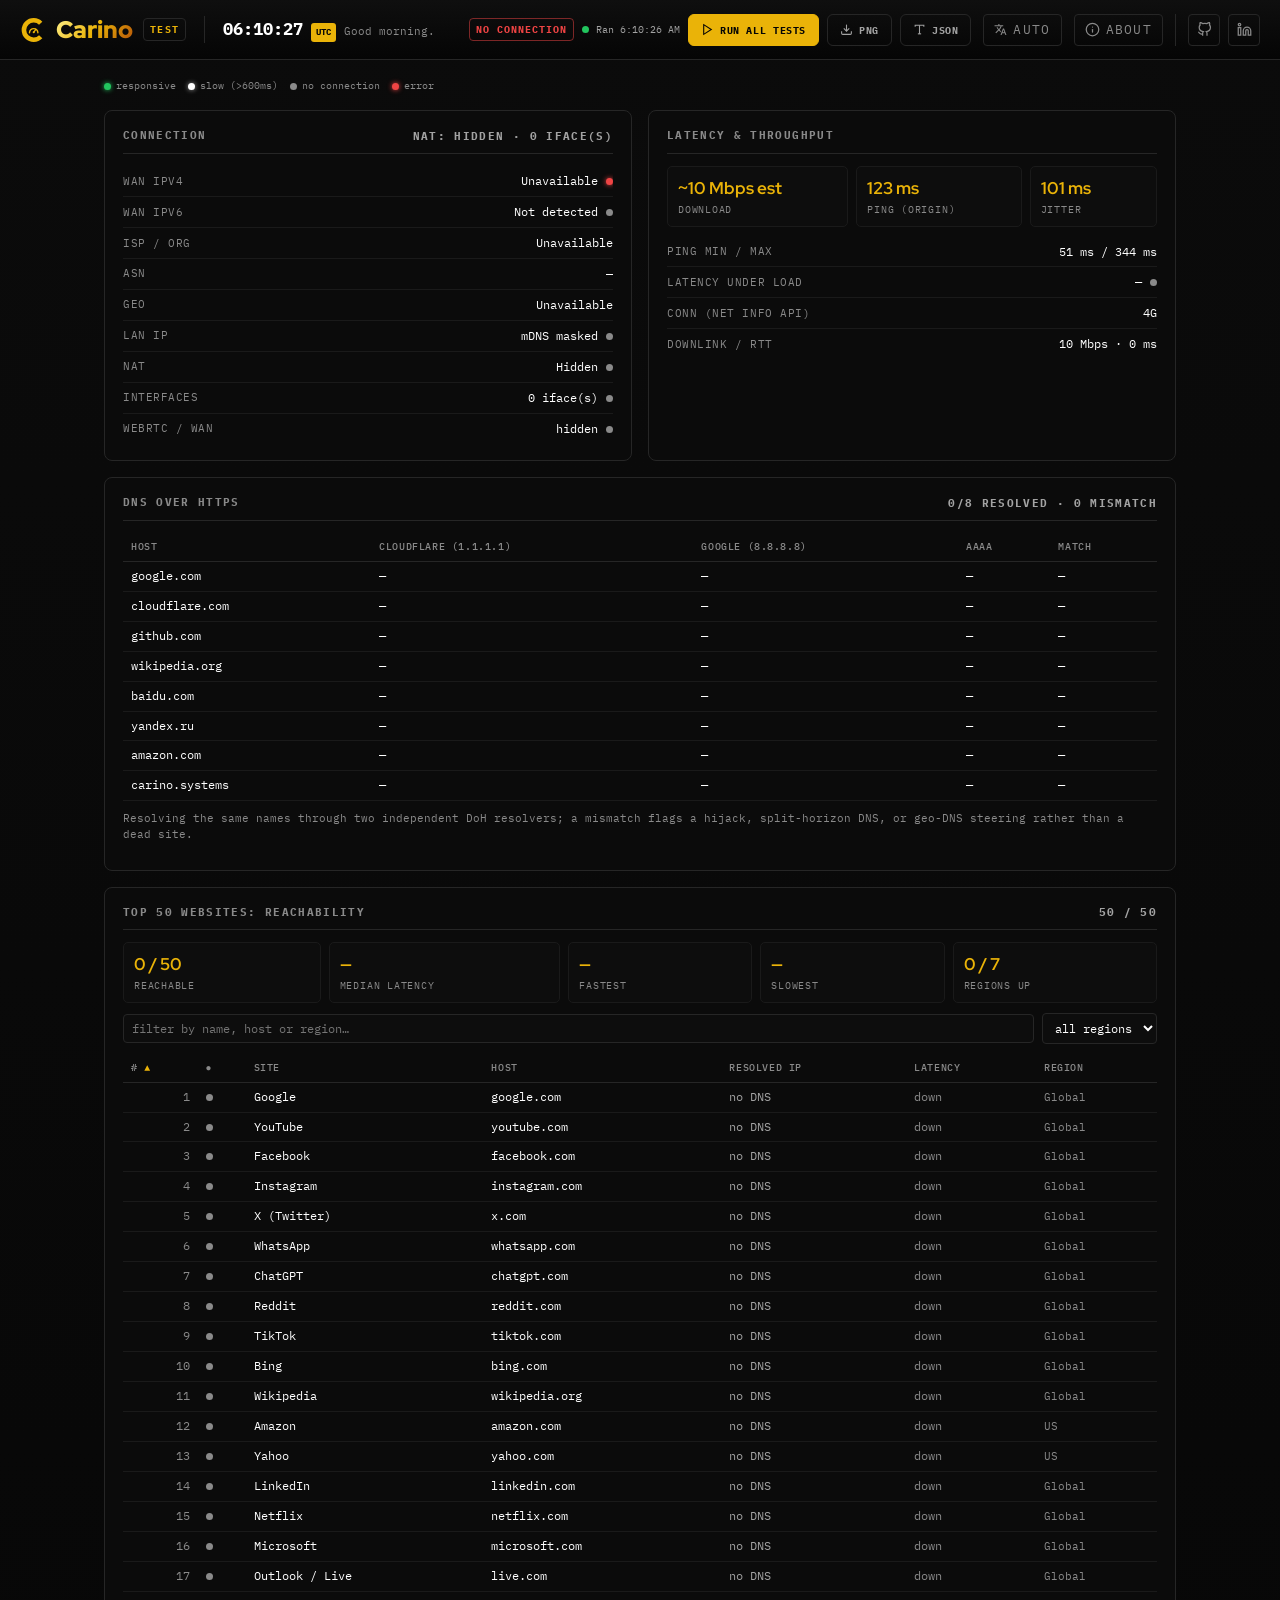
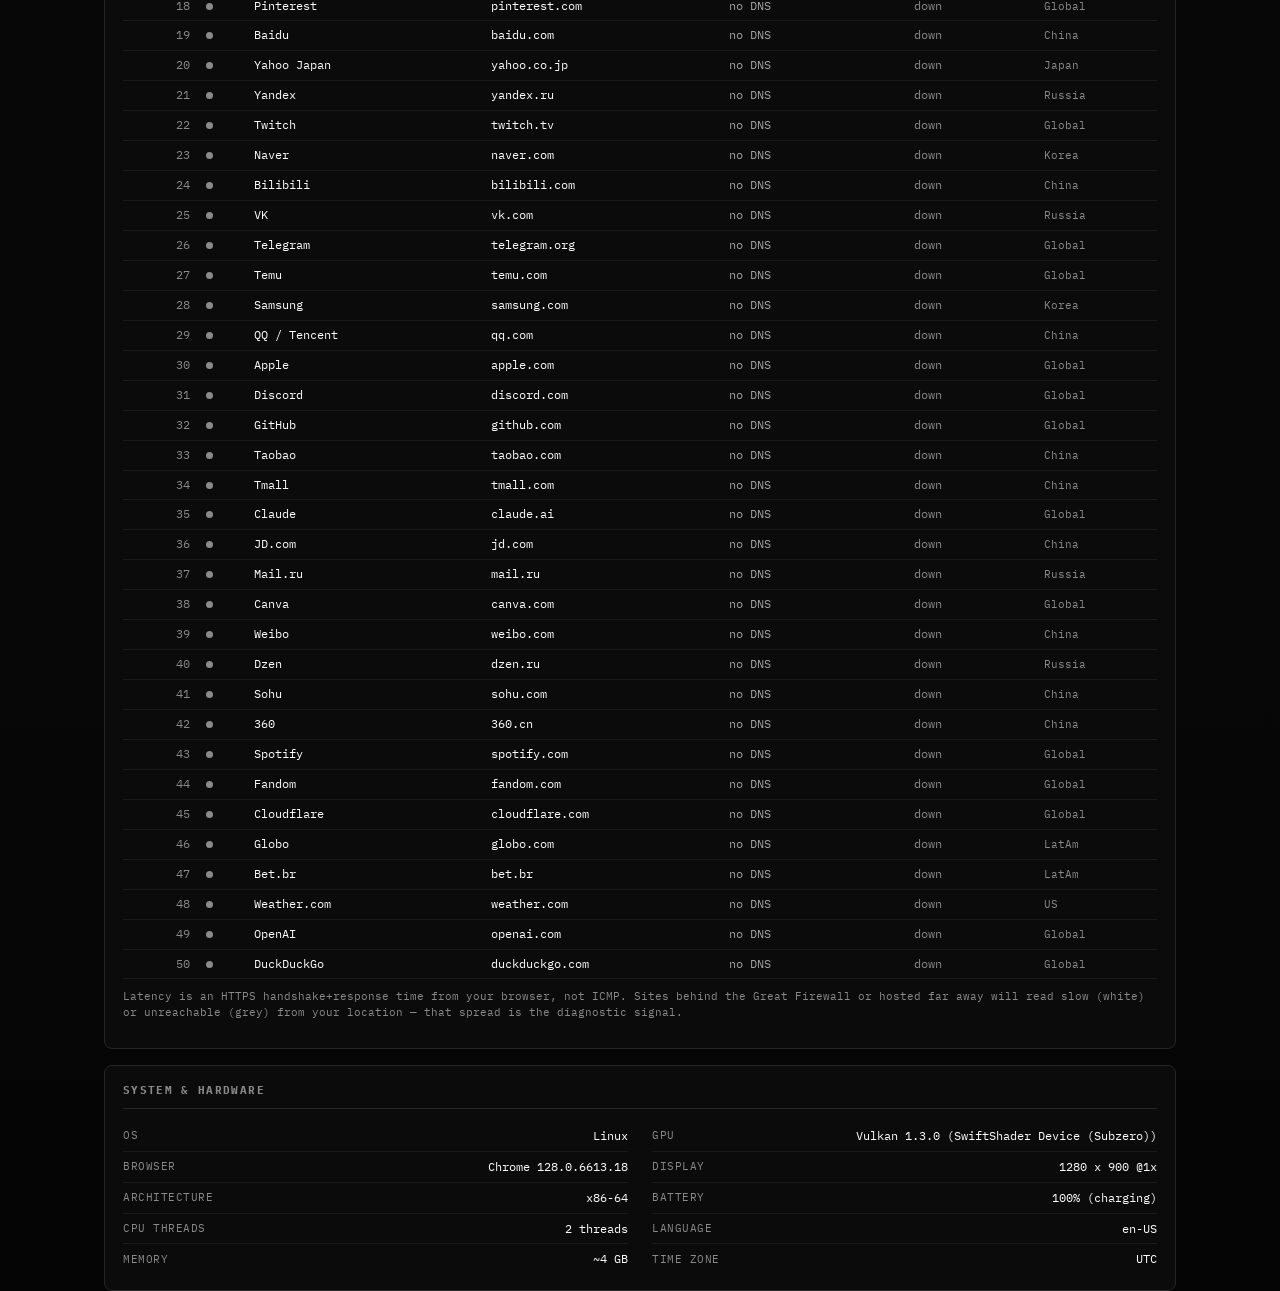
==== commit 6ecb756d: "Replace the footer with the navbar's About popup" ====
--- a/index.html
+++ b/index.html
@@ -7,6 +7,7 @@
   <title>Network Test — Speed, DNS, NAT &amp; WebRTC Diagnostics | Carino Test</title>
   <!-- carino:head — generated by Carino-Systems/baseline/apply.py from sites.json; edit there, not here -->
   <meta name="description" content="Carino Test — a complete in-browser network and system diagnostics suite: WAN/LAN, NAT and WebRTC topology, DNS-over-HTTPS, latency, speed, and a live reachability sweep of the top 50 websites in the world.">
+  <meta name="carino:line" content="Network and system diagnostics, in your browser.">
   <link rel="canonical" href="https://test.carino.systems/">
   <meta property="og:type" content="website">
   <meta property="og:site_name" content="Carino Systems">
@@ -182,7 +183,9 @@
 
   </main>
 
-  <p class="data-foot" data-i18n>Data: this browser. A run asks ipify and ipapi.co for your public address, Cloudflare and Google for DNS-over-HTTPS and STUN, and each of the top 50 sites for a response; the speed test downloads up to 25 MB from raw.githubusercontent.com. Runs in your browser; nothing is uploaded.</p>
+  <div data-carino-about hidden>
+    <p data-i18n>Data: this browser. A run asks ipify and ipapi.co for your public address, Cloudflare and Google for DNS-over-HTTPS and STUN, and each of the top 50 sites for a response; the speed test downloads up to 25 MB from raw.githubusercontent.com. Runs in your browser; nothing is uploaded.</p>
+  </div>
 
   <script src="carino-navbar.js" data-app="Test" defer></script>
   <script src="carino-theme.js" data-mark="logo.svg" data-mark-color="logo-color.svg" defer></script>
--- a/carino-ui.css
+++ b/carino-ui.css
@@ -556,14 +556,14 @@
        it) and leaves as soon as there is work. Mark, a two-line claim with
        the second line gold, a lede of two lines at most, one input target,
        example chips, then the privacy line. .rail-head is the compact form
-       for tools that always open with content (Desk, Password, Aldis). */
+       for tools that always open with content (Desk, Password, Aldis): the
+       name and lede only, never the mark, which the navbar already shows. */
     .short-hero { display: flex; flex-direction: column; align-items: center; text-align: center; gap: 14px; max-width: 640px; margin: 0 auto; padding: 40px 16px; }
     .short-hero .mark { width: 48px; height: 48px; display: block; }
     .short-hero h1 { font-family: var(--sans); font-weight: 800; font-size: var(--fs-h1); line-height: 1.15; letter-spacing: -.01em; margin: 0; }
     .sh-lede { color: var(--text-sec); font-size: var(--fs-sec); line-height: 1.55; max-width: 52ch; margin: 0; }
     .sh-input { width: 100%; }
     .short-hero.rail-head { flex-direction: row; align-items: center; text-align: left; gap: 12px; max-width: none; margin: 0; padding: 0 0 14px; border-bottom: 1px solid var(--border); }
-    .short-hero.rail-head .mark { width: 32px; height: 32px; flex: none; }
     .short-hero.rail-head h1 { font-size: var(--fs-h3); }
     .short-hero.rail-head .sh-lede { font-size: var(--fs-sm); }
 
@@ -763,14 +763,10 @@
     .progress-pill { display: inline-flex; align-items: center; gap: 10px; font-family: var(--mono); font-size: var(--fs-label); color: var(--text-sec); border: 1px solid var(--border); border-radius: 999px; padding: 5px 12px; font-variant-numeric: tabular-nums; }
     .progress-pill .progress { width: 90px; height: 5px; }
 
-    /* ============ footer ============
-       Hub, Reference, Learning and Product pages end in one. Links are
-       short and mono; the line below names licence and source honestly. */
-    .site-foot { border-top: 1px solid var(--border); padding: 18px 0 28px; display: flex; flex-direction: column; gap: 8px; font-family: var(--mono); font-size: var(--fs-label); color: var(--text-muted); }
-    .sf-links { display: flex; flex-wrap: wrap; gap: 6px 16px; }
-    .sf-links a { color: var(--text-sec); text-decoration: none; }
-    .sf-links a:hover { color: var(--accent); }
-    .sf-line { line-height: 1.6; }
+    /* ============ no footer ============
+       Pages end where their content ends. What a footer used to say lives
+       in the page's [data-carino-about] block, which carino-navbar.js moves
+       into the shield's About & legal panel. */
 
     /* ============ play stage ============
        Games and ambient pieces: the body is a column, the navbar on top and
--- a/assets/css/test.css
+++ b/assets/css/test.css
@@ -91,14 +91,12 @@
 
 .note { color: var(--text-muted); font-family: var(--mono); font-size: 0.66rem; line-height: 1.5; margin-top: 10px; }
 
-/* ---- source line + data saver --------------------------------------- */
-.data-foot { width: min(1072px, calc(100% - 48px)); margin: 16px auto 40px; }
+/* ---- data saver --------------------------------------------------- */
 .panel .alert { margin: 0 0 10px; font-size: 0.7rem; }
 .panel .alert[hidden] { display: none; }
 
 /* ---- responsive -------------------------------------------------------- */
 @media (max-width: 760px) {
   .grid { grid-template-columns: 1fr; gap: 12px; padding: 0 14px; }
-  .data-foot { width: calc(100% - 28px); }
   table.reach td { max-width: 130px; }
 }
--- a/carino-theme.css
+++ b/carino-theme.css
@@ -282,6 +282,14 @@
 :root[data-carino-theme="color"] #carinoNav .clock-tz { color: var(--ct-on-accent); }
 :root[data-carino-theme="color"] #carinoNav .icon-btn:hover { color: var(--ct-on-accent); box-shadow: var(--ct-shadow-1); }
 :root[data-carino-theme="color"] #carinoNav .cn-more-menu { background: var(--bg-card); border-color: var(--border); box-shadow: var(--ct-shadow-3); }
+:root[data-carino-theme="color"] #carinoNav .cn-help { background: var(--ct-scrim); }
+:root[data-carino-theme="color"] #carinoNav .cn-help-card { background: var(--bg-card); border-color: var(--border); box-shadow: var(--ct-shadow-3); }
+:root[data-carino-theme="color"] #carinoNav .cn-way { background: var(--bg-elev); }
+:root[data-carino-theme="color"] #carinoNav .cn-ab-page { background: color-mix(in srgb, var(--accent) 12%, transparent); border-color: color-mix(in srgb, var(--accent) 55%, transparent); }
+:root[data-carino-theme="color"] #carinoNav .cn-way:hover,
+:root[data-carino-theme="color"] #carinoNav .cn-way:focus-visible,
+:root[data-carino-theme="color"] #carinoNav .cn-pill:hover,
+:root[data-carino-theme="color"] #carinoNav .cn-pill:focus-visible { background: var(--accent-faint); }
 :root[data-carino-theme="color"] #cnLangBtn { border-color: var(--border); color: var(--text-muted); }
 :root[data-carino-theme="color"] #cnLangBtn:hover { border-color: var(--accent); color: var(--accent); background: var(--accent-faint); }
 :root[data-carino-theme="color"] #cnLangBox { background: var(--bg-card); border-color: var(--border); box-shadow: var(--ct-shadow-3); }
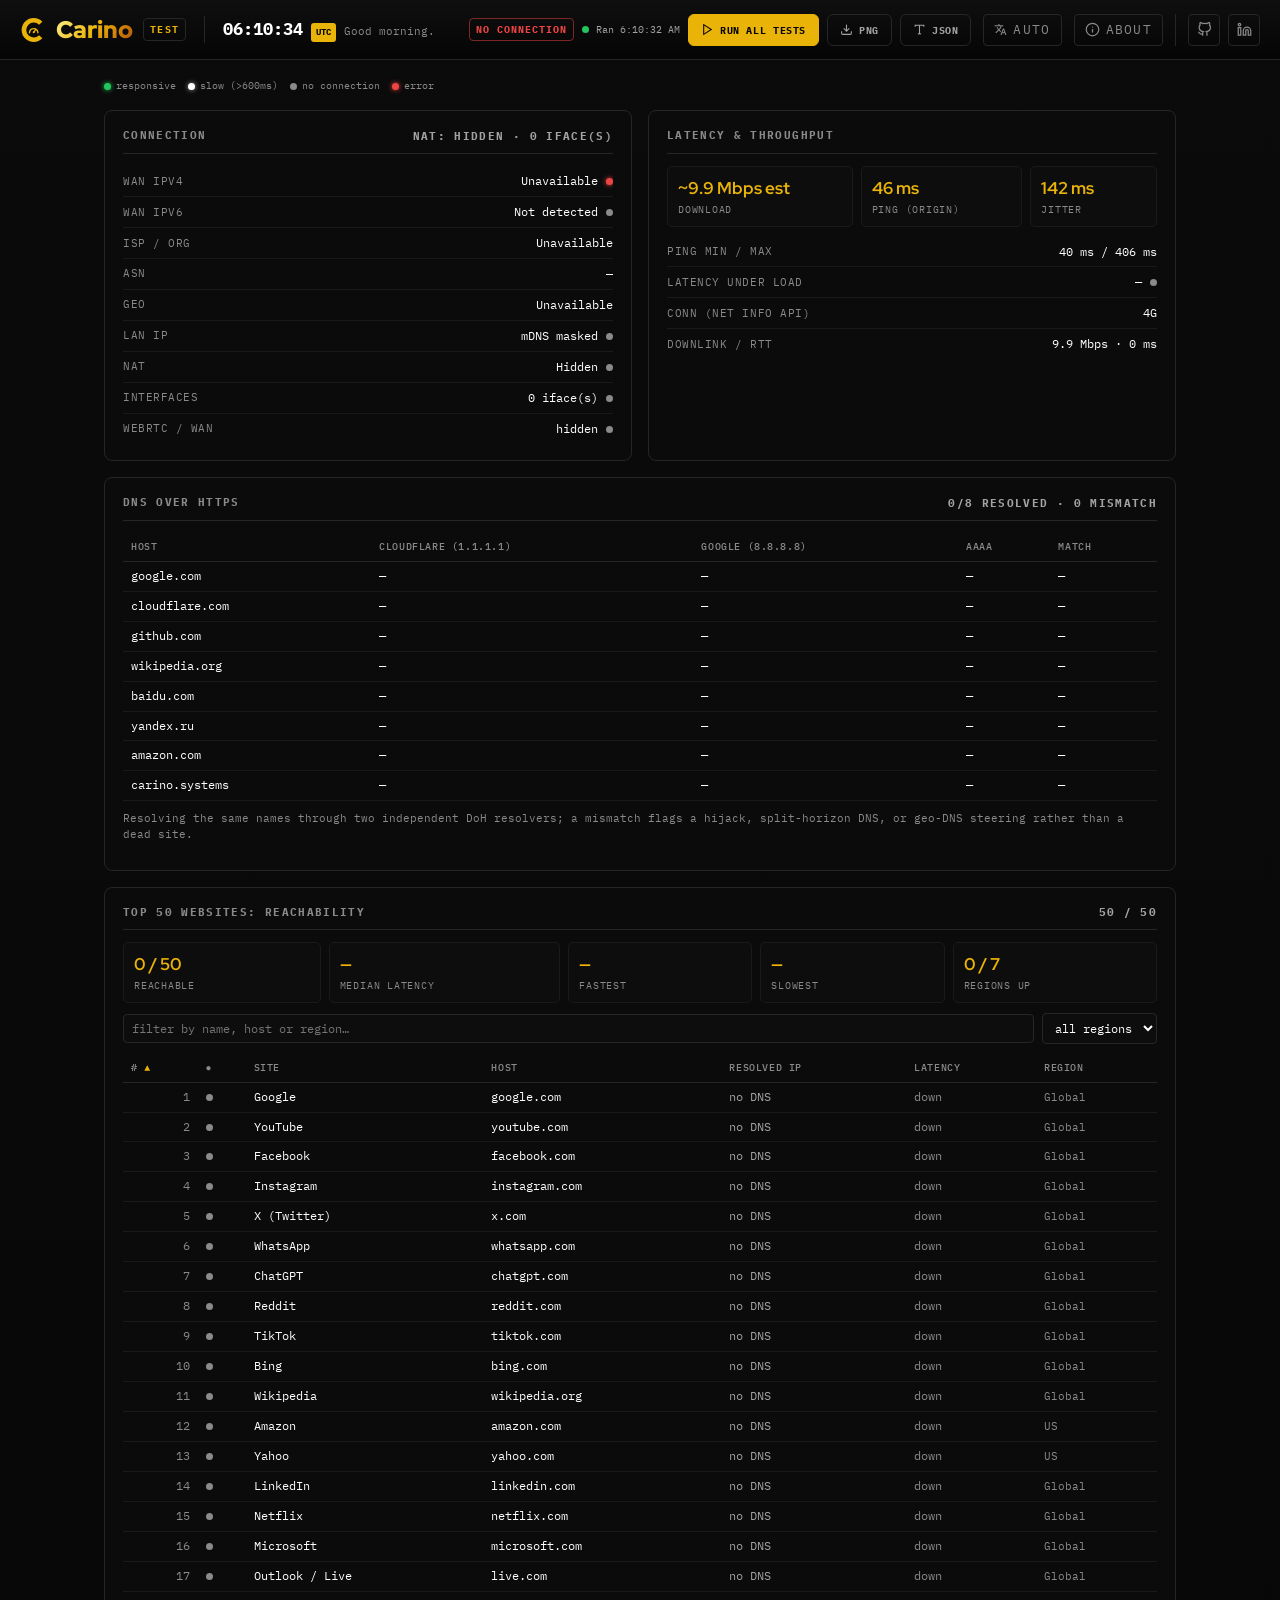
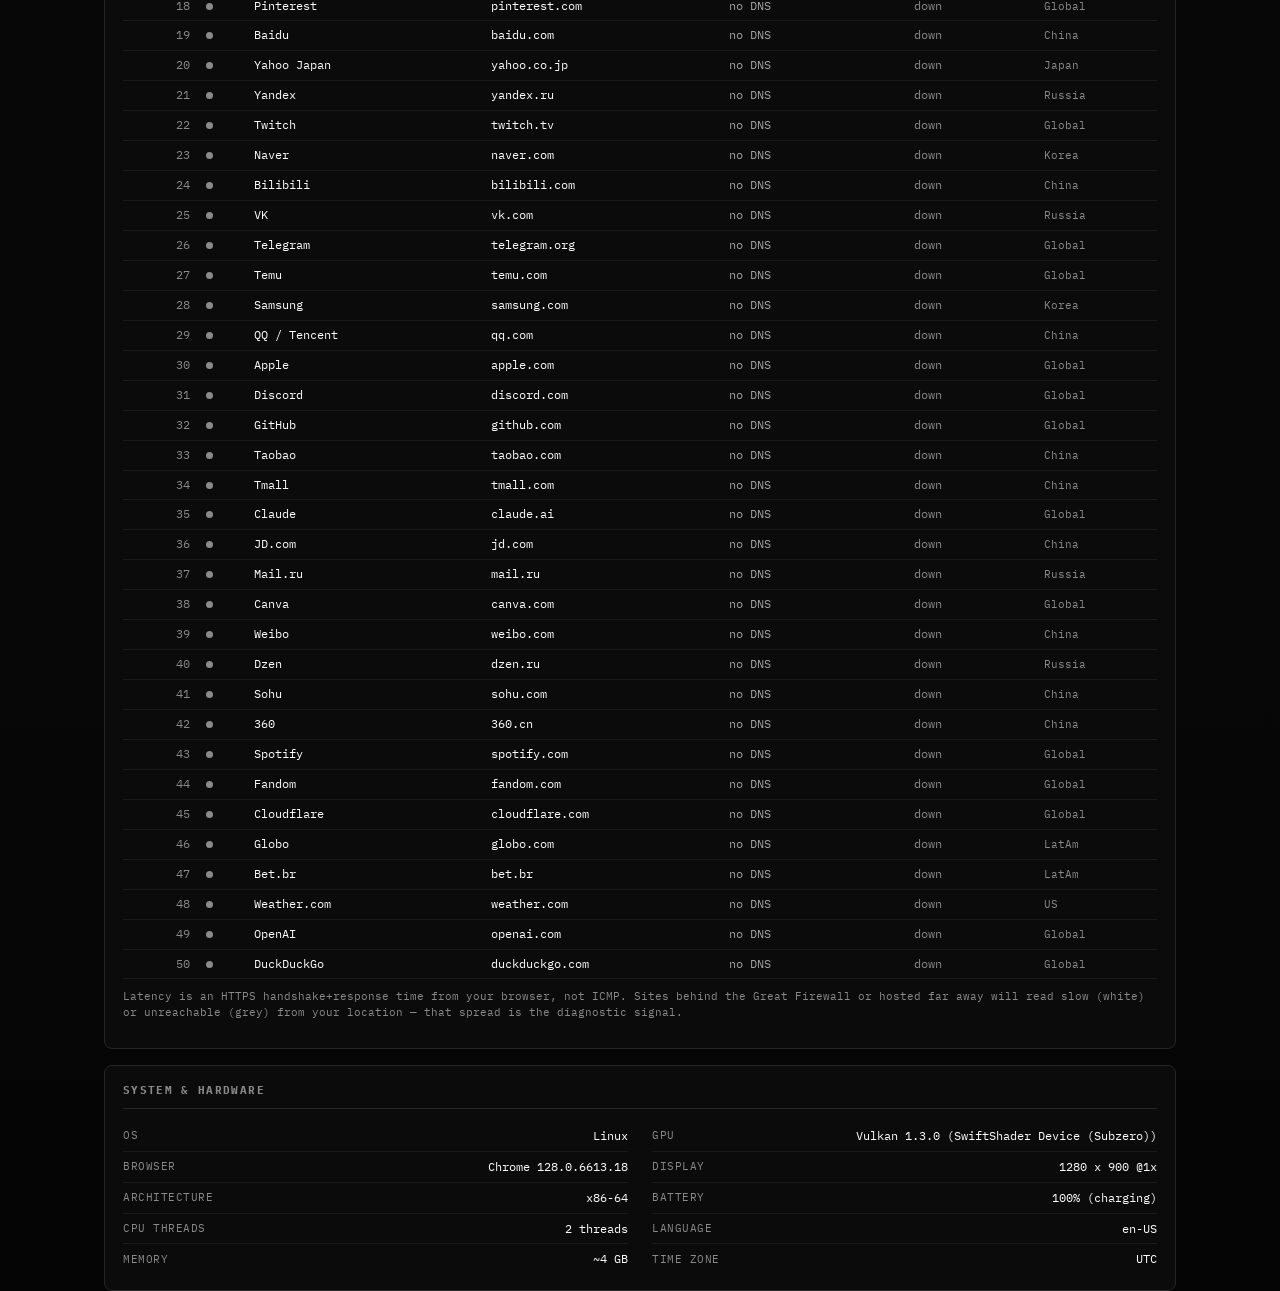
==== commit 8daf3fd4: "Add colour accents to the Colourful theme" ====
--- a/index.html
+++ b/index.html
@@ -51,9 +51,9 @@
     :root[data-carino-theme="color"] { --border-soft: var(--border); }
     :root[data-carino-theme="color"] body { background: var(--bg); background-image: var(--stage-grad); }
     :root[data-carino-theme="color"] .panel { box-shadow: var(--ct-shadow-1); }
-    :root[data-carino-theme="color"] .sdot.slow { background: var(--text); box-shadow: none; }
+    :root[data-carino-theme="color"] .sdot.slow { background: var(--warn); box-shadow: none; }
     :root[data-carino-theme="color"] .sdot.success, :root[data-carino-theme="color"] .sdot.fail { box-shadow: none; }
-    :root[data-carino-theme="color"] table.reach td.lat.slow { color: var(--text); font-weight: 600; }
+    :root[data-carino-theme="color"] table.reach td.lat.slow { color: var(--ct-warn-fg); font-weight: 600; }
     :root[data-carino-theme="color"] table.reach tr:hover td { background: var(--ct-hover); }
   </style>
 </head>
--- a/carino-theme.css
+++ b/carino-theme.css
@@ -265,7 +265,8 @@
 :root[data-carino-theme="color"] body.state-module .slice-menu .s-num { color: var(--slice-c, var(--accent)); opacity: .8; }
 :root[data-carino-theme="color"] .slice-menu .slice:nth-child(4n+1) { --slice-c: var(--ct-blue); }
 :root[data-carino-theme="color"] .slice-menu .slice:nth-child(4n+2) { --slice-c: var(--ct-red); }
-:root[data-carino-theme="color"] .slice-menu .slice:nth-child(4n+3) { --slice-c: var(--ct-amber); }
+/* amber mixed toward --text: pure amber is 2.5:1 on white at the collapsed bar's .8 opacity */
+:root[data-carino-theme="color"] .slice-menu .slice:nth-child(4n+3) { --slice-c: color-mix(in srgb, var(--ct-amber) 70%, var(--text)); }
 :root[data-carino-theme="color"] .slice-menu .slice:nth-child(4n+4) { --slice-c: var(--ct-green); }
 
 /* ============================================================
@@ -350,6 +351,12 @@
 :root[data-carino-theme="color"] .pt-card:nth-child(8n+7) { --pt-c: var(--ct-pink); }
 :root[data-carino-theme="color"] .pt-card:nth-child(8n+8) { --pt-c: var(--ct-indigo); }
 
+/* section numbers 01-36: one section shows at a time, so one accent per view.
+   body:not(.pdf-mode) so a Colourful PDF export keeps carino-branding.css's print colour */
+:root[data-carino-theme="color"] body:not(.pdf-mode) main > .spec:nth-of-type(3n+1) .spec-num { color: var(--ct-purple); }
+:root[data-carino-theme="color"] body:not(.pdf-mode) main > .spec:nth-of-type(3n+2) .spec-num { color: var(--ct-pink); }
+:root[data-carino-theme="color"] body:not(.pdf-mode) main > .spec:nth-of-type(3n+3) .spec-num { color: var(--ct-indigo); }
+
 /* play stage: daylight instead of night */
 :root[data-carino-theme="color"] .play-art {
   background:
@@ -396,3 +403,34 @@
 @media (prefers-reduced-motion: reduce) {
   ::view-transition-new(root) { animation: none; }
 }
+
+/* ============================================================
+   7. colour accents — identity and categorisation take the
+      category hues; --accent stays for what is interactive
+   ============================================================ */
+/* hero second line: identity, not a link, so it leaves the interactive blue.
+   blue > purple > pink only: --ct-hero-text ends in amber (2.8:1 on --bg).
+   Purple arrives by 40% and pink holds the last fifth, so even a short line
+   shows all three; dark mixes each pastel toward its base hue to keep it vivid
+   (4.8:1 or better on the dark page). */
+:root[data-carino-theme="color"] :is(.landing-hero, .short-hero) h1 .gold {
+  --hg-1: var(--ct-blue); --hg-2: var(--ct-purple); --hg-3: var(--ct-pink);
+  background-image: linear-gradient(90deg, var(--hg-1) 0%, var(--hg-2) 40%, var(--hg-3) 80%);
+  -webkit-background-clip: text; background-clip: text;
+  color: transparent; -webkit-text-fill-color: transparent;
+}
+@media (prefers-color-scheme: dark) {
+  :root[data-carino-theme="color"]:not([data-theme="light"]) :is(.landing-hero, .short-hero) h1 .gold {
+    --hg-1: color-mix(in srgb, var(--ct-blue) 60%, var(--ct-h0b));
+    --hg-2: color-mix(in srgb, var(--ct-purple) 60%, var(--ct-h4b));
+    --hg-3: color-mix(in srgb, var(--ct-pink) 60%, var(--ct-h6b));
+  }
+}
+/* list markers: one quiet hue so the › glyphs stop reading as link arrows.
+   Compass's .how list sits beside its ok/warn/err scale words, so it is left out */
+:root[data-carino-theme="color"] .lh-situations:not(.how) li::before { color: var(--ct-purple); }
+/* the aria-hidden motif: rebind the token inside the SVG only, so each site's
+   stroke/fill: var(--accent) draws teal; Compass's slider has its own scale colours */
+:root[data-carino-theme="color"] .lh-motif:not(.cp-motif) { --accent: var(--ct-teal); }
+/* a heading kicker, not a control: it should not match the Play button below it */
+:root[data-carino-theme="color"] .lab-kicker { color: var(--ct-purple); }
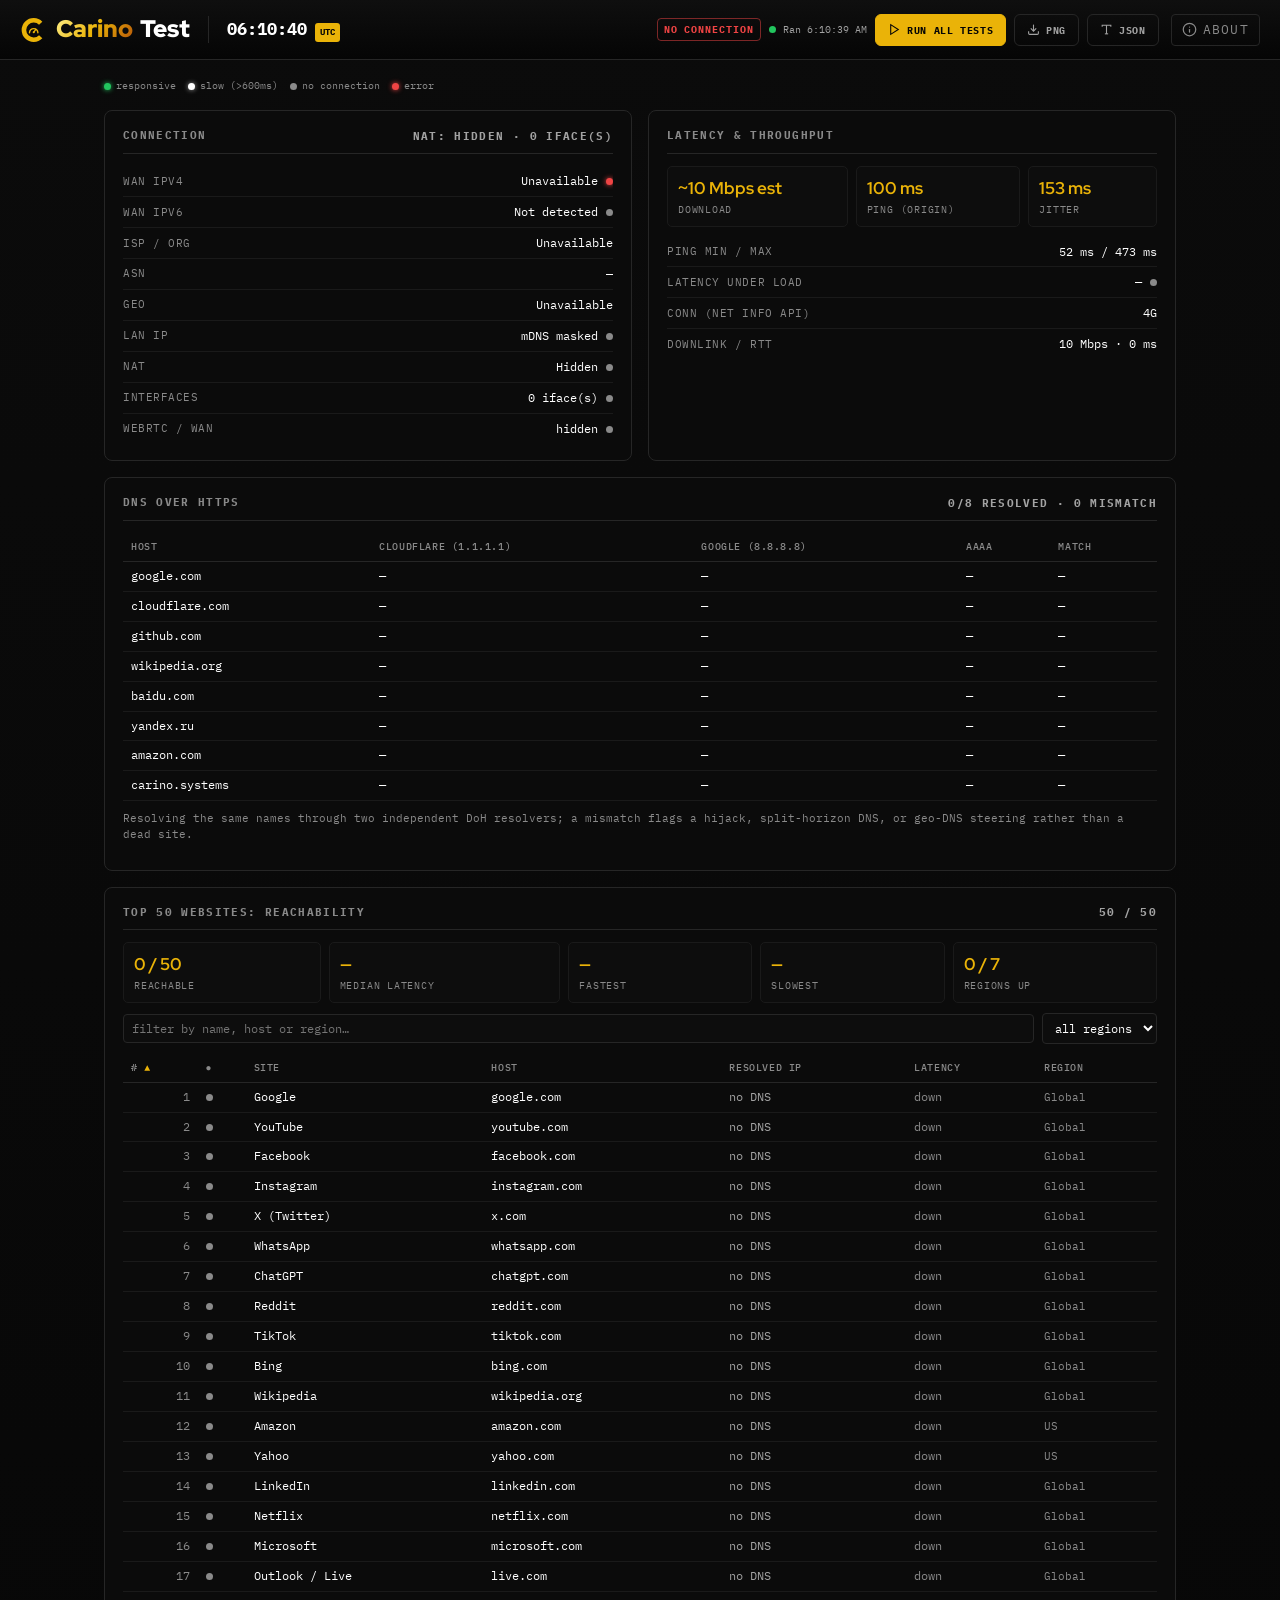
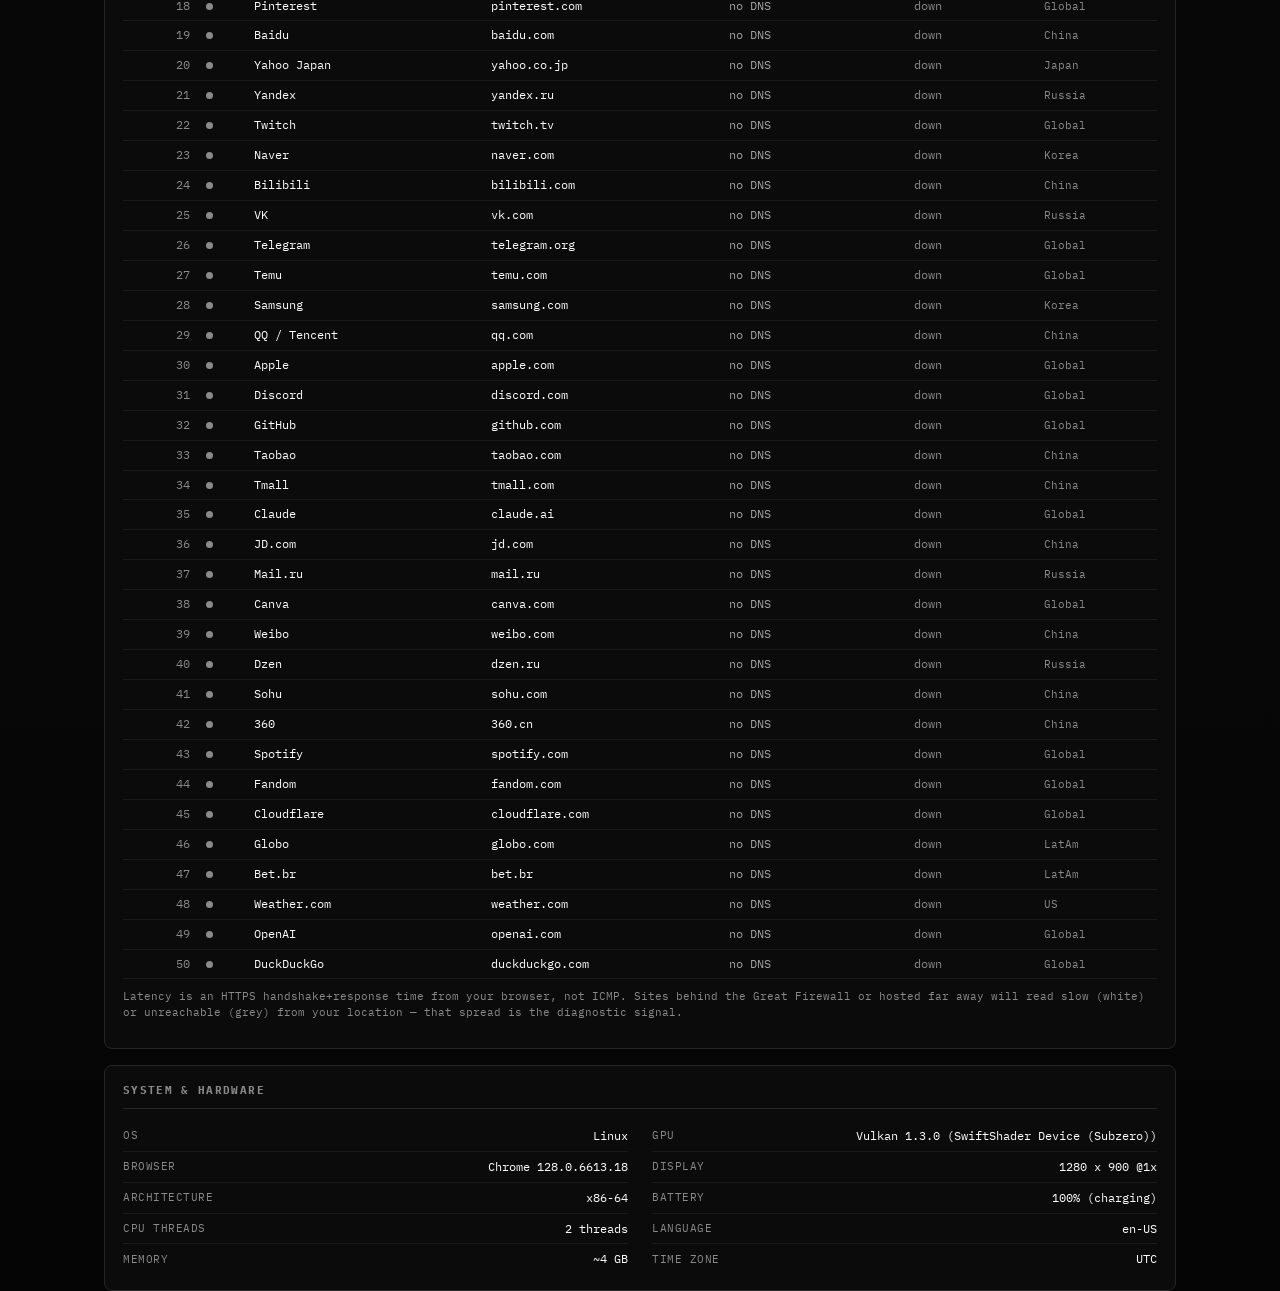
==== commit 99da6f04: "Navbar: mark + Carino + product name, About window replaces the bar's buttons The shared navbar (can" ====
--- a/index.html
+++ b/index.html
@@ -58,6 +58,16 @@
   </style>
 </head>
 <body>
+<!-- Key words: the navbar shows them, translated, under its Language tab. -->
+<ul data-carino-words hidden>
+  <li>Latency &amp; Throughput</li>
+  <li>Run all tests</li>
+  <li>Latency</li>
+  <li>Jitter</li>
+  <li>Download</li>
+  <li>DNS over HTTPS</li>
+</ul>
+
 
   <!-- Navbar controls; carino-navbar.js moves this block into the shared bar.
        Source first, then when the numbers were taken, then the one main action. -->
--- a/carino-theme.css
+++ b/carino-theme.css
@@ -275,10 +275,15 @@
    ============================================================ */
 :root[data-carino-theme="color"] #carinoNav {
   --cn-accent: var(--accent); --cn-bg: var(--bg); --cn-border: var(--border);
-  --cn-text: var(--text); --cn-muted: var(--text-muted);
+  --cn-text: var(--text); --cn-muted: var(--text-muted); --cn-faint: var(--accent-faint);
   background: var(--bg); border-bottom-color: var(--border);
 }
-:root[data-carino-theme="color"] #carinoNav .brand-name { background-image: var(--gold-text); }
+:root[data-carino-theme="color"] #carinoNav .brand-name,
+:root[data-carino-theme="color"] #carinoNav .cn-fl b { background-image: var(--gold-text); }
+:root[data-carino-theme="color"] #carinoNav .cn-product:hover,
+:root[data-carino-theme="color"] #carinoNav .cn-product:focus-visible { text-shadow: none; color: var(--accent); -webkit-text-fill-color: var(--accent); }
+:root[data-carino-theme="color"] #carinoNav .cn-tab:hover { background: var(--bg-elev); }
+:root[data-carino-theme="color"] #carinoNav .cn-lang[aria-checked="true"] { color: var(--accent); }
 :root[data-carino-theme="color"] #carinoNav .app-tag:hover { background: var(--accent-faint); }
 :root[data-carino-theme="color"] #carinoNav .clock-tz { color: var(--ct-on-accent); }
 :root[data-carino-theme="color"] #carinoNav .icon-btn:hover { color: var(--ct-on-accent); box-shadow: var(--ct-shadow-1); }
